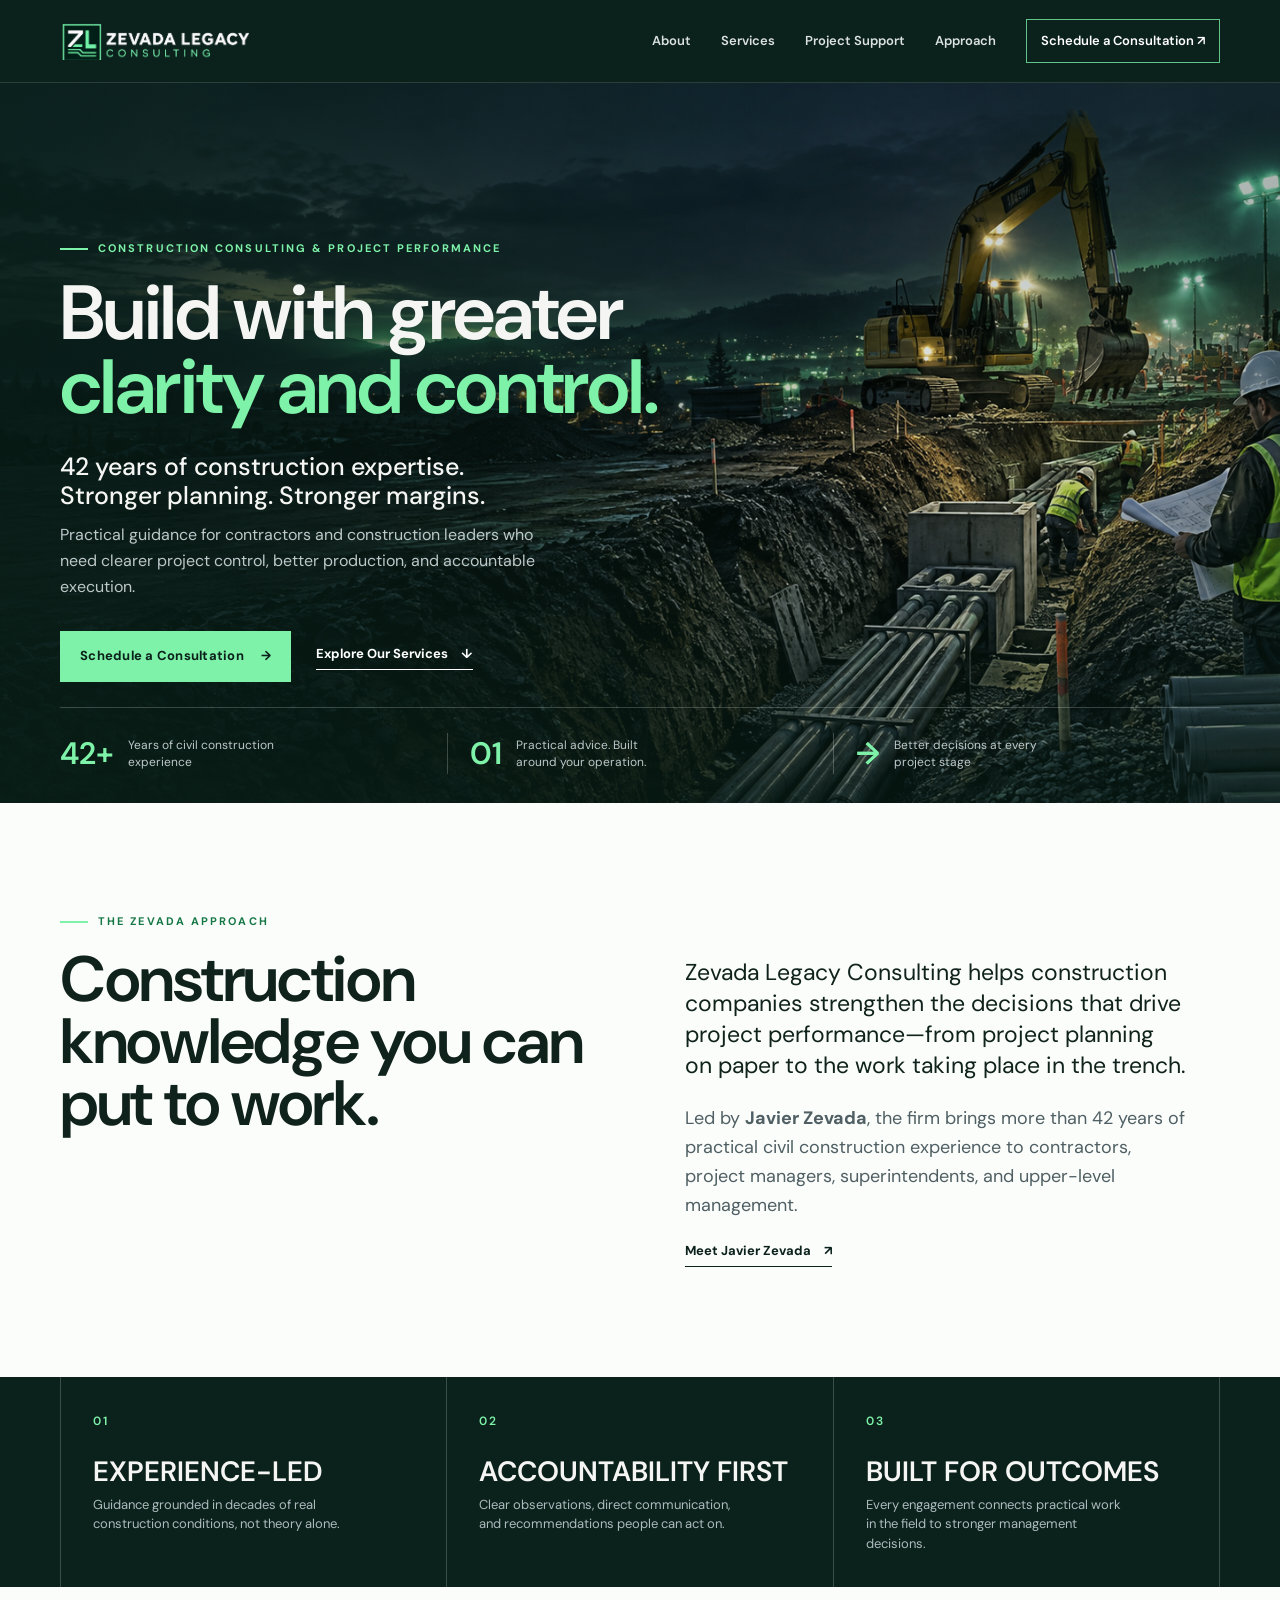
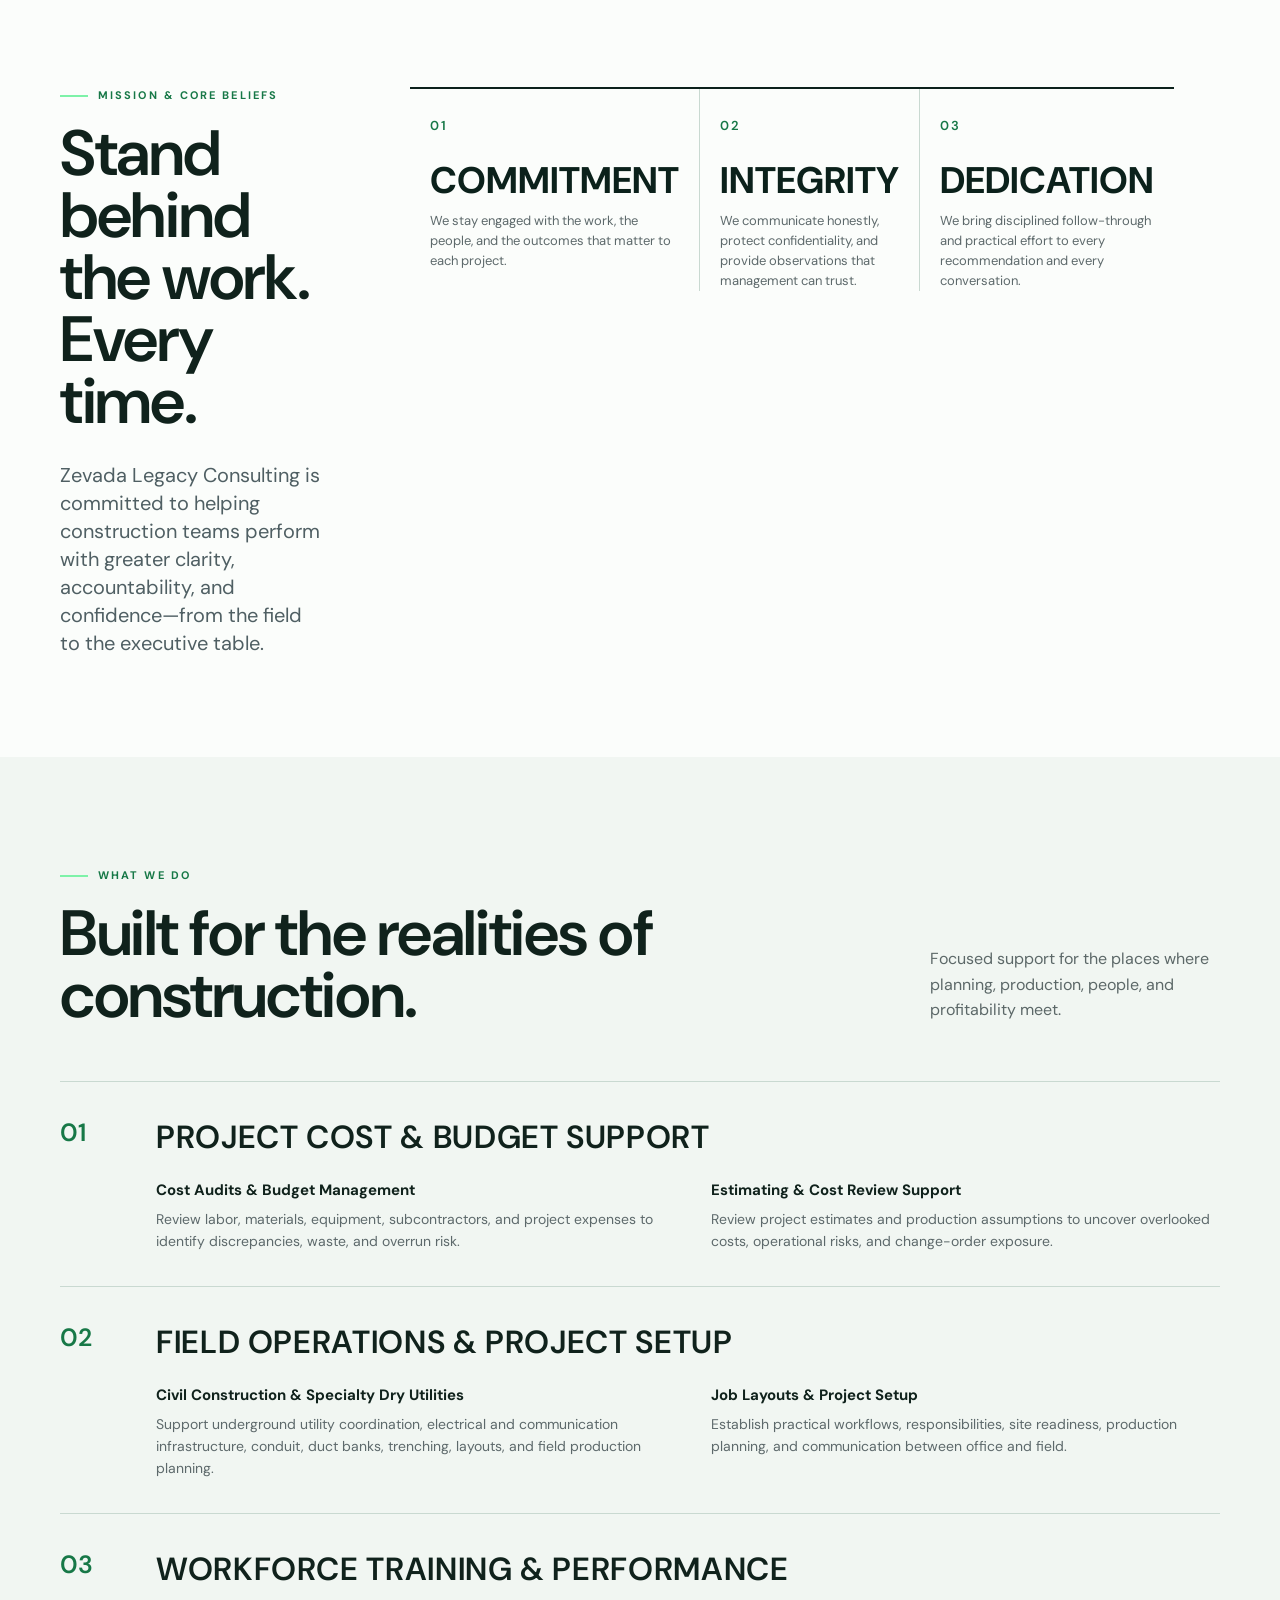
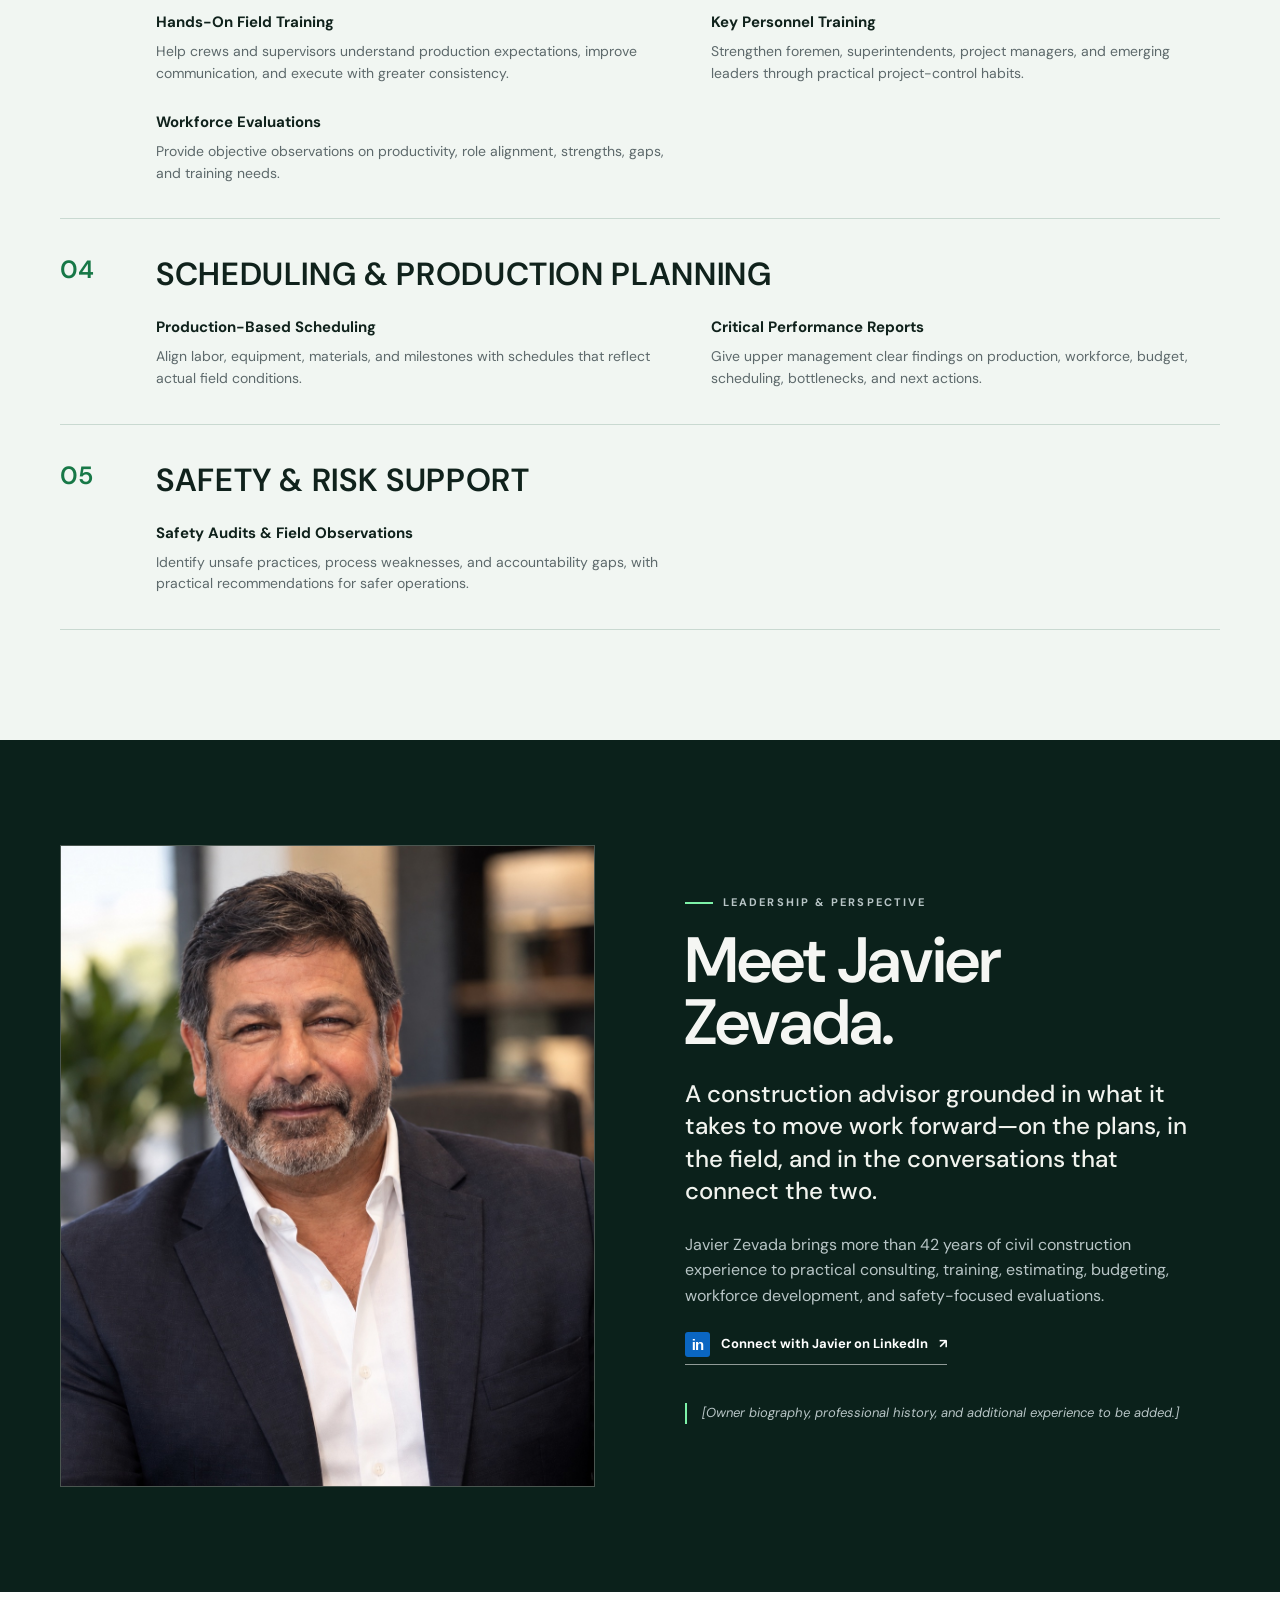
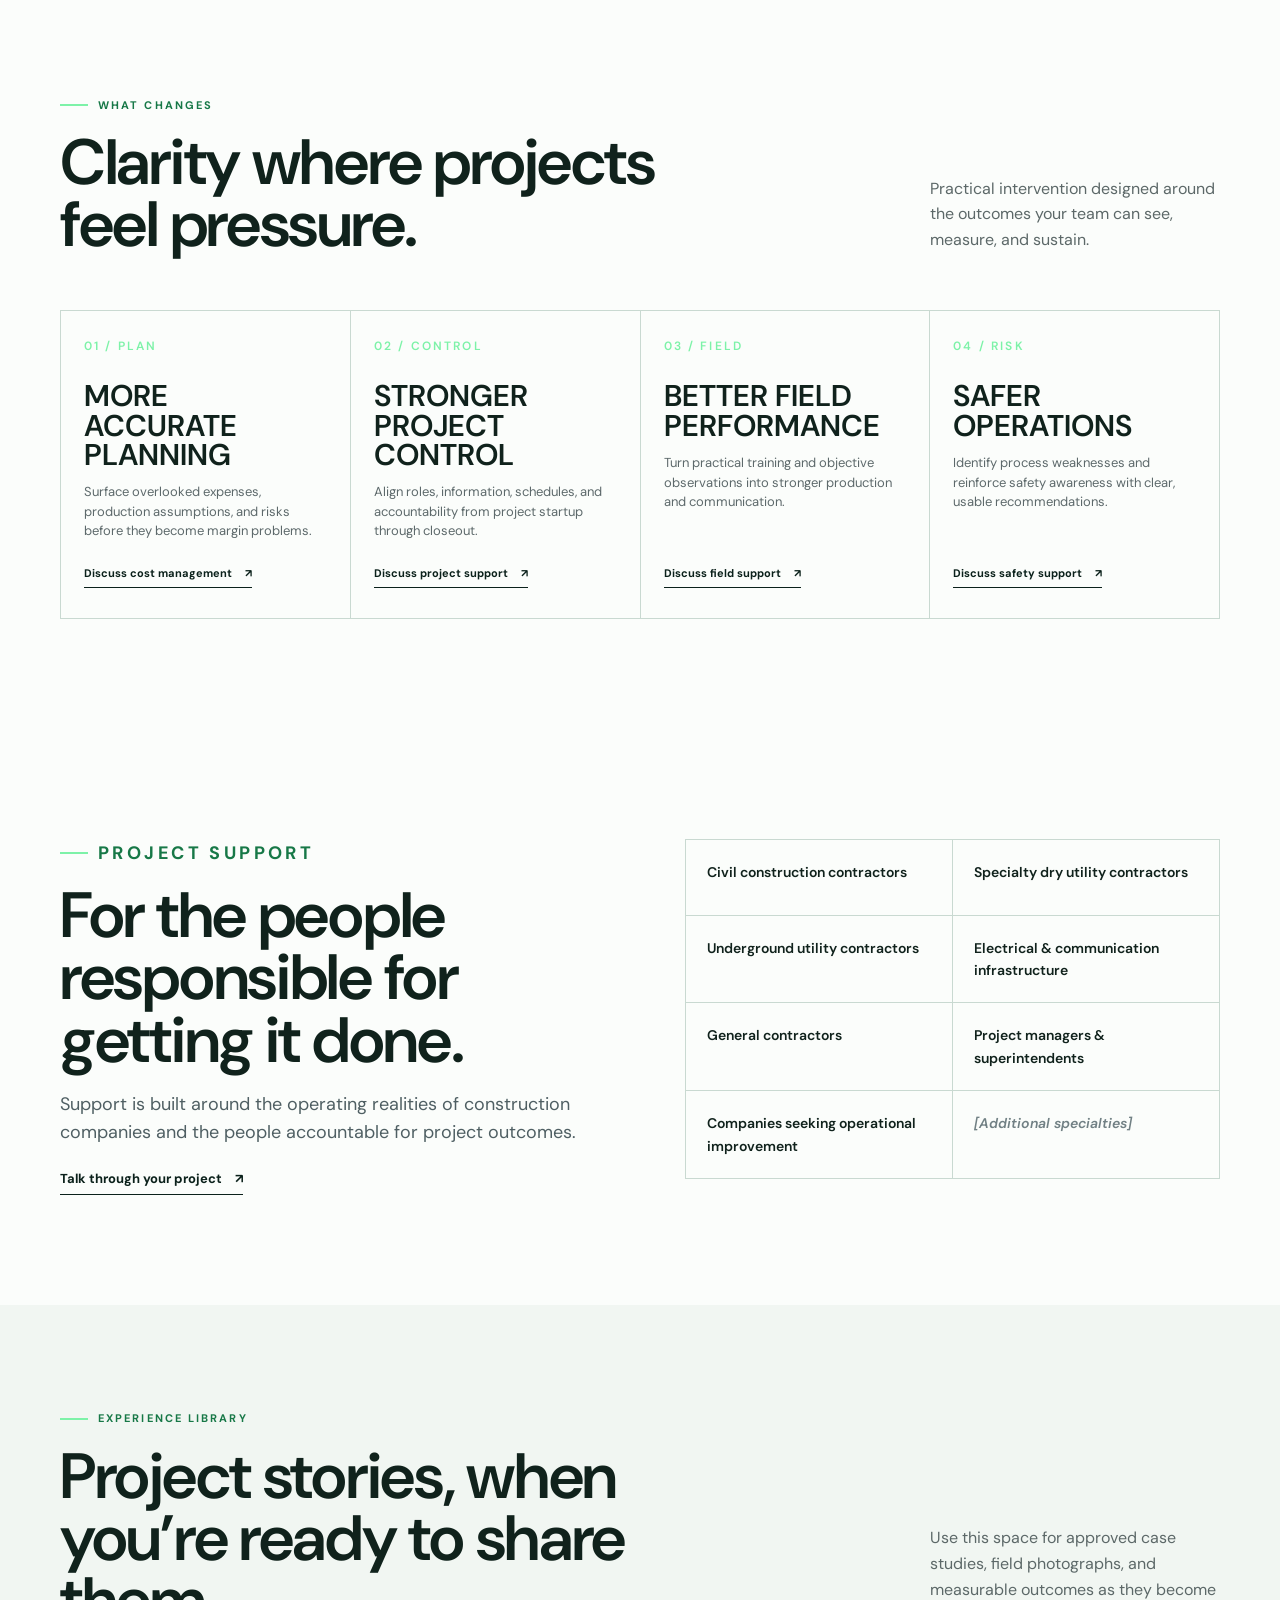
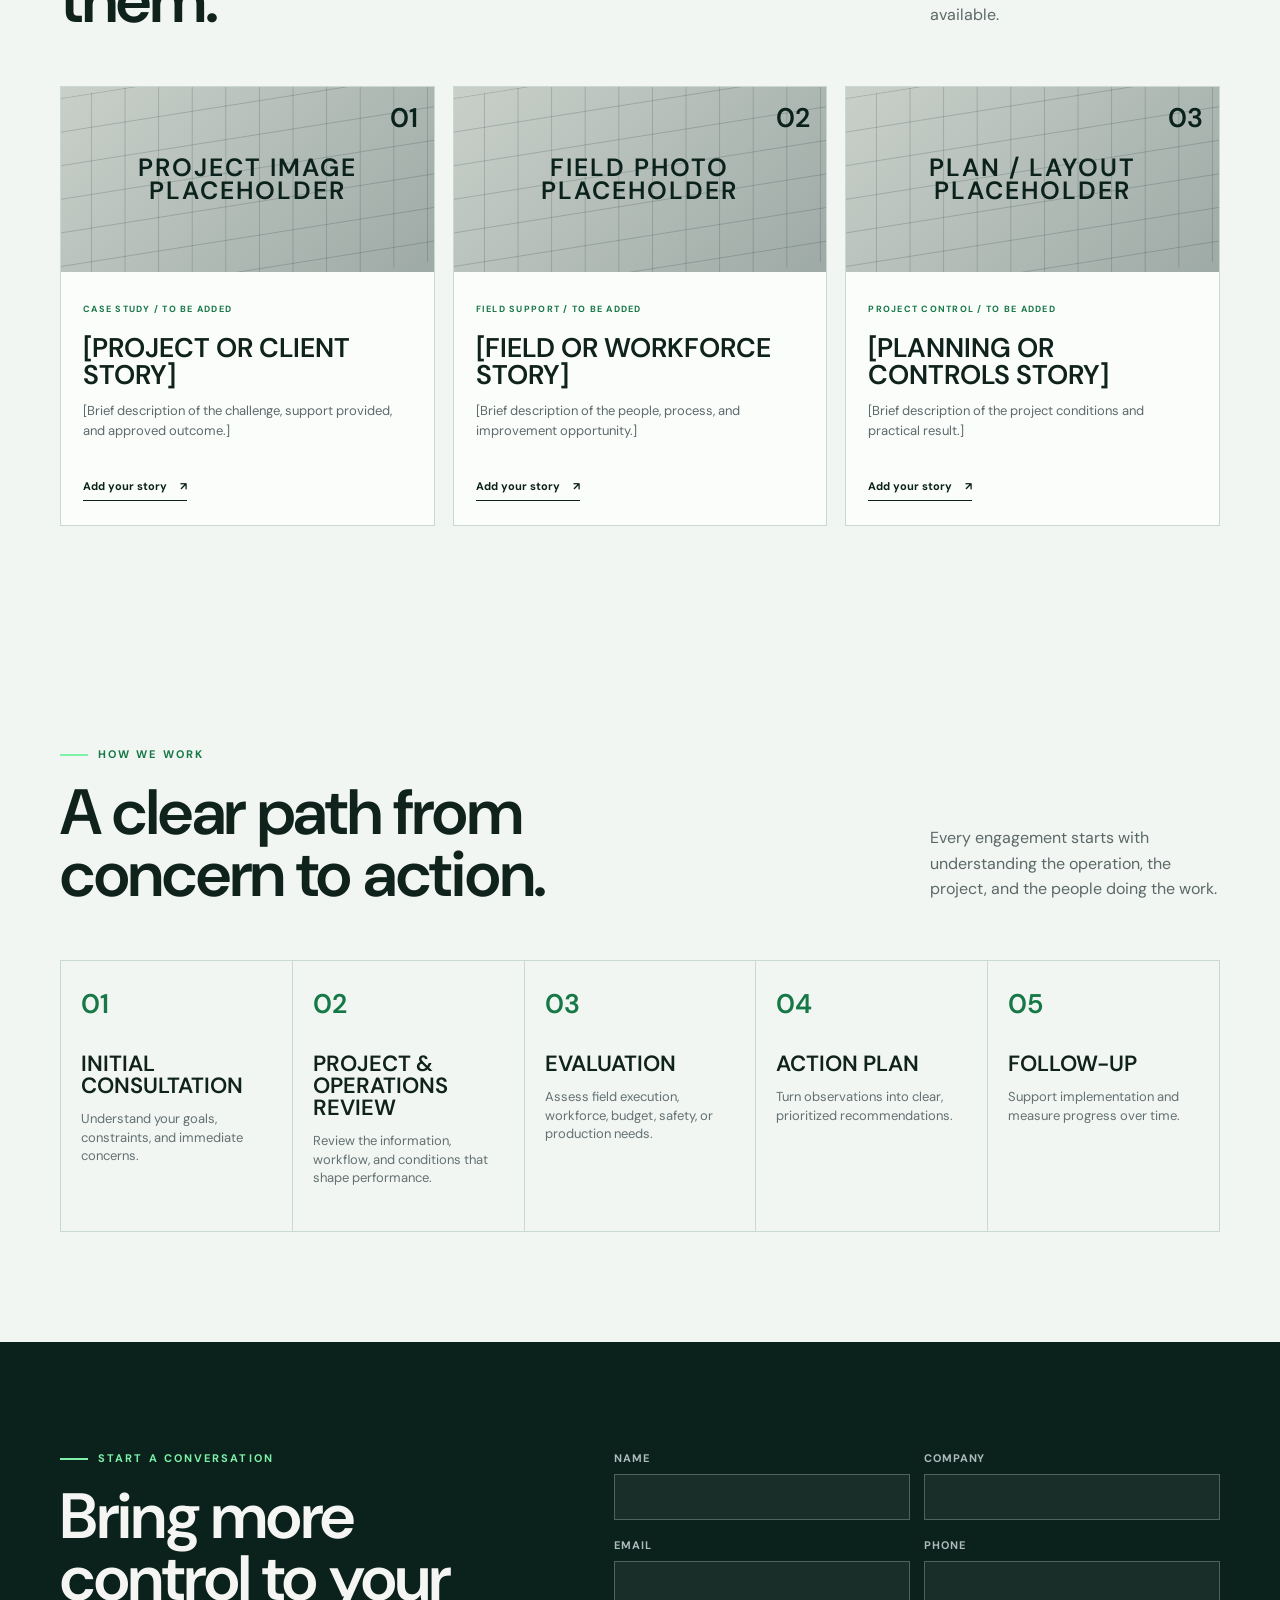
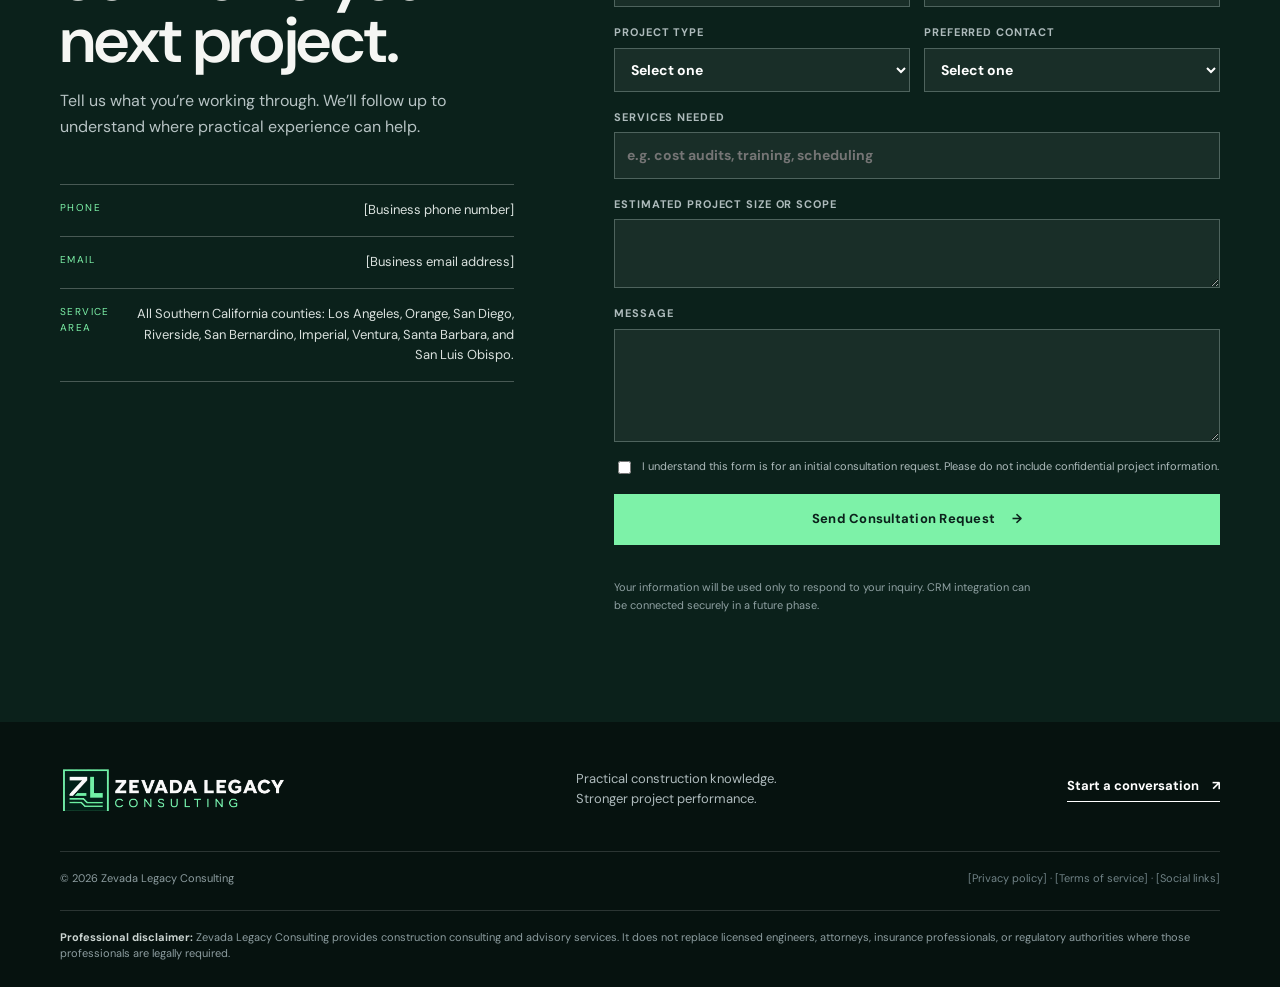
==== index.html @ e984f5e6 "Update Southern California service area" ====
<!doctype html>
<html lang="en">
<head>
  <meta charset="UTF-8" />
  <meta name="viewport" content="width=device-width, initial-scale=1.0" />
  <meta name="description" content="Zevada Legacy Consulting provides practical civil construction consulting across cost audits, field training, project setup, scheduling, workforce evaluations, performance reporting, and safety audits." />
  <meta name="author" content="Zevada Legacy Consulting" />
  <meta name="robots" content="index, follow, max-image-preview:large" />
  <meta name="theme-color" content="#0b211b" />
  <meta property="og:title" content="Zevada Legacy Consulting | Construction Consulting &amp; Project Performance" />
  <meta property="og:description" content="Practical construction knowledge that improves project performance from the field to the executive level." />
  <meta property="og:type" content="website" />
  <meta property="og:url" content="https://zlegacyconsulting.com/" />
  <meta property="og:site_name" content="Zevada Legacy Consulting" />
  <meta property="og:locale" content="en_US" />
  <meta property="og:image" content="https://zlegacyconsulting.com/assets/hero-civil-construction.png" />
  <meta property="og:image:alt" content="Civil construction crew installing underground utility conduit beside an excavator at dusk" />
  <meta name="twitter:card" content="summary_large_image" />
  <meta name="twitter:title" content="Zevada Legacy Consulting | Construction Consulting &amp; Project Performance" />
  <meta name="twitter:description" content="Practical construction knowledge that improves project performance from the field to the executive level." />
  <meta name="twitter:image" content="https://zlegacyconsulting.com/assets/hero-civil-construction.png" />
  <link rel="canonical" href="https://zlegacyconsulting.com/" />
  <title>Zevada Legacy Consulting | Construction Consulting &amp; Project Performance</title>
  <link rel="preconnect" href="https://fonts.googleapis.com" />
  <link rel="preconnect" href="https://fonts.gstatic.com" crossorigin />
  <link href="https://fonts.googleapis.com/css2?family=Barlow+Condensed:wght@500;600;700&family=DM+Sans:wght@400;500;600;700&display=swap" rel="stylesheet" />
  <link rel="icon" href="assets/brand-monogram.png" type="image/png" />
  <link rel="apple-touch-icon" href="assets/brand-monogram.png" />
  <link rel="stylesheet" href="styles.css" />
  <script type="application/ld+json">
  {
    "@context": "https://schema.org",
    "@type": "ProfessionalService",
    "name": "Zevada Legacy Consulting",
    "url": "https://zlegacyconsulting.com/",
    "logo": "https://zlegacyconsulting.com/assets/brand-wordmark.png",
    "image": "https://zlegacyconsulting.com/assets/hero-civil-construction.png",
    "description": "Practical civil construction consulting for stronger project performance.",
    "founder": {"@type": "Person", "name": "Javier Zevada"},
    "serviceType": ["Construction consulting", "Project performance consulting", "Safety audits"]
  }
  </script>
</head>
<body>
  <a class="skip-link" href="#main-content">Skip to content</a>
  <header class="site-header" id="top">
    <div class="container nav-wrap">
      <a class="brand" href="#top" aria-label="Zevada Legacy Consulting home">
        <img class="brand-wordmark" src="assets/brand-wordmark.png" alt="Zevada Legacy Consulting" />
      </a>
      <button class="menu-toggle" aria-expanded="false" aria-controls="site-nav"><span></span><span></span><span></span><b class="sr-only">Menu</b></button>
      <nav id="site-nav" aria-label="Primary navigation">
        <a href="#about">About</a>
        <a href="#services">Services</a>
        <a href="#industries">Project Support</a>
        <a href="#process">Approach</a>
        <a class="nav-cta" href="#contact">Schedule a Consultation <span aria-hidden="true">↗</span></a>
      </nav>
    </div>
  </header>

  <main id="main-content">
    <section class="hero section-dark">
      <div class="hero-background">
        <img src="assets/hero-civil-construction.png" alt="Civil construction crew installing underground utility conduit beside an excavator at dusk" />
      </div>
      <div class="container hero-layout">
        <div class="hero-copy">
          <p class="eyebrow"><span></span> Construction consulting &amp; project performance</p>
          <h1>Build with greater <em>clarity and control.</em></h1>
          <p class="hero-lede">42 years of construction expertise. Stronger planning. Stronger margins.</p>
          <p class="hero-body">Practical guidance for contractors and construction leaders who need clearer project control, better production, and accountable execution.</p>
          <div class="hero-actions"><a class="button button-accent" href="#contact">Schedule a Consultation <span aria-hidden="true">→</span></a><a class="text-link light" href="#services">Explore Our Services <span aria-hidden="true">↓</span></a></div>
        </div>
      </div>
      <div class="container experience-strip"><div><b>42+</b><span>Years of civil construction experience</span></div><div><b>01</b><span>Practical advice. Built around your operation.</span></div><div><b>→</b><span>Better decisions at every project stage</span></div></div>
    </section>

    <section class="intro section-light" id="about">
      <div class="container split-layout">
        <div><p class="eyebrow dark"><span></span> The Zevada approach</p><h2>Construction knowledge you can put to work.</h2></div>
        <div class="intro-copy"><p>Zevada Legacy Consulting helps construction companies strengthen the decisions that drive project performance—from project planning on paper to the work taking place in the trench.</p><p>Led by <strong>Javier Zevada</strong>, the firm brings more than 42 years of practical civil construction experience to contractors, project managers, superintendents, and upper-level management.</p><a class="text-link" href="#javier">Meet Javier Zevada <span aria-hidden="true">↗</span></a></div>
      </div>
    </section>

    <section class="principles section-dark" aria-label="Engagement principles">
      <div class="container principle-grid">
        <article><span class="principle-index">01</span><h3>Experience-led</h3><p>Guidance grounded in decades of real construction conditions, not theory alone.</p></article>
        <article><span class="principle-index">02</span><h3>Accountability first</h3><p>Clear observations, direct communication, and recommendations people can act on.</p></article>
        <article><span class="principle-index">03</span><h3>Built for outcomes</h3><p>Every engagement connects practical work in the field to stronger management decisions.</p></article>
      </div>
    </section>

    <section class="mission section-light" id="mission">
      <div class="container mission-layout">
        <div>
          <p class="eyebrow dark"><span></span> Mission &amp; core beliefs</p>
          <h2>Stand behind the work. Every time.</h2>
          <p class="mission-lede">Zevada Legacy Consulting is committed to helping construction teams perform with greater clarity, accountability, and confidence—from the field to the executive table.</p>
        </div>
        <div class="belief-grid">
          <article><span>01</span><h3>Commitment</h3><p>We stay engaged with the work, the people, and the outcomes that matter to each project.</p></article>
          <article><span>02</span><h3>Integrity</h3><p>We communicate honestly, protect confidentiality, and provide observations that management can trust.</p></article>
          <article><span>03</span><h3>Dedication</h3><p>We bring disciplined follow-through and practical effort to every recommendation and every conversation.</p></article>
        </div>
      </div>
    </section>

    <section class="services section-sand" id="services">
      <div class="container"><div class="section-heading"><div><p class="eyebrow dark"><span></span> What we do</p><h2>Built for the realities of construction.</h2></div><p>Focused support for the places where planning, production, people, and profitability meet.</p></div>
        <div class="service-groups">
          <article class="service-group"><div class="group-number">01</div><div><h3>Project cost &amp; budget support</h3><div class="service-list"><div><h4>Cost Audits &amp; Budget Management</h4><p>Review labor, materials, equipment, subcontractors, and project expenses to identify discrepancies, waste, and overrun risk.</p></div><div><h4>Estimating &amp; Cost Review Support</h4><p>Review project estimates and production assumptions to uncover overlooked costs, operational risks, and change-order exposure.</p></div></div></div></article>
          <article class="service-group"><div class="group-number">02</div><div><h3>Field operations &amp; project setup</h3><div class="service-list"><div><h4>Civil Construction &amp; Specialty Dry Utilities</h4><p>Support underground utility coordination, electrical and communication infrastructure, conduit, duct banks, trenching, layouts, and field production planning.</p></div><div><h4>Job Layouts &amp; Project Setup</h4><p>Establish practical workflows, responsibilities, site readiness, production planning, and communication between office and field.</p></div></div></div></article>
          <article class="service-group"><div class="group-number">03</div><div><h3>Workforce training &amp; performance</h3><div class="service-list"><div><h4>Hands-On Field Training</h4><p>Help crews and supervisors understand production expectations, improve communication, and execute with greater consistency.</p></div><div><h4>Key Personnel Training</h4><p>Strengthen foremen, superintendents, project managers, and emerging leaders through practical project-control habits.</p></div><div><h4>Workforce Evaluations</h4><p>Provide objective observations on productivity, role alignment, strengths, gaps, and training needs.</p></div></div></div></article>
          <article class="service-group"><div class="group-number">04</div><div><h3>Scheduling &amp; production planning</h3><div class="service-list"><div><h4>Production-Based Scheduling</h4><p>Align labor, equipment, materials, and milestones with schedules that reflect actual field conditions.</p></div><div><h4>Critical Performance Reports</h4><p>Give upper management clear findings on production, workforce, budget, scheduling, bottlenecks, and next actions.</p></div></div></div></article>
          <article class="service-group"><div class="group-number">05</div><div><h3>Safety &amp; risk support</h3><div class="service-list"><div><h4>Safety Audits &amp; Field Observations</h4><p>Identify unsafe practices, process weaknesses, and accountability gaps, with practical recommendations for safer operations.</p></div></div></div></article>
        </div>
      </div>
    </section>

    <section class="javier section-dark" id="javier"><div class="container split-layout"><div class="portrait-placeholder"><img class="portrait-photo" src="assets/javier-zevada.jpg" alt="Javier Zevada, founder of Zevada Legacy Consulting" /></div><div><p class="eyebrow"><span></span> Leadership &amp; perspective</p><h2>Meet Javier Zevada.</h2><p class="large-copy">A construction advisor grounded in what it takes to move work forward—on the plans, in the field, and in the conversations that connect the two.</p><p>Javier Zevada brings more than 42 years of civil construction experience to practical consulting, training, estimating, budgeting, workforce development, and safety-focused evaluations.</p><a class="social-link" href="https://www.linkedin.com/in/javier-a-zevada-a259bb336/" target="_blank" rel="noopener noreferrer" aria-label="View Javier Zevada on LinkedIn"><span class="linkedin-icon" aria-hidden="true">in</span><span>Connect with Javier on LinkedIn</span><span aria-hidden="true">↗</span></a><p class="placeholder-note">[Owner biography, professional history, and additional experience to be added.]</p></div></div></section>

    <section class="outcomes section-light"><div class="container"><div class="section-heading"><div><p class="eyebrow dark"><span></span> What changes</p><h2>Clarity where projects feel pressure.</h2></div><p>Practical intervention designed around the outcomes your team can see, measure, and sustain.</p></div><div class="outcome-grid"><article><span>01 / PLAN</span><h3>More accurate planning</h3><p>Surface overlooked expenses, production assumptions, and risks before they become margin problems.</p><a class="text-link" href="#contact">Discuss cost management <span aria-hidden="true">↗</span></a></article><article><span>02 / CONTROL</span><h3>Stronger project control</h3><p>Align roles, information, schedules, and accountability from project startup through closeout.</p><a class="text-link" href="#contact">Discuss project support <span aria-hidden="true">↗</span></a></article><article><span>03 / FIELD</span><h3>Better field performance</h3><p>Turn practical training and objective observations into stronger production and communication.</p><a class="text-link" href="#contact">Discuss field support <span aria-hidden="true">↗</span></a></article><article><span>04 / RISK</span><h3>Safer operations</h3><p>Identify process weaknesses and reinforce safety awareness with clear, usable recommendations.</p><a class="text-link" href="#contact">Discuss safety support <span aria-hidden="true">↗</span></a></article></div></div></section>

    <section class="industries section-light" id="industries"><div class="container split-layout"><div><p class="eyebrow dark"><span></span> Project support</p><h2>For the people responsible for getting it done.</h2><p>Support is built around the operating realities of construction companies and the people accountable for project outcomes.</p><a class="text-link" href="#contact">Talk through your project <span aria-hidden="true">↗</span></a></div><div class="support-grid"><span>Civil construction contractors</span><span>Specialty dry utility contractors</span><span>Underground utility contractors</span><span>Electrical &amp; communication infrastructure</span><span>General contractors</span><span>Project managers &amp; superintendents</span><span>Companies seeking operational improvement</span><span class="placeholder-chip">[Additional specialties]</span></div></div></section>

    <section class="experience section-sand"><div class="container"><div class="section-heading"><div><p class="eyebrow dark"><span></span> Experience library</p><h2>Project stories, when you’re ready to share them.</h2></div><p>Use this space for approved case studies, field photographs, and measurable outcomes as they become available.</p></div><div class="story-grid"><article class="story-card"><div class="story-image"><span>PROJECT IMAGE<br />PLACEHOLDER</span><b>01</b></div><div class="story-copy"><small>CASE STUDY / TO BE ADDED</small><h3>[Project or client story]</h3><p>[Brief description of the challenge, support provided, and approved outcome.]</p><a href="#contact" class="text-link">Add your story <span aria-hidden="true">↗</span></a></div></article><article class="story-card"><div class="story-image"><span>FIELD PHOTO<br />PLACEHOLDER</span><b>02</b></div><div class="story-copy"><small>FIELD SUPPORT / TO BE ADDED</small><h3>[Field or workforce story]</h3><p>[Brief description of the people, process, and improvement opportunity.]</p><a href="#contact" class="text-link">Add your story <span aria-hidden="true">↗</span></a></div></article><article class="story-card"><div class="story-image"><span>PLAN / LAYOUT<br />PLACEHOLDER</span><b>03</b></div><div class="story-copy"><small>PROJECT CONTROL / TO BE ADDED</small><h3>[Planning or controls story]</h3><p>[Brief description of the project conditions and practical result.]</p><a href="#contact" class="text-link">Add your story <span aria-hidden="true">↗</span></a></div></article></div></div></section>

    <section class="process section-sand" id="process"><div class="container"><div class="section-heading"><div><p class="eyebrow dark"><span></span> How we work</p><h2>A clear path from concern to action.</h2></div><p>Every engagement starts with understanding the operation, the project, and the people doing the work.</p></div><ol class="process-grid"><li><span>01</span><h3>Initial consultation</h3><p>Understand your goals, constraints, and immediate concerns.</p></li><li><span>02</span><h3>Project &amp; operations review</h3><p>Review the information, workflow, and conditions that shape performance.</p></li><li><span>03</span><h3>Evaluation</h3><p>Assess field execution, workforce, budget, safety, or production needs.</p></li><li><span>04</span><h3>Action plan</h3><p>Turn observations into clear, prioritized recommendations.</p></li><li><span>05</span><h3>Follow-up</h3><p>Support implementation and measure progress over time.</p></li></ol></div></section>

    <section class="contact section-dark" id="contact"><div class="container contact-layout"><div><p class="eyebrow"><span></span> Start a conversation</p><h2>Bring more control to your next project.</h2><p>Tell us what you’re working through. We’ll follow up to understand where practical experience can help.</p><div class="contact-details"><div><small>PHONE</small><span>[Business phone number]</span></div><div><small>EMAIL</small><span>[Business email address]</span></div><div><small>SERVICE AREA</small><span>All Southern California counties: Los Angeles, Orange, San Diego, Riverside, San Bernardino, Imperial, Ventura, Santa Barbara, and San Luis Obispo.</span></div></div></div><form id="contact-form"><div class="form-row"><label>Name<input required name="name" type="text" autocomplete="name" /></label><label>Company<input name="company" type="text" autocomplete="organization" /></label></div><div class="form-row"><label>Email<input required name="email" type="email" autocomplete="email" /></label><label>Phone<input name="phone" type="tel" autocomplete="tel" /></label></div><div class="form-row"><label>Project type<select name="project-type"><option value="">Select one</option><option>Civil construction</option><option>Dry utility / infrastructure</option><option>General contracting</option><option>Other</option></select></label><label>Preferred contact<select name="preferred-contact"><option value="">Select one</option><option>Phone</option><option>Email</option></select></label></div><label>Services needed<input name="services" type="text" placeholder="e.g. cost audits, training, scheduling" /></label><label>Estimated project size or scope<textarea name="scope" rows="2"></textarea></label><label>Message<textarea required name="message" rows="4"></textarea></label><label class="consent"><input required type="checkbox" name="privacy" /> <span>I understand this form is for an initial consultation request. Please do not include confidential project information.</span></label><button class="button button-accent" type="submit">Send Consultation Request <span aria-hidden="true">→</span></button><p class="form-status" role="status" aria-live="polite"></p><p class="form-note">Your information will be used only to respond to your inquiry. CRM integration can be connected securely in a future phase.</p></form></div></section>
  </main>

  <footer class="site-footer"><div class="container footer-top"><a class="brand" href="#top"><img class="brand-wordmark" src="assets/brand-wordmark.png" alt="Zevada Legacy Consulting" /></a><p>Practical construction knowledge.<br />Stronger project performance.</p><a class="text-link light" href="#contact">Start a conversation <span aria-hidden="true">↗</span></a></div><div class="container footer-bottom"><span>© 2026 Zevada Legacy Consulting</span><span>[Privacy policy] · [Terms of service] · [Social links]</span></div><div class="container disclaimer"><strong>Professional disclaimer:</strong> Zevada Legacy Consulting provides construction consulting and advisory services. It does not replace licensed engineers, attorneys, insurance professionals, or regulatory authorities where those professionals are legally required.</div></footer>
  <script src="config.js"></script>
  <script src="script.js"></script>
</body>
</html>
---- styles.css ----
:root{--navy:#10232f;--navy-deep:#0b1921;--ink:#1d2a2f;--muted:#65747a;--line:#ccd0c9;--sand:#e9e7df;--paper:#f6f6f2;--orange:#e39a42;--orange-dark:#b86e23;--white:#fff;--display:'Barlow Condensed',Impact,sans-serif;--body:'DM Sans',Arial,sans-serif}*{box-sizing:border-box}html{scroll-behavior:smooth}body{margin:0;color:var(--ink);background:var(--paper);font-family:var(--body);font-size:16px;line-height:1.6}a{color:inherit;text-decoration:none}button,input,select,textarea{font:inherit}.container{width:min(1160px,calc(100% - 48px));margin:0 auto}.sr-only{position:absolute;width:1px;height:1px;padding:0;margin:-1px;overflow:hidden;clip:rect(0,0,0,0);white-space:nowrap;border:0}.skip-link{position:absolute;top:-50px;left:20px;padding:10px 15px;background:var(--orange);z-index:10}.skip-link:focus{top:10px}.site-header{background:var(--navy);color:#fff;position:sticky;top:0;z-index:5;border-bottom:1px solid rgba(255,255,255,.13)}.nav-wrap{min-height:82px;display:flex;align-items:center;justify-content:space-between}.brand{display:flex;align-items:center;gap:11px;line-height:1;color:#fff}.brand-mark{display:grid;place-items:center;width:40px;height:40px;border:1px solid var(--orange);color:var(--orange);font:600 18px var(--display);letter-spacing:.06em}.brand strong,.brand small{display:block}.brand strong{font-size:13px;letter-spacing:.14em}.brand small{margin-top:5px;font-size:9px;letter-spacing:.3em;color:#aebbc0}nav{display:flex;align-items:center;gap:30px;font-size:13px;font-weight:600}nav a{color:#dbe1e1}nav a:hover,nav a:focus{color:var(--orange)}.nav-cta{border:1px solid rgba(227,154,66,.7);padding:11px 14px;color:#fff}.menu-toggle{display:none;background:none;border:0;color:#fff}.section-dark{background:var(--navy);color:#f5f6f3}.hero{position:relative;overflow:hidden;padding-top:94px}.hero-grid{position:absolute;inset:0;opacity:.16;background-image:linear-gradient(rgba(191,211,210,.3) 1px,transparent 1px),linear-gradient(90deg,rgba(191,211,210,.3) 1px,transparent 1px);background-size:68px 68px;mask-image:linear-gradient(90deg,#000,transparent 80%)}.hero-layout{position:relative;display:grid;grid-template-columns:1fr .8fr;gap:70px;align-items:center;min-height:500px}.eyebrow{font-size:11px;letter-spacing:.19em;text-transform:uppercase;color:var(--orange);font-weight:700;display:flex;align-items:center;gap:10px;margin:0 0 18px}.eyebrow span{display:inline-block;width:28px;height:2px;background:var(--orange)}.eyebrow.dark{color:var(--orange-dark)}.hero h1,h2{font:600 clamp(46px,6vw,84px)/.97 var(--display);letter-spacing:-.02em;margin:0;max-width:650px}.hero h1 em{font-style:normal;color:var(--orange)}.hero-lede{font:500 25px/1.15 var(--display);max-width:450px;margin:28px 0 12px}.hero-body{color:#bdc8c9;max-width:500px;margin:0}.hero-actions{display:flex;align-items:center;gap:25px;margin-top:32px}.button{display:inline-flex;align-items:center;justify-content:center;gap:17px;border:0;cursor:pointer;padding:15px 20px;font-weight:700;font-size:13px;letter-spacing:.02em}.button-accent{background:var(--orange);color:var(--navy)}.button-accent:hover{background:#f0ad54}.text-link{display:inline-flex;gap:13px;align-items:center;font-weight:700;font-size:13px;border-bottom:1px solid currentColor;padding-bottom:4px;color:var(--navy)}.text-link.light{color:#fff}.hero-visual{height:390px;position:relative;border-left:1px solid rgba(225,237,230,.45);border-bottom:1px solid rgba(225,237,230,.45);background:radial-gradient(circle at 50% 52%,rgba(227,154,66,.22),transparent 15%),linear-gradient(140deg,transparent 49%,rgba(206,219,213,.16) 50%,transparent 51%)}.visual-label{position:absolute;left:22px;top:20px;font:12px var(--display);letter-spacing:.2em;color:#b9c5c6}.utility-line{position:absolute;height:1px;background:var(--orange);transform-origin:left center;opacity:.9}.line-a{width:73%;left:10%;top:45%;transform:rotate(-18deg)}.line-b{width:65%;left:30%;top:26%;transform:rotate(63deg);background:#aac7c1}.line-c{width:52%;left:23%;top:68%;transform:rotate(-58deg);background:#aac7c1}.node{position:absolute;border:1px solid var(--orange);background:var(--navy);width:66px;height:66px;border-radius:50%;display:grid;place-items:center;font:600 21px var(--display);color:var(--orange)}.node span{font:9px var(--body);letter-spacing:.14em;color:#fff;position:absolute;top:69px}.node-one{left:13%;top:37%}.node-two{right:18%;top:17%}.node-three{right:28%;bottom:15%}.visual-caption{position:absolute;bottom:22px;left:22px;display:grid;gap:2px;font-size:11px;color:#aebbbd}.visual-caption strong{font-size:10px;letter-spacing:.15em;color:var(--orange)}.experience-strip{position:relative;border-top:1px solid rgba(255,255,255,.2);display:grid;grid-template-columns:repeat(3,1fr);margin-top:25px;padding:25px 0 29px}.experience-strip div{display:flex;align-items:center;gap:14px;padding-left:22px;border-left:1px solid rgba(255,255,255,.22)}.experience-strip div:first-child{padding-left:0;border:0}.experience-strip b{color:var(--orange);font:600 31px var(--display)}.experience-strip span{font-size:12px;line-height:1.35;color:#bdc8c9;max-width:150px}.section-light,.section-sand{padding:110px 0}.section-light{background:var(--paper)}.section-sand{background:var(--sand)}.split-layout{display:grid;grid-template-columns:1fr 1fr;gap:90px;align-items:start}.intro h2,.industries h2{font-size:clamp(43px,5vw,69px)}.intro-copy{padding-top:44px;max-width:500px}.intro-copy p,.industries p{font-size:18px;color:#4f5f63}.intro-copy p:first-child{font-size:23px;line-height:1.35;color:var(--ink);margin-top:0}.section-heading{display:flex;justify-content:space-between;gap:60px;align-items:end;margin-bottom:54px}.section-heading h2{font-size:clamp(44px,5vw,68px)}.section-heading>p{max-width:290px;margin:0 0 4px;color:#5c6868}.service-groups{border-top:1px solid var(--line)}.service-group{display:grid;grid-template-columns:70px 1fr;gap:26px;padding:34px 0;border-bottom:1px solid var(--line)}.group-number{color:var(--orange-dark);font:600 25px var(--display)}.service-group h3{font:600 32px var(--display);text-transform:uppercase;letter-spacing:.02em;margin:0 0 20px}.service-list{display:grid;grid-template-columns:repeat(2,1fr);gap:25px 45px}.service-list h4{font-size:15px;margin:0 0 7px}.service-list p{font-size:14px;line-height:1.55;color:#5d696b;margin:0}.javier{padding:105px 0}.javier .split-layout{align-items:center}.javier h2{font-size:clamp(48px,5vw,72px)}.javier p{color:#b8c5c6;max-width:510px}.javier .large-copy{font:500 24px/1.35 var(--display);color:#f1f3ee}.portrait-placeholder{height:410px;display:flex;flex-direction:column;align-items:center;justify-content:center;border:1px solid rgba(230,241,233,.3);background:repeating-linear-gradient(135deg,transparent,transparent 30px,rgba(230,241,233,.06) 31px,transparent 32px);color:#abbabc}.portrait-placeholder span{font:600 40px/.9 var(--display);letter-spacing:.1em;color:var(--orange);text-align:center}.portrait-placeholder small{font-size:11px;margin-top:26px}.placeholder-note{border-left:2px solid var(--orange);padding-left:15px;font-size:13px;font-style:italic}.support-grid{display:grid;grid-template-columns:repeat(2,1fr);border-top:1px solid var(--line);border-left:1px solid var(--line)}.support-grid span{min-height:76px;padding:21px;border-right:1px solid var(--line);border-bottom:1px solid var(--line);font-weight:600;font-size:14px}.support-grid .placeholder-chip{color:#718084;font-style:italic}.process-grid{list-style:none;padding:0;margin:0;display:grid;grid-template-columns:repeat(5,1fr);border-top:1px solid var(--line);border-left:1px solid var(--line)}.process-grid li{padding:25px 20px 30px;border-right:1px solid var(--line);border-bottom:1px solid var(--line)}.process-grid span{color:var(--orange-dark);font:600 27px var(--display)}.process-grid h3{font:600 22px/1 var(--display);text-transform:uppercase;margin:32px 0 10px}.process-grid p{font-size:13px;color:#647072;line-height:1.45}.contact{padding:108px 0}.contact-layout{display:grid;grid-template-columns:.75fr 1fr;gap:100px}.contact h2{font-size:clamp(48px,5vw,72px)}.contact>div p:not(.eyebrow){color:#b7c3c4;max-width:420px}.contact-details{border-top:1px solid rgba(255,255,255,.25);margin-top:45px}.contact-details div{padding:15px 0;border-bottom:1px solid rgba(255,255,255,.25);display:flex;justify-content:space-between;gap:15px}.contact-details small{font-size:10px;letter-spacing:.14em;color:var(--orange)}.contact-details span{font-size:13px;color:#dae1de;text-align:right}form{display:grid;gap:17px}label{display:grid;gap:6px;font-size:11px;letter-spacing:.08em;text-transform:uppercase;color:#aebbbc;font-weight:700}.form-row{display:grid;grid-template-columns:1fr 1fr;gap:14px}input,select,textarea{width:100%;border:1px solid rgba(203,221,215,.3);background:rgba(255,255,255,.06);color:#fff;padding:11px 12px;font-size:14px;outline:none;text-transform:none;letter-spacing:0;resize:vertical}select option{color:var(--ink)}input:focus,select:focus,textarea:focus{border-color:var(--orange);box-shadow:0 0 0 2px rgba(227,154,66,.15)}.consent{display:flex;grid-template-columns:none;align-items:flex-start;gap:8px;text-transform:none;letter-spacing:0;font-size:11px;line-height:1.35;font-weight:400}.consent input{width:auto;margin-top:2px}.form-note{font-size:11px!important;color:#8fa0a2!important;margin:0}.form-status{font-size:13px!important;color:var(--orange)!important;margin:0}.site-footer{background:var(--navy-deep);color:#fff;padding:45px 0 25px}.footer-top{display:flex;align-items:center;justify-content:space-between;gap:30px;padding-bottom:40px}.footer-top p{font-size:13px;color:#aebabc;margin:0}.footer-bottom,.disclaimer{border-top:1px solid rgba(255,255,255,.15);padding-top:18px;color:#8d9da0;font-size:11px;display:flex;justify-content:space-between;gap:20px}.disclaimer{display:block;line-height:1.5;margin-top:22px;padding-top:18px}.disclaimer strong{color:#cbd4d1}.footer-bottom span:last-child{color:#708286}
@media(max-width:850px){.container{width:min(100% - 34px,650px)}.menu-toggle{display:grid;gap:4px;padding:8px}.menu-toggle span{width:23px;height:2px;background:#fff}nav{display:none;position:absolute;top:82px;left:0;right:0;padding:18px 25px 25px;background:var(--navy);flex-direction:column;align-items:stretch;gap:0;border-top:1px solid rgba(255,255,255,.15)}nav.is-open{display:flex}nav a{padding:12px 0}.nav-cta{text-align:center;margin-top:10px}.hero{padding-top:65px}.hero-layout,.split-layout,.contact-layout{grid-template-columns:1fr;gap:45px}.hero-layout{min-height:auto}.hero h1{font-size:64px}.hero-visual{height:300px}.experience-strip{grid-template-columns:1fr;gap:15px}.experience-strip div,.experience-strip div:first-child{padding:11px 0;border-left:0;border-top:1px solid rgba(255,255,255,.22)}.experience-strip div:first-child{border-top:0}.section-light,.section-sand,.javier,.contact{padding:75px 0}.intro-copy{padding-top:0}.section-heading{display:block;margin-bottom:40px}.section-heading>p{margin-top:25px}.service-list{grid-template-columns:1fr;gap:20px}.process-grid{grid-template-columns:1fr}.process-grid h3{margin-top:18px}.footer-top{align-items:start;flex-direction:column}.footer-bottom{flex-direction:column;gap:4px}.contact-layout{gap:55px}}
@media(max-width:520px){.hero h1{font-size:52px}.hero-lede{font-size:22px}.hero-actions{align-items:flex-start;flex-direction:column;gap:18px}.hero-visual{height:270px}.service-group{grid-template-columns:45px 1fr;gap:8px}.service-group h3{font-size:27px}.support-grid{grid-template-columns:1fr}.form-row{grid-template-columns:1fr}.contact-details div{display:grid;gap:4px}.contact-details span{text-align:left}.brand strong{font-size:11px}}

/* Editorial consulting components inspired by the reference sites. */
.principles{padding:0}.principle-grid{display:grid;grid-template-columns:repeat(3,1fr);border-left:1px solid rgba(255,255,255,.2)}.principle-grid article{padding:30px 32px 34px;border-right:1px solid rgba(255,255,255,.2)}.principle-index,.outcome-grid article>span{font:600 12px var(--display);letter-spacing:.18em;color:var(--orange)}.principle-grid h3{font:600 28px var(--display);text-transform:uppercase;margin:20px 0 5px}.principle-grid p{font-size:13px;color:#aebbbe;max-width:260px;margin:0;line-height:1.5}.outcomes{padding-top:105px}.outcome-grid{display:grid;grid-template-columns:repeat(4,1fr);border-top:1px solid var(--line);border-left:1px solid var(--line)}.outcome-grid article{padding:27px 23px 30px;border-right:1px solid var(--line);border-bottom:1px solid var(--line);display:flex;flex-direction:column;align-items:flex-start}.outcome-grid h3{font:600 30px/.98 var(--display);text-transform:uppercase;margin:27px 0 13px}.outcome-grid p{font-size:13px;line-height:1.5;color:#5d696b;margin:0 0 24px}.outcome-grid .text-link{font-size:11px;margin-top:auto}.experience{padding-top:105px}.story-grid{display:grid;grid-template-columns:repeat(3,1fr);gap:18px}.story-card{background:var(--paper);border:1px solid var(--line)}.story-image{height:185px;background:linear-gradient(135deg,#c9d0ca,#9eaaa6);display:flex;align-items:center;justify-content:center;position:relative;overflow:hidden}.story-image:before{content:"";position:absolute;inset:0;background-image:linear-gradient(rgba(16,35,47,.18) 1px,transparent 1px),linear-gradient(90deg,rgba(16,35,47,.18) 1px,transparent 1px);background-size:28px 28px;transform:skewY(-9deg) scale(1.2)}.story-image span{position:relative;text-align:center;font:600 25px/.95 var(--display);letter-spacing:.08em;color:var(--navy);z-index:1}.story-image b{position:absolute;right:16px;top:13px;color:var(--navy);font:600 27px var(--display)}.story-copy{padding:22px 22px 24px}.story-copy small{font-size:9px;letter-spacing:.14em;color:var(--orange-dark);font-weight:700}.story-copy h3{font:600 27px/1 var(--display);margin:15px 0 10px;text-transform:uppercase}.story-copy p{font-size:13px;color:#5d696b;line-height:1.5;min-height:58px}.story-copy .text-link{font-size:11px}
@media(max-width:850px){.principle-grid,.outcome-grid,.story-grid{grid-template-columns:1fr}.principle-grid article{border-bottom:1px solid rgba(255,255,255,.2)}.outcome-grid article{min-height:250px}.story-image{height:220px}}

/* Brand tokens from the design requirements. The latest owner-approved content decisions remain authoritative. */
:root{--navy:#0b211b;--navy-deep:#06120f;--ink:#10221c;--line:#c9d9d1;--sand:#f1f6f2;--paper:#fbfdfb;--orange:#7df2a8;--orange-dark:#177847;--display:'DM Sans',Arial,Helvetica,sans-serif}
@media(prefers-reduced-motion:reduce){html{scroll-behavior:auto}*,*::before,*::after{animation-duration:.01ms!important;animation-iteration-count:1!important;transition-duration:.01ms!important}}
.mission{padding-top:100px;padding-bottom:100px}.mission-layout{display:grid;grid-template-columns:.85fr 1.15fr;gap:90px;align-items:start}.mission h2{font-size:clamp(44px,5vw,68px)}.mission-lede{font-size:20px;line-height:1.4;color:#4f5f63;max-width:480px;margin:28px 0 0}.belief-grid{display:grid;grid-template-columns:repeat(3,1fr);border-top:2px solid var(--navy)}.belief-grid article{padding:23px 20px 0;border-right:1px solid var(--line)}.belief-grid article:last-child{border-right:0}.belief-grid span{font:600 13px var(--display);letter-spacing:.15em;color:var(--orange-dark)}.belief-grid h3{font:700 clamp(24px,3vw,37px)/1 var(--display);margin:24px 0 12px;text-transform:uppercase;color:var(--navy)}.belief-grid p{font-size:13px;line-height:1.55;color:#5d696b;margin:0}
@media(max-width:850px){.mission-layout{grid-template-columns:1fr;gap:45px}.mission{padding-top:75px;padding-bottom:75px}}
@media(max-width:520px){.belief-grid{grid-template-columns:1fr}.belief-grid article{border-right:0;border-bottom:1px solid var(--line);padding:21px 0}.belief-grid article:last-child{border-bottom:0}}
.hero-visual{height:390px;overflow:hidden;border:1px solid rgba(125,242,168,.4);background:#092018;isolation:isolate}.hero-visual::after{content:"";position:absolute;inset:0;background:linear-gradient(90deg,rgba(9,32,24,.2),transparent 58%),linear-gradient(0deg,rgba(9,32,24,.4),transparent 48%);z-index:1;pointer-events:none}.hero-visual img{display:block;width:100%;height:100%;object-fit:cover;object-position:center;filter:saturate(1) hue-rotate(8deg) brightness(.98);transform:scale(1.01)}.hero-visual .visual-caption{z-index:2;color:#d6e7dc}.hero-visual .visual-caption strong{color:var(--orange)}
.hero{min-height:720px;padding-top:94px;display:flex;flex-direction:column;justify-content:flex-end}.hero-background{position:absolute;inset:0;z-index:0;overflow:hidden;background:#092018}.hero-background::after{content:"";position:absolute;inset:0;background:linear-gradient(90deg,rgba(9,32,24,.78) 0%,rgba(9,32,24,.52) 34%,rgba(9,32,24,.12) 72%,rgba(9,32,24,.28) 100%),linear-gradient(0deg,rgba(9,32,24,.56) 0%,transparent 48%,rgba(9,32,24,.12) 100%)}.hero-background img{display:block;width:100%;height:100%;object-fit:cover;object-position:center;filter:saturate(1) hue-rotate(8deg) brightness(1.08);transform:scale(1.01)}.hero .hero-grid{display:none}.hero .hero-layout{display:block;min-height:480px;width:min(1160px,calc(100% - 48px));z-index:1}.hero-copy{max-width:650px;padding-top:50px}.hero .experience-strip{z-index:1}.nav-cta{border-color:rgba(125,242,168,.78)!important}
@media(max-width:850px){.hero{min-height:760px}.hero .hero-layout{min-height:530px;width:min(100% - 34px,650px)}.hero-background img{object-position:62% center}.hero-background::after{background:linear-gradient(90deg,rgba(9,32,24,.82),rgba(9,32,24,.48) 65%,rgba(9,32,24,.25)),linear-gradient(0deg,rgba(9,32,24,.62),transparent 55%)}}
.brand-wordmark{display:block;width:190px;height:auto;max-height:52px;object-fit:contain;object-position:left center}.footer-top .brand-wordmark{width:225px}@media(max-width:520px){.brand-wordmark{width:175px}.footer-top .brand-wordmark{width:210px}}
.portrait-placeholder{overflow:hidden;background:var(--navy-deep)}.portrait-photo{display:block;width:100%;height:100%;object-fit:cover;object-position:center 24%}
.social-link{display:inline-flex;align-items:center;gap:11px;margin:8px 0 25px;color:#fff;font-size:13px;font-weight:700;border-bottom:1px solid rgba(255,255,255,.55);padding-bottom:7px;transition:color .2s ease,border-color .2s ease}.social-link:hover,.social-link:focus{color:var(--orange);border-color:var(--orange)}.linkedin-icon{display:grid;place-items:center;width:25px;height:25px;border-radius:3px;background:#0a66c2;color:#fff;font:700 15px/1 Arial,sans-serif;letter-spacing:-.06em}
.portrait-placeholder{height:auto}.portrait-photo{height:auto;object-fit:contain;object-position:center}
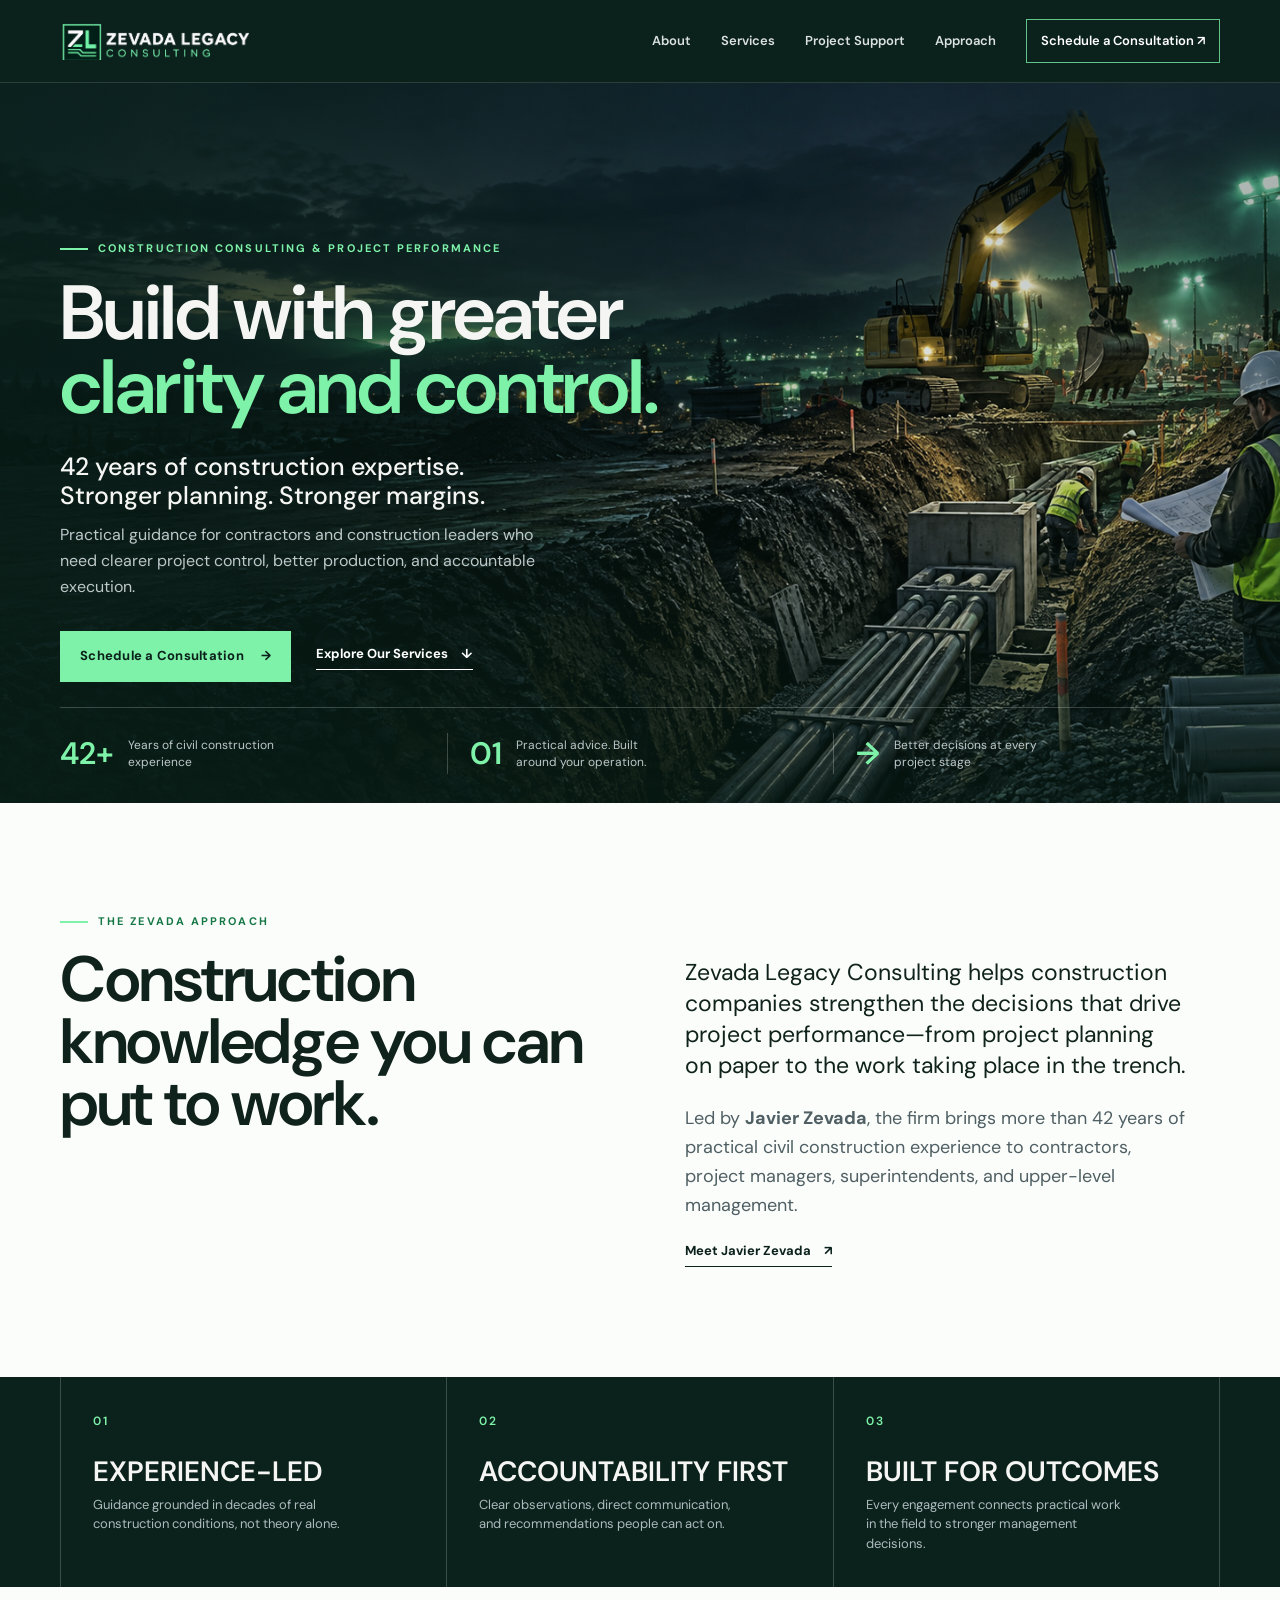
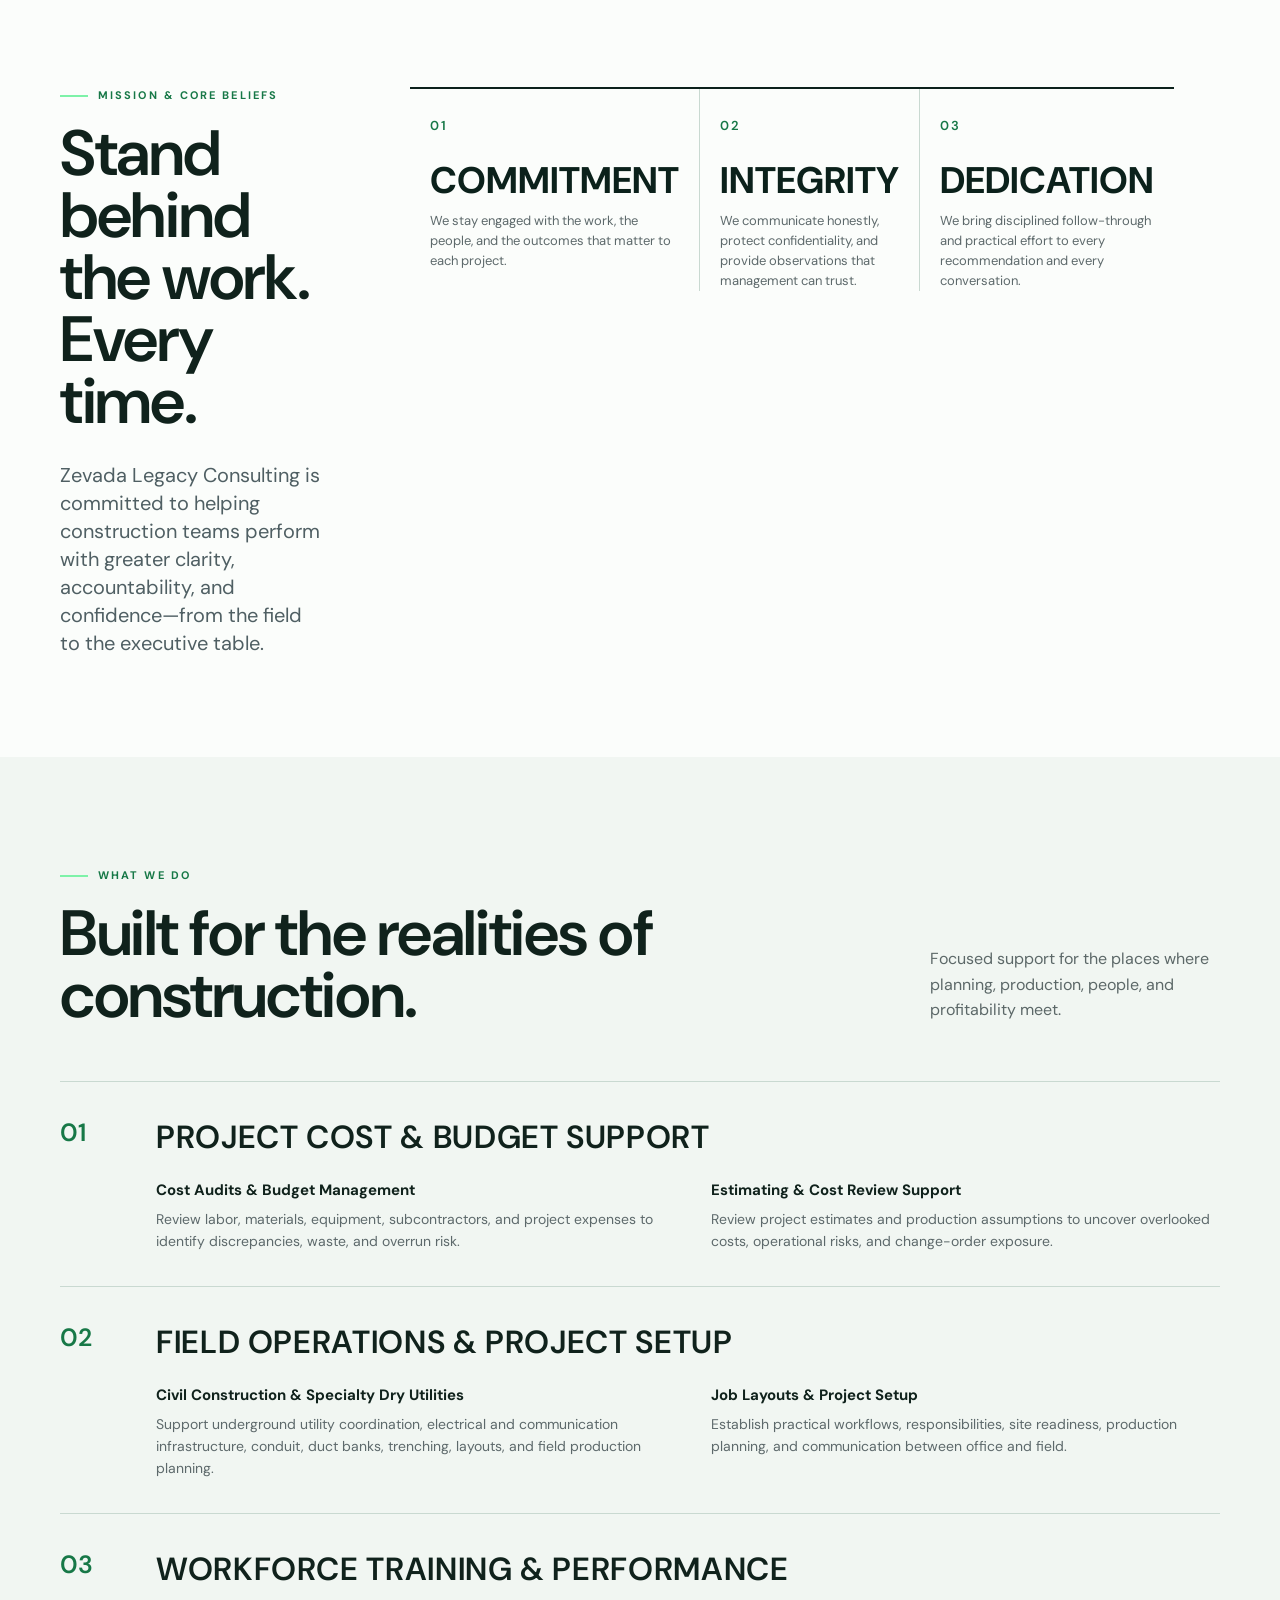
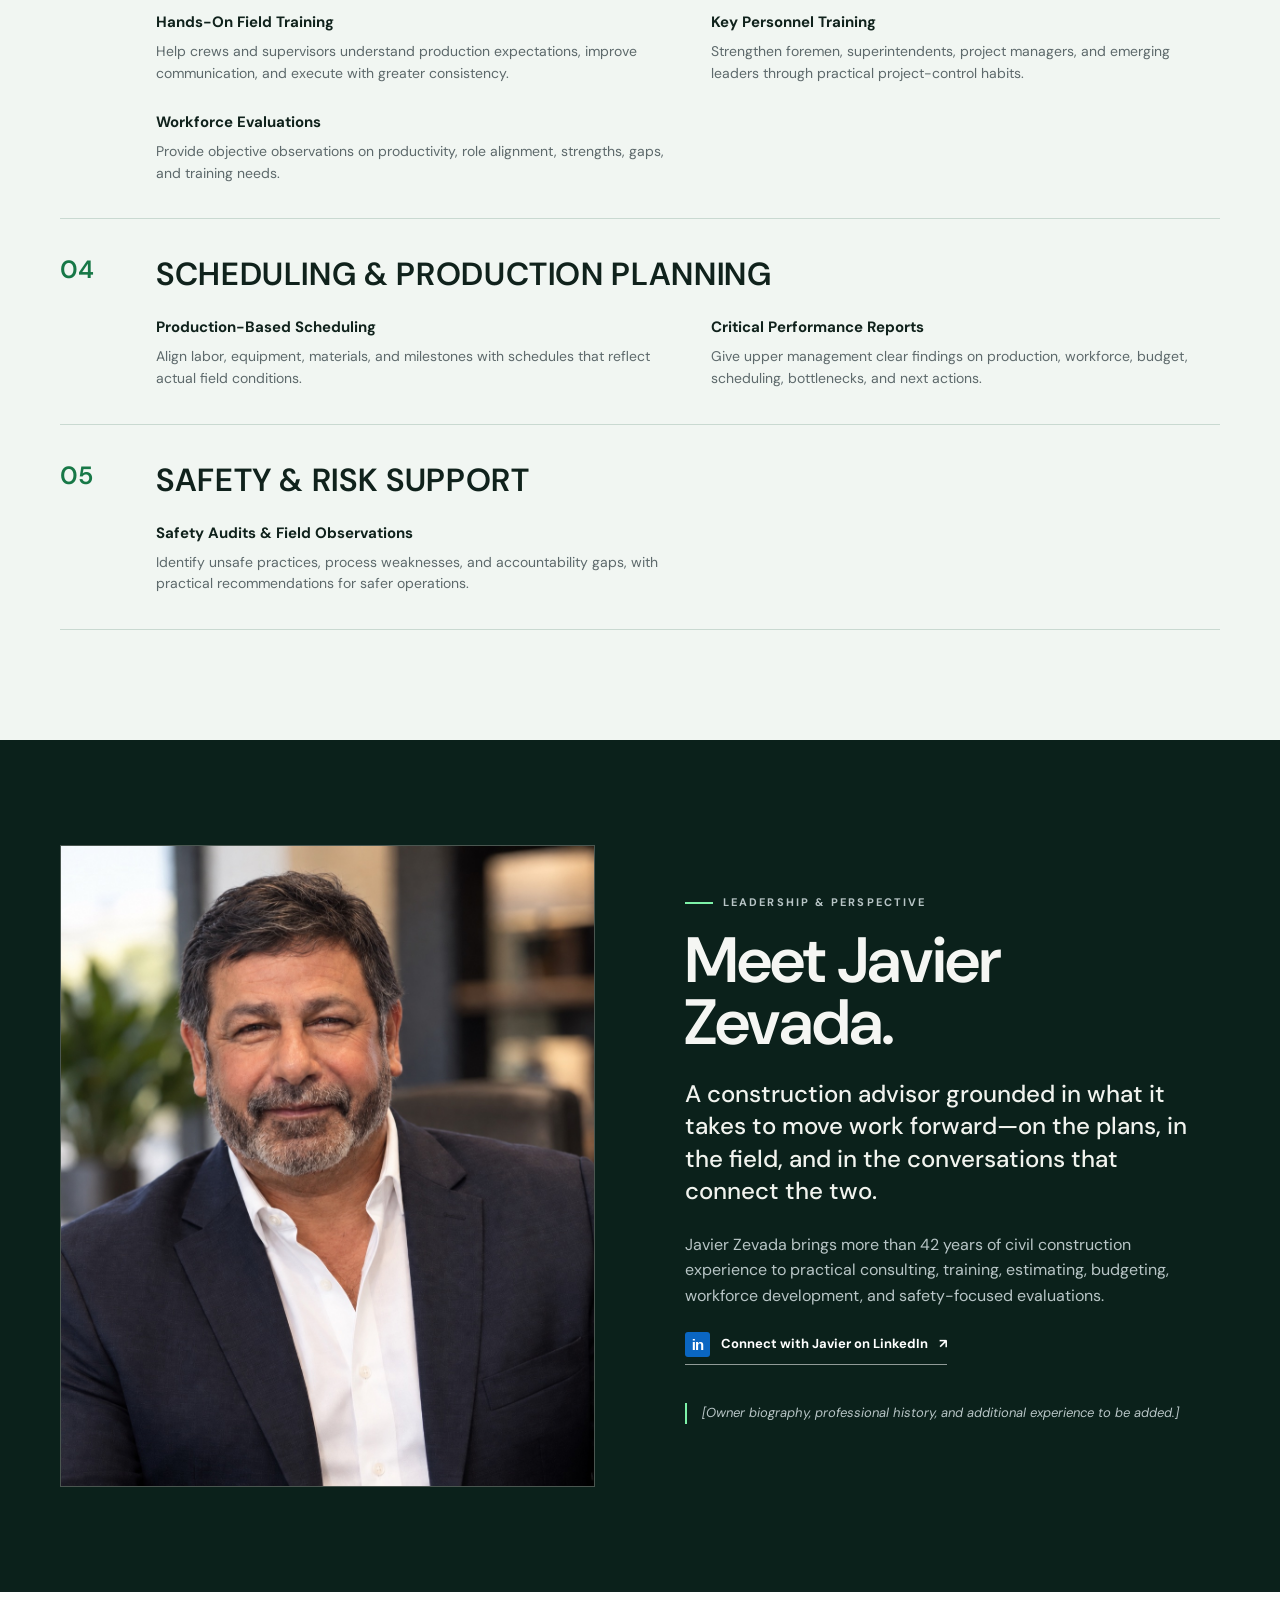
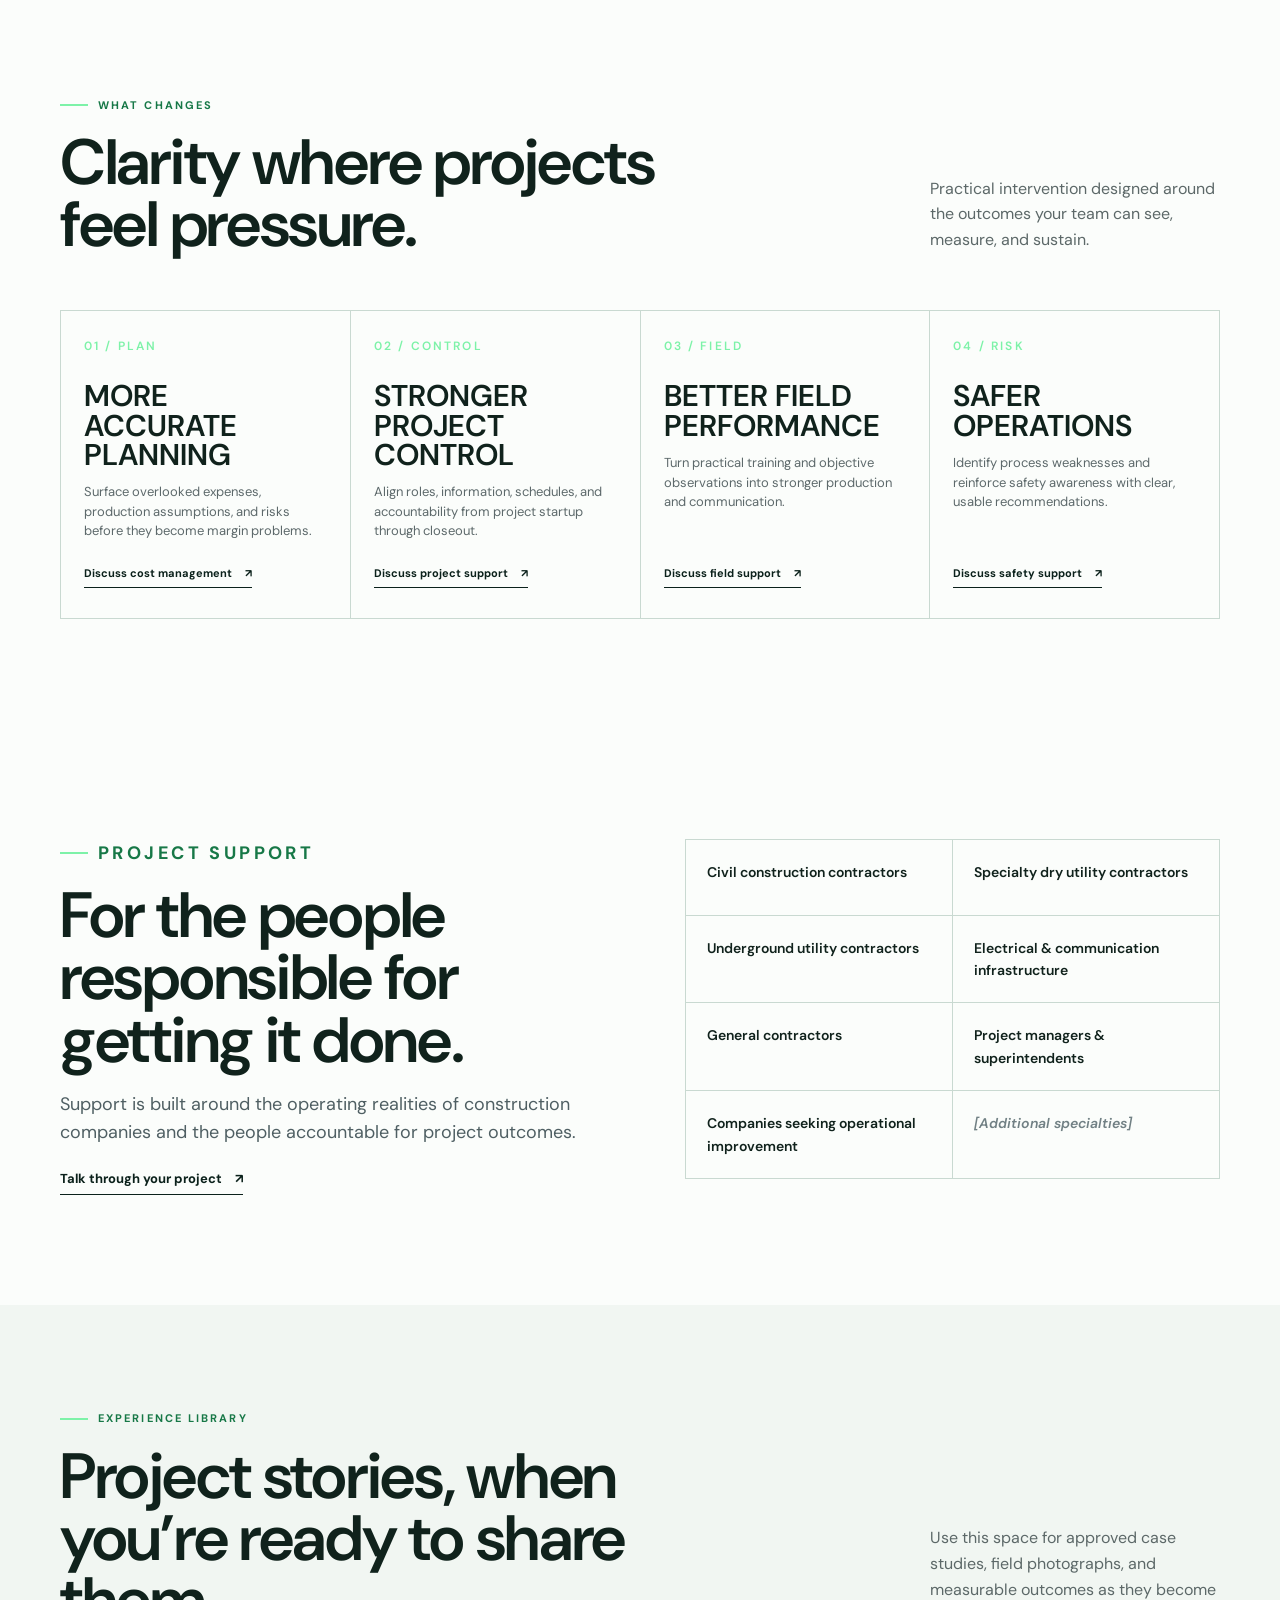
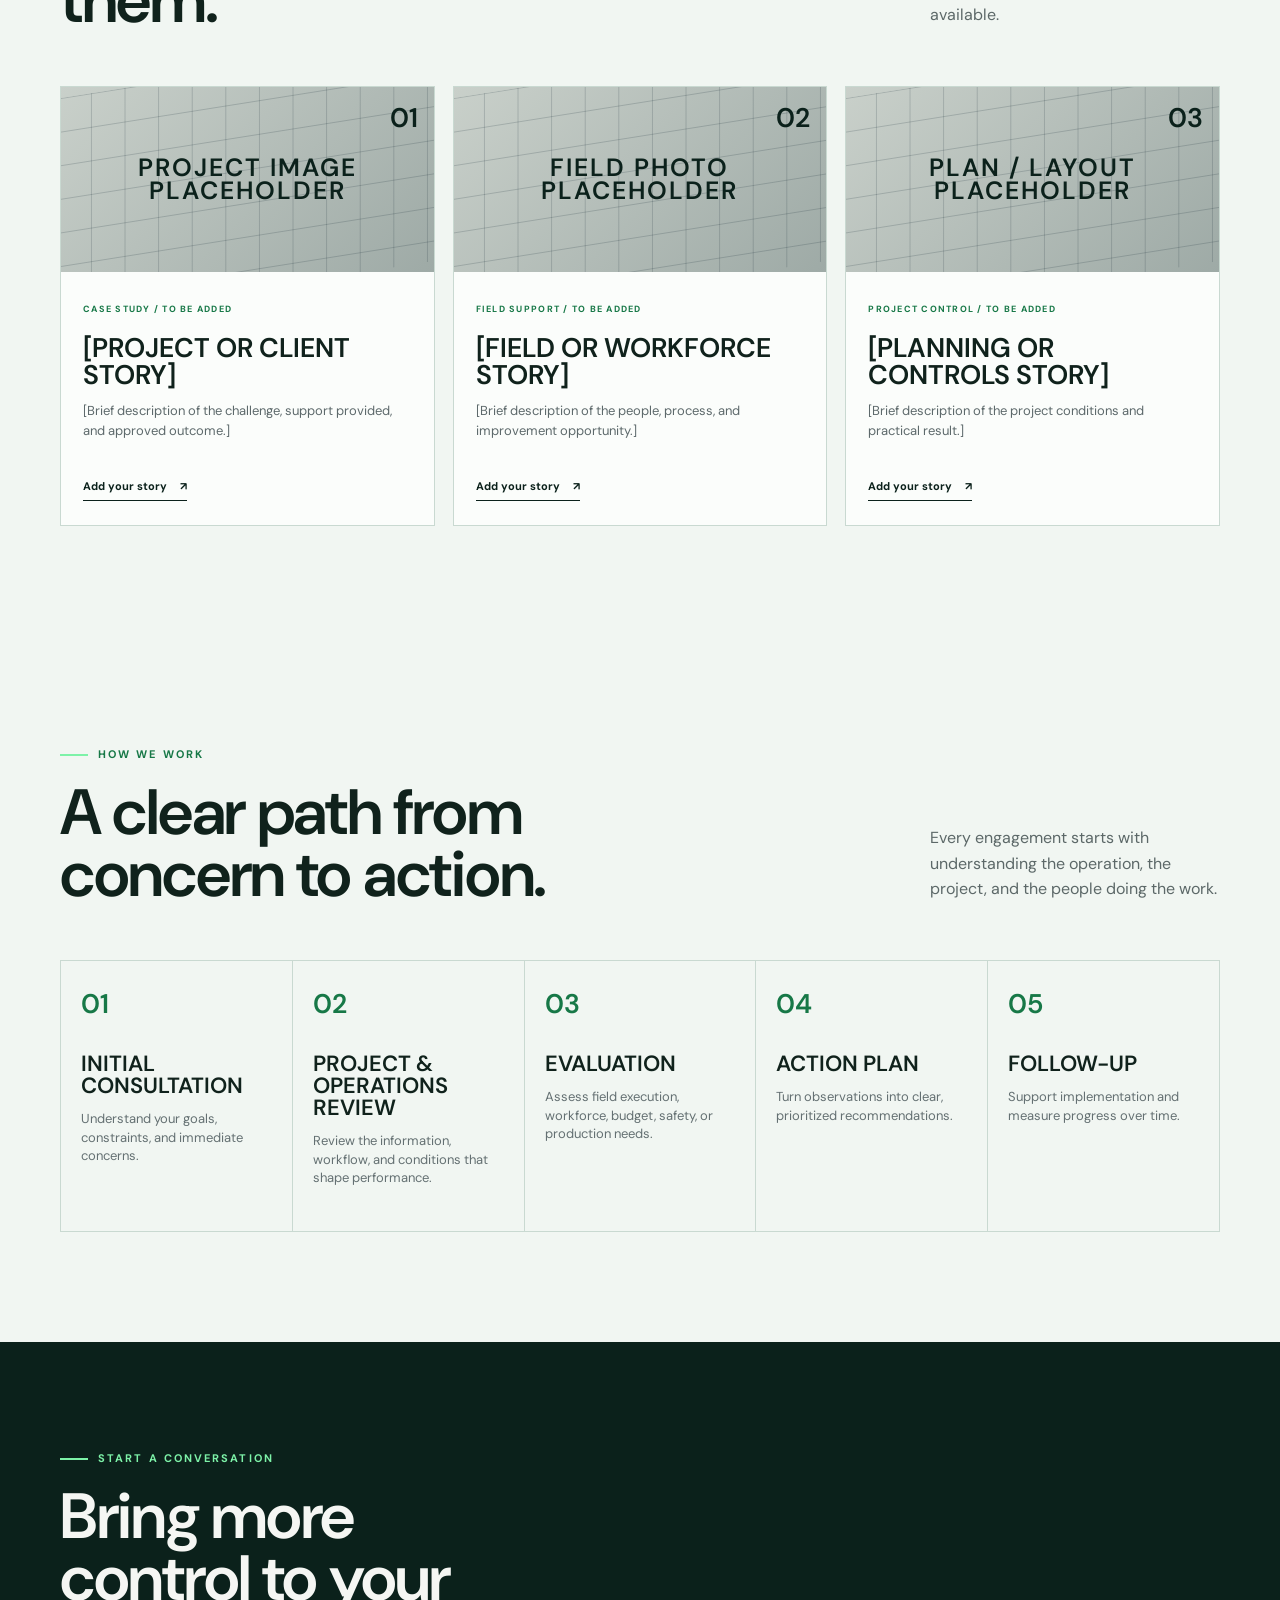
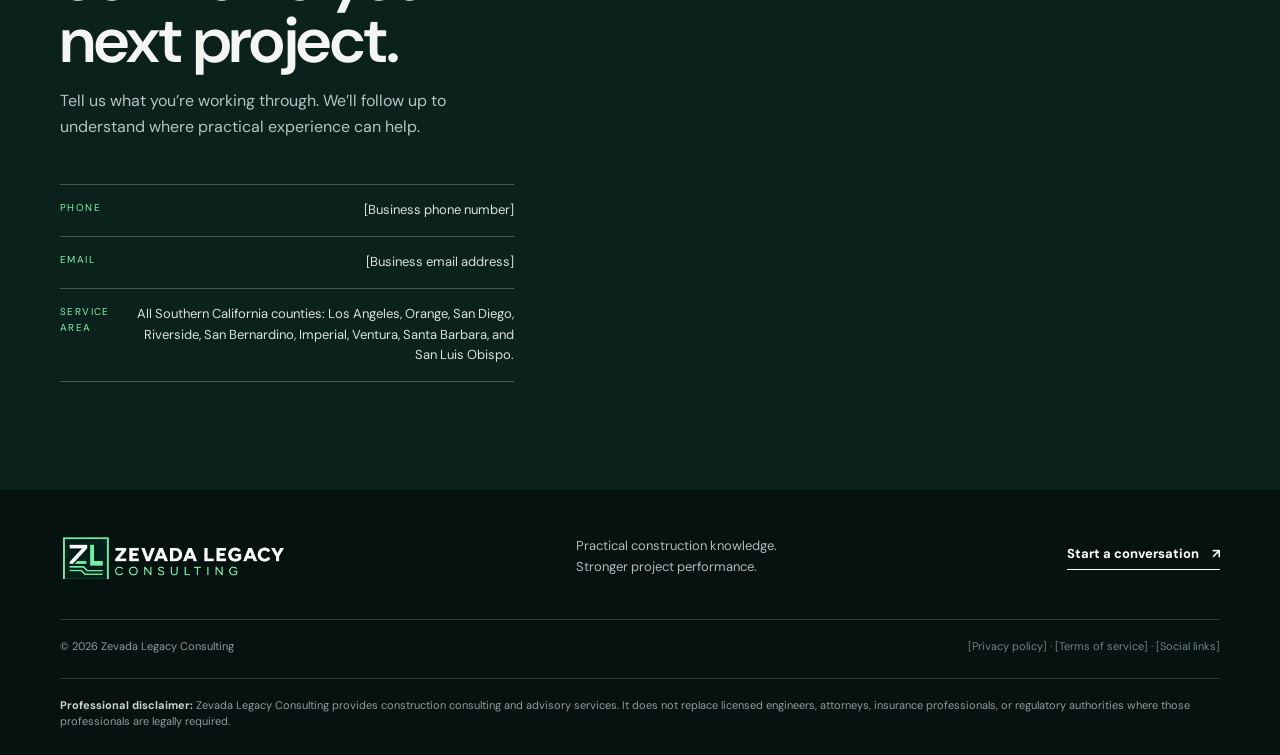
==== commit 8e93e044: "Integrate Votel contact form" ====
--- a/index.html
+++ b/index.html
@@ -128,7 +128,7 @@
 
     <section class="process section-sand" id="process"><div class="container"><div class="section-heading"><div><p class="eyebrow dark"><span></span> How we work</p><h2>A clear path from concern to action.</h2></div><p>Every engagement starts with understanding the operation, the project, and the people doing the work.</p></div><ol class="process-grid"><li><span>01</span><h3>Initial consultation</h3><p>Understand your goals, constraints, and immediate concerns.</p></li><li><span>02</span><h3>Project &amp; operations review</h3><p>Review the information, workflow, and conditions that shape performance.</p></li><li><span>03</span><h3>Evaluation</h3><p>Assess field execution, workforce, budget, safety, or production needs.</p></li><li><span>04</span><h3>Action plan</h3><p>Turn observations into clear, prioritized recommendations.</p></li><li><span>05</span><h3>Follow-up</h3><p>Support implementation and measure progress over time.</p></li></ol></div></section>
 
-    <section class="contact section-dark" id="contact"><div class="container contact-layout"><div><p class="eyebrow"><span></span> Start a conversation</p><h2>Bring more control to your next project.</h2><p>Tell us what you’re working through. We’ll follow up to understand where practical experience can help.</p><div class="contact-details"><div><small>PHONE</small><span>[Business phone number]</span></div><div><small>EMAIL</small><span>[Business email address]</span></div><div><small>SERVICE AREA</small><span>All Southern California counties: Los Angeles, Orange, San Diego, Riverside, San Bernardino, Imperial, Ventura, Santa Barbara, and San Luis Obispo.</span></div></div></div><form id="contact-form"><div class="form-row"><label>Name<input required name="name" type="text" autocomplete="name" /></label><label>Company<input name="company" type="text" autocomplete="organization" /></label></div><div class="form-row"><label>Email<input required name="email" type="email" autocomplete="email" /></label><label>Phone<input name="phone" type="tel" autocomplete="tel" /></label></div><div class="form-row"><label>Project type<select name="project-type"><option value="">Select one</option><option>Civil construction</option><option>Dry utility / infrastructure</option><option>General contracting</option><option>Other</option></select></label><label>Preferred contact<select name="preferred-contact"><option value="">Select one</option><option>Phone</option><option>Email</option></select></label></div><label>Services needed<input name="services" type="text" placeholder="e.g. cost audits, training, scheduling" /></label><label>Estimated project size or scope<textarea name="scope" rows="2"></textarea></label><label>Message<textarea required name="message" rows="4"></textarea></label><label class="consent"><input required type="checkbox" name="privacy" /> <span>I understand this form is for an initial consultation request. Please do not include confidential project information.</span></label><button class="button button-accent" type="submit">Send Consultation Request <span aria-hidden="true">→</span></button><p class="form-status" role="status" aria-live="polite"></p><p class="form-note">Your information will be used only to respond to your inquiry. CRM integration can be connected securely in a future phase.</p></form></div></section>
+    <section class="contact section-dark" id="contact"><div class="container contact-layout"><div><p class="eyebrow"><span></span> Start a conversation</p><h2>Bring more control to your next project.</h2><p>Tell us what you’re working through. We’ll follow up to understand where practical experience can help.</p><div class="contact-details"><div><small>PHONE</small><span>[Business phone number]</span></div><div><small>EMAIL</small><span>[Business email address]</span></div><div><small>SERVICE AREA</small><span>All Southern California counties: Los Angeles, Orange, San Diego, Riverside, San Bernardino, Imperial, Ventura, Santa Barbara, and San Luis Obispo.</span></div></div></div><div id="crm-form-J3r8"></div><script src="https://app.votel.ai/form-embed/v1.js"></script><script>CRMEmbed.createWidget("J3r8", { width: "100%", transparent: true });</script></div></section>
   </main>
 
   <footer class="site-footer"><div class="container footer-top"><a class="brand" href="#top"><img class="brand-wordmark" src="assets/brand-wordmark.png" alt="Zevada Legacy Consulting" /></a><p>Practical construction knowledge.<br />Stronger project performance.</p><a class="text-link light" href="#contact">Start a conversation <span aria-hidden="true">↗</span></a></div><div class="container footer-bottom"><span>© 2026 Zevada Legacy Consulting</span><span>[Privacy policy] · [Terms of service] · [Social links]</span></div><div class="container disclaimer"><strong>Professional disclaimer:</strong> Zevada Legacy Consulting provides construction consulting and advisory services. It does not replace licensed engineers, attorneys, insurance professionals, or regulatory authorities where those professionals are legally required.</div></footer>
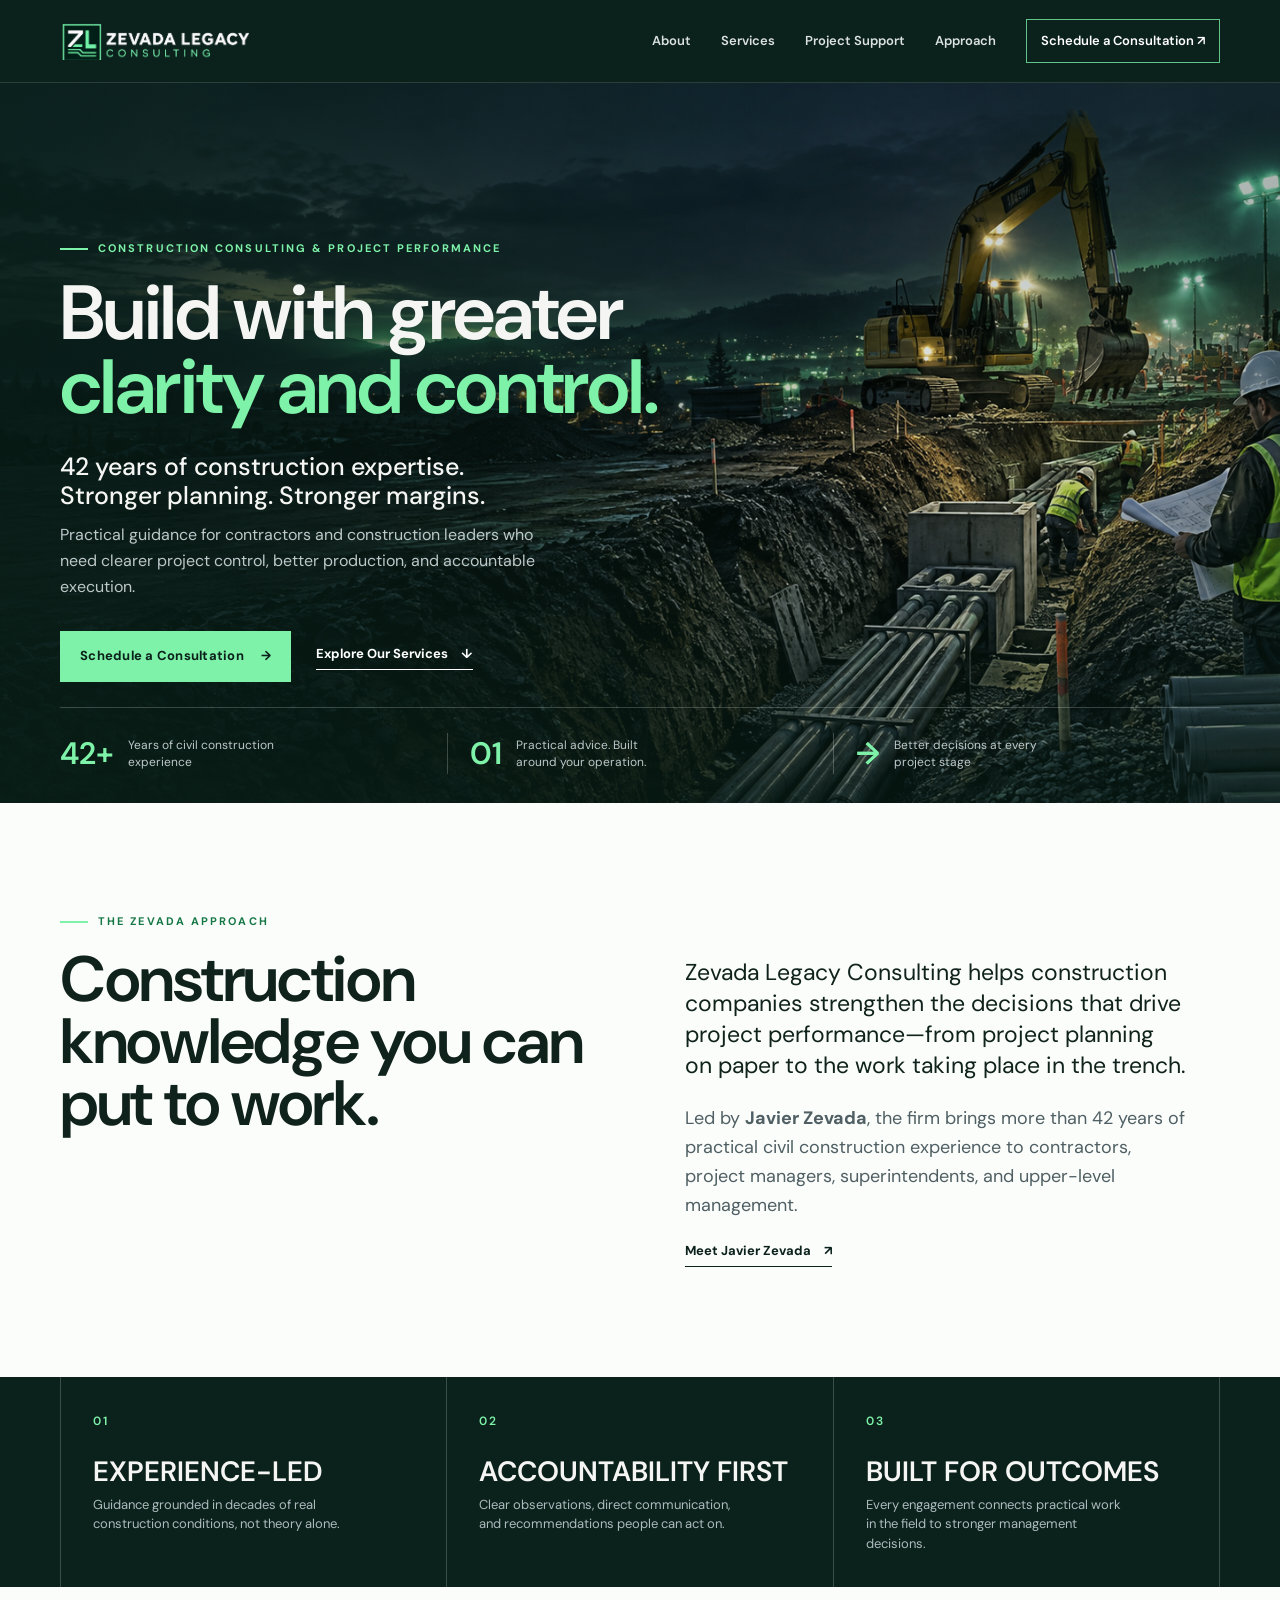
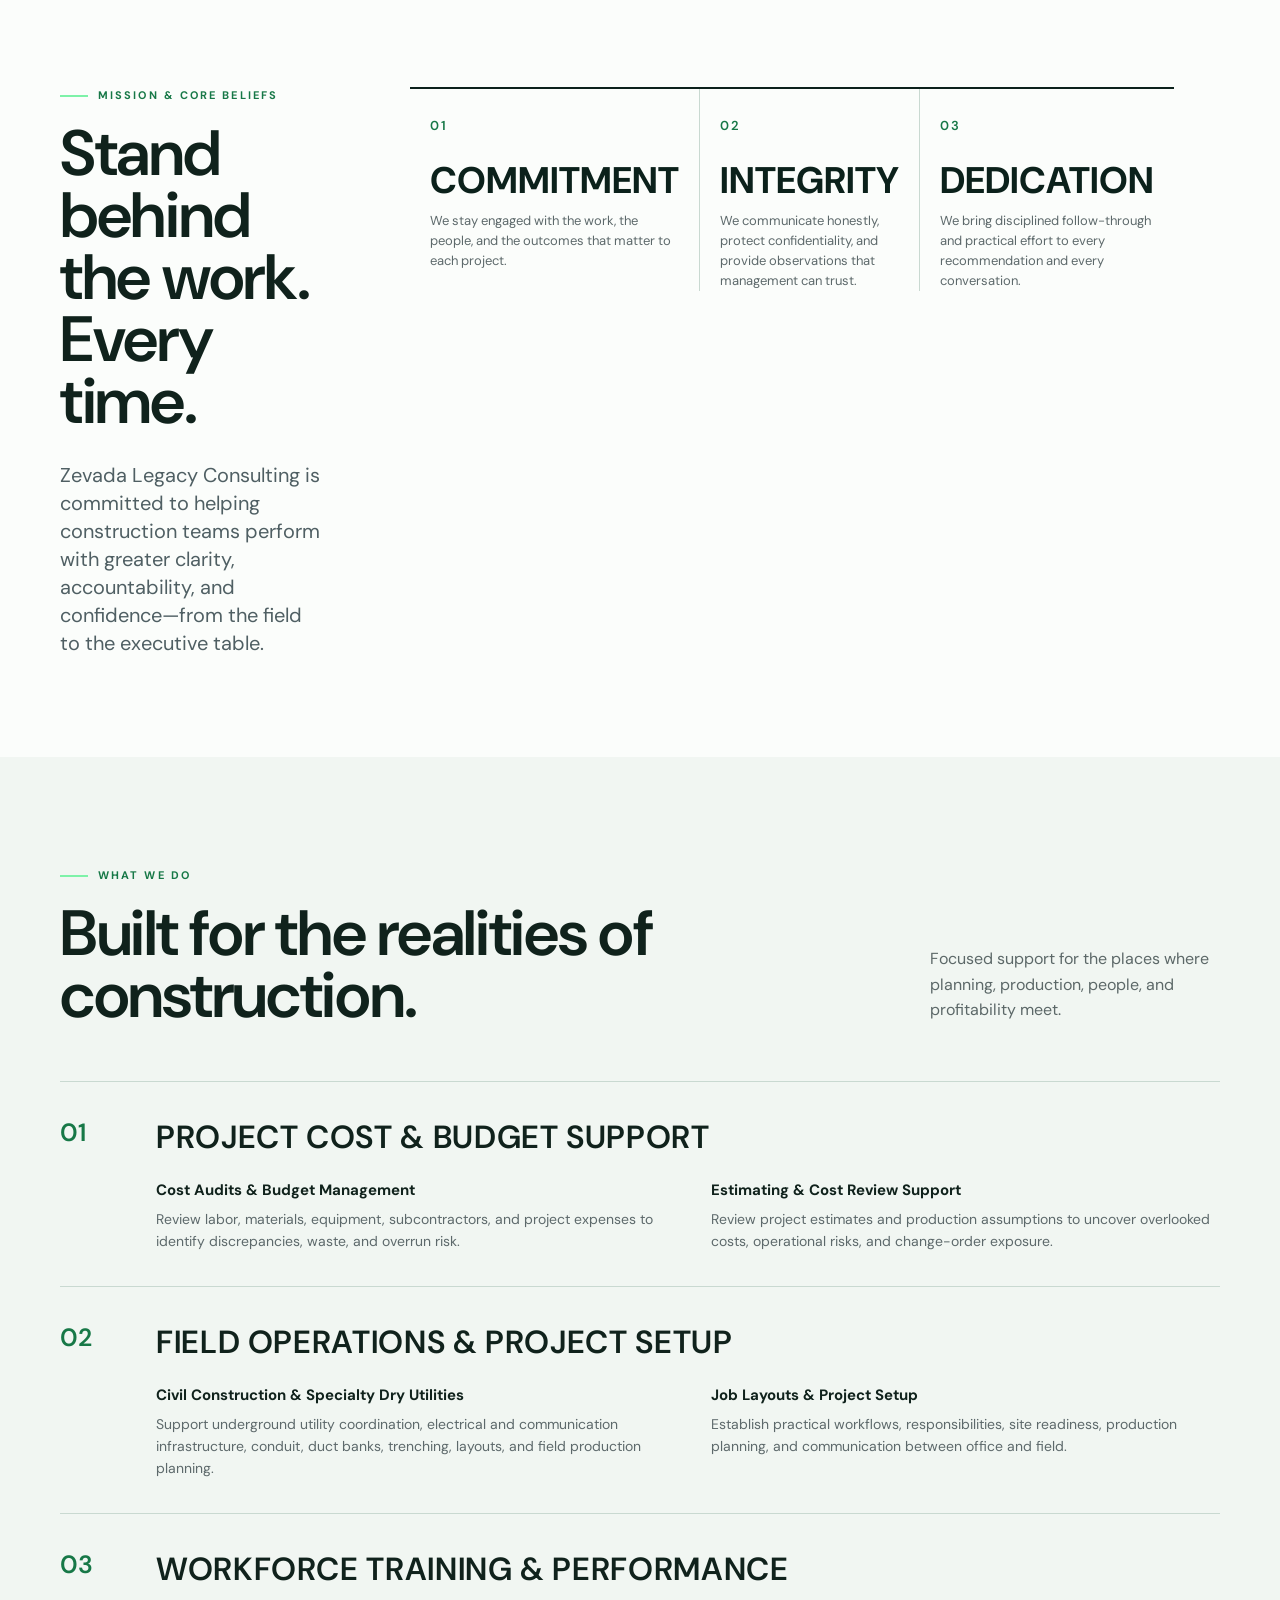
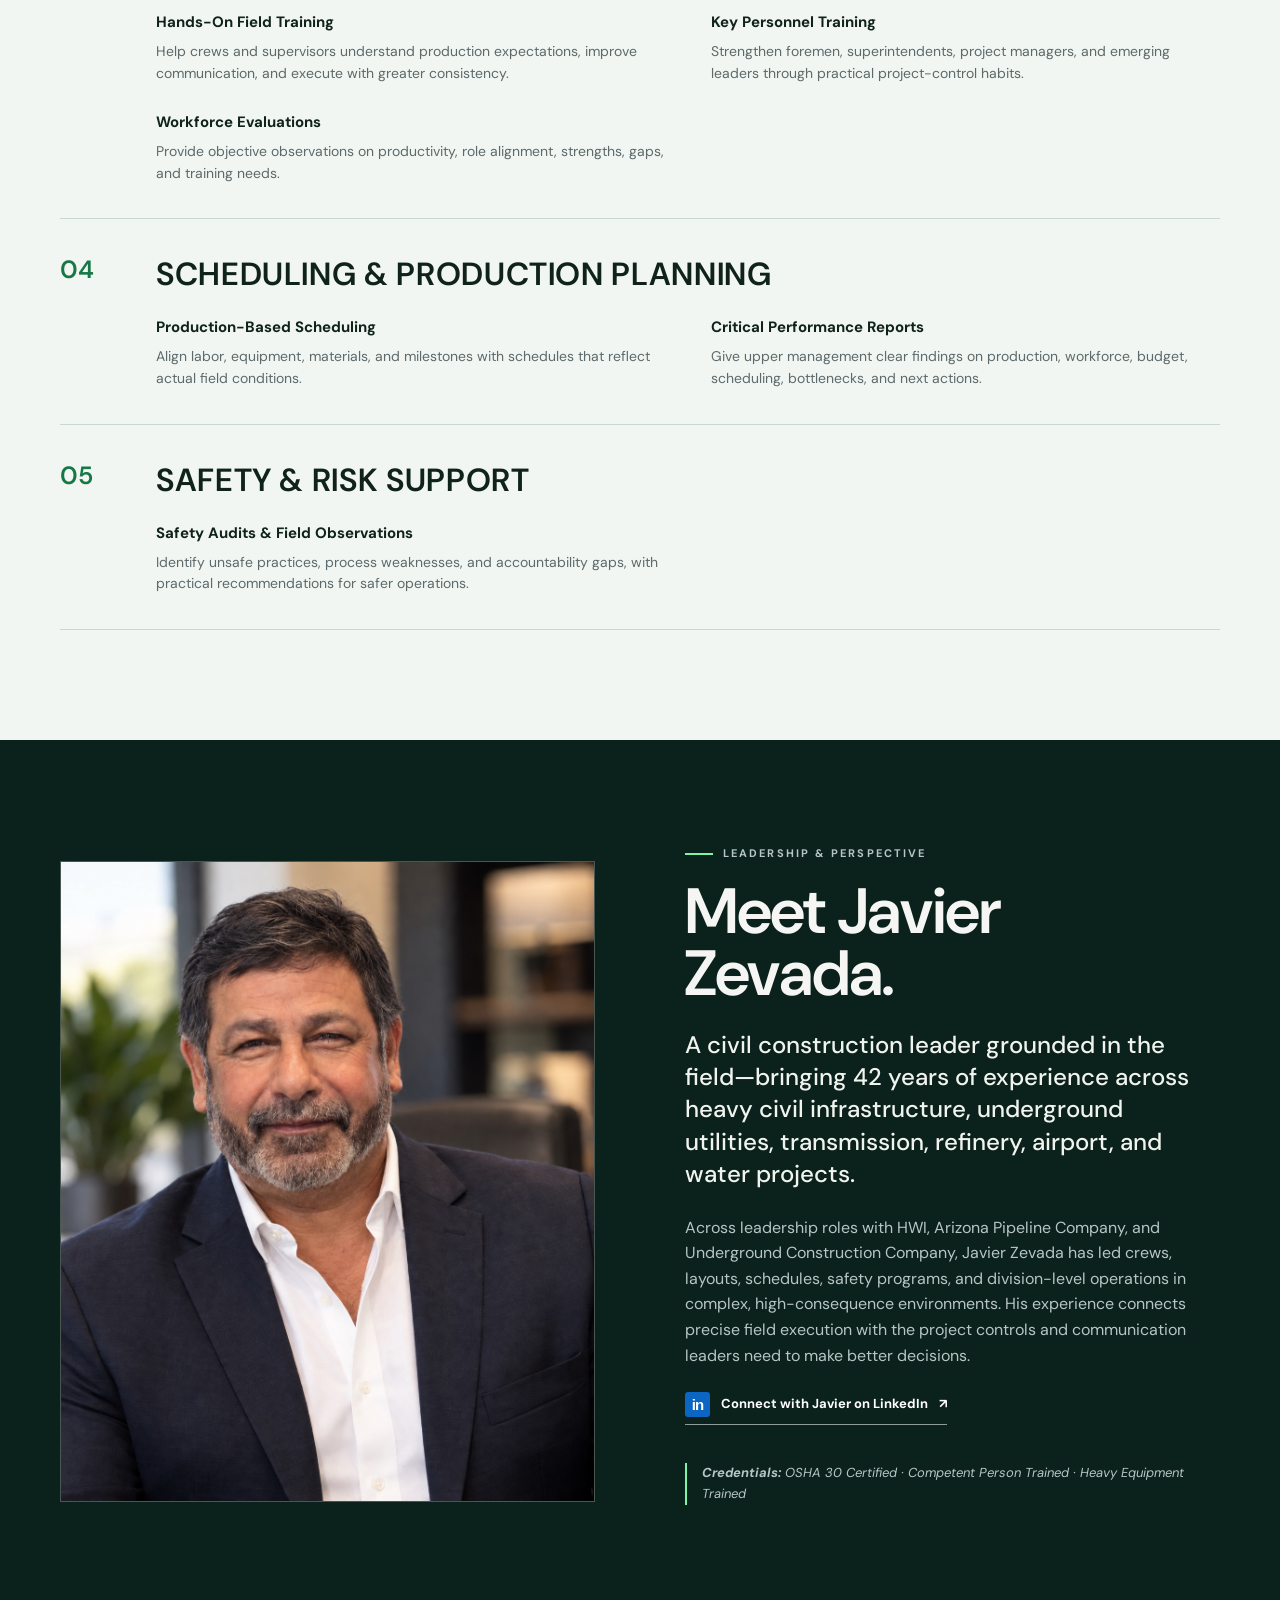
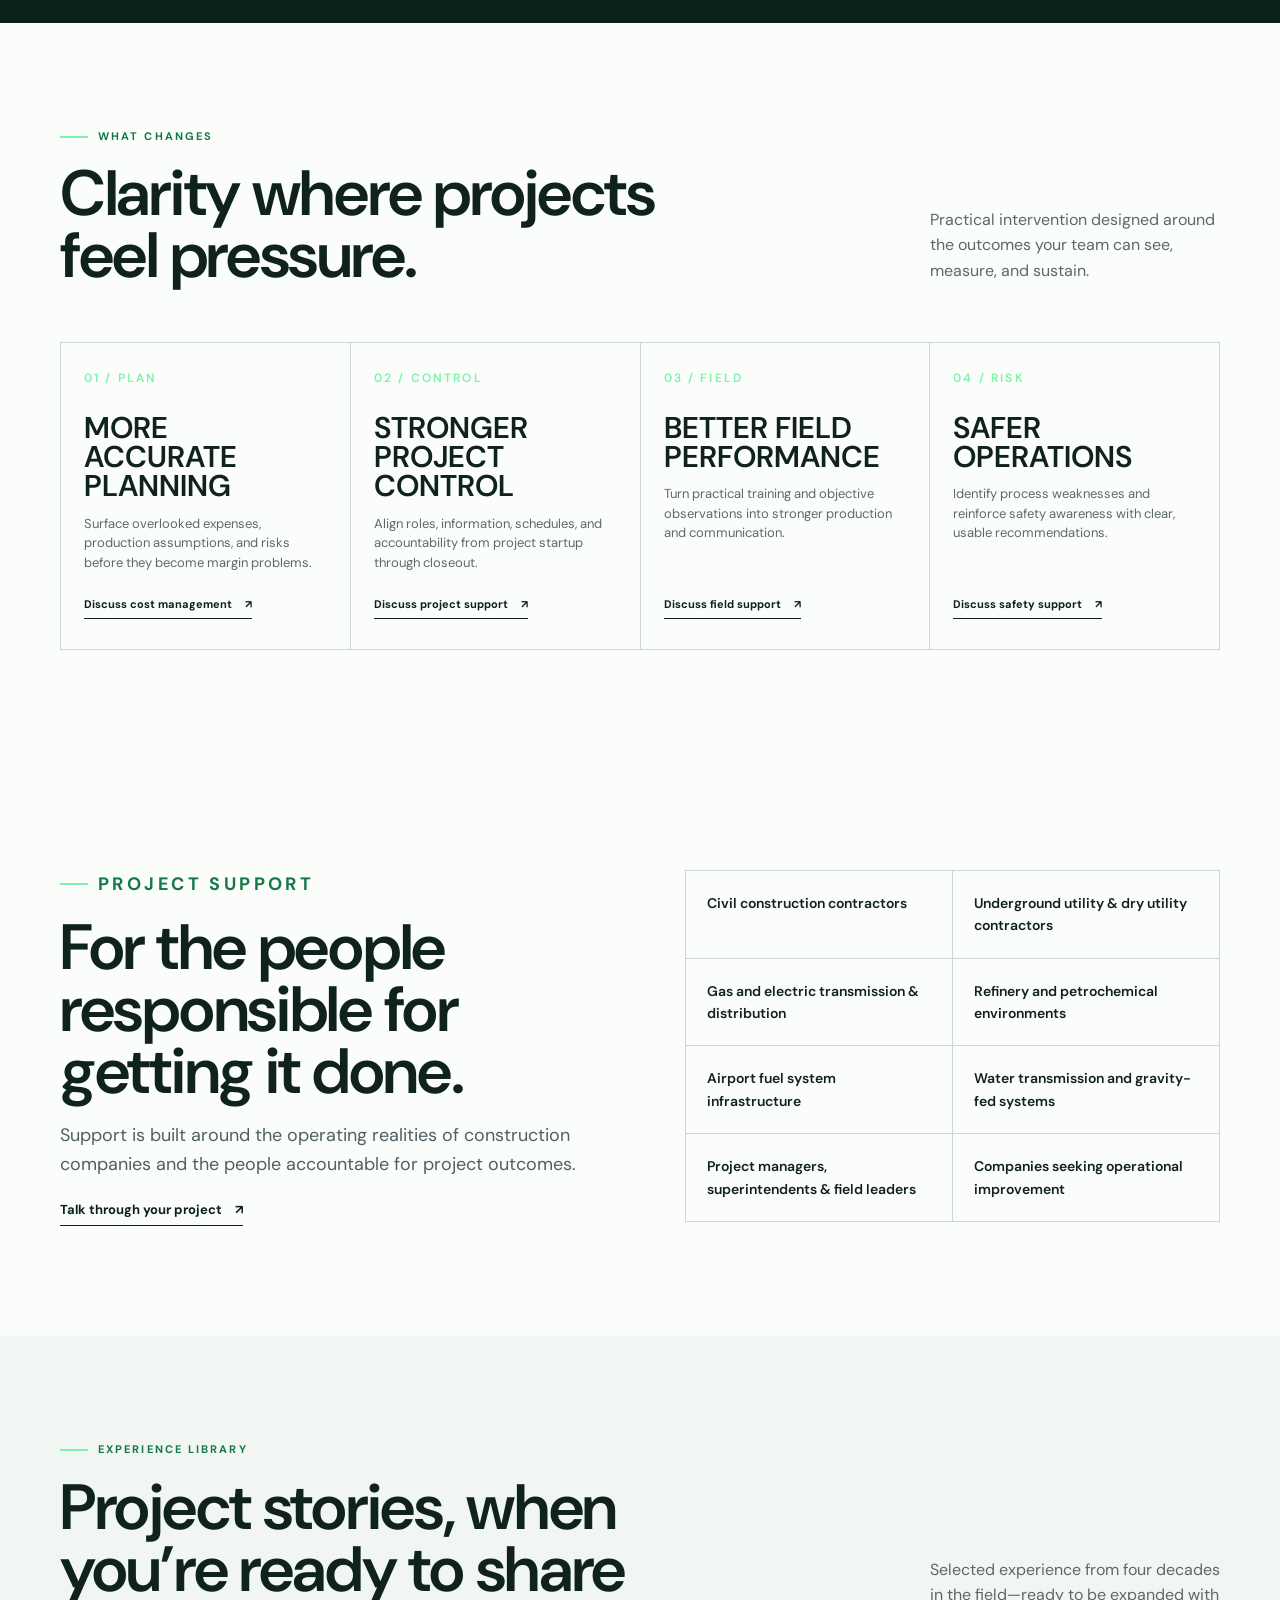
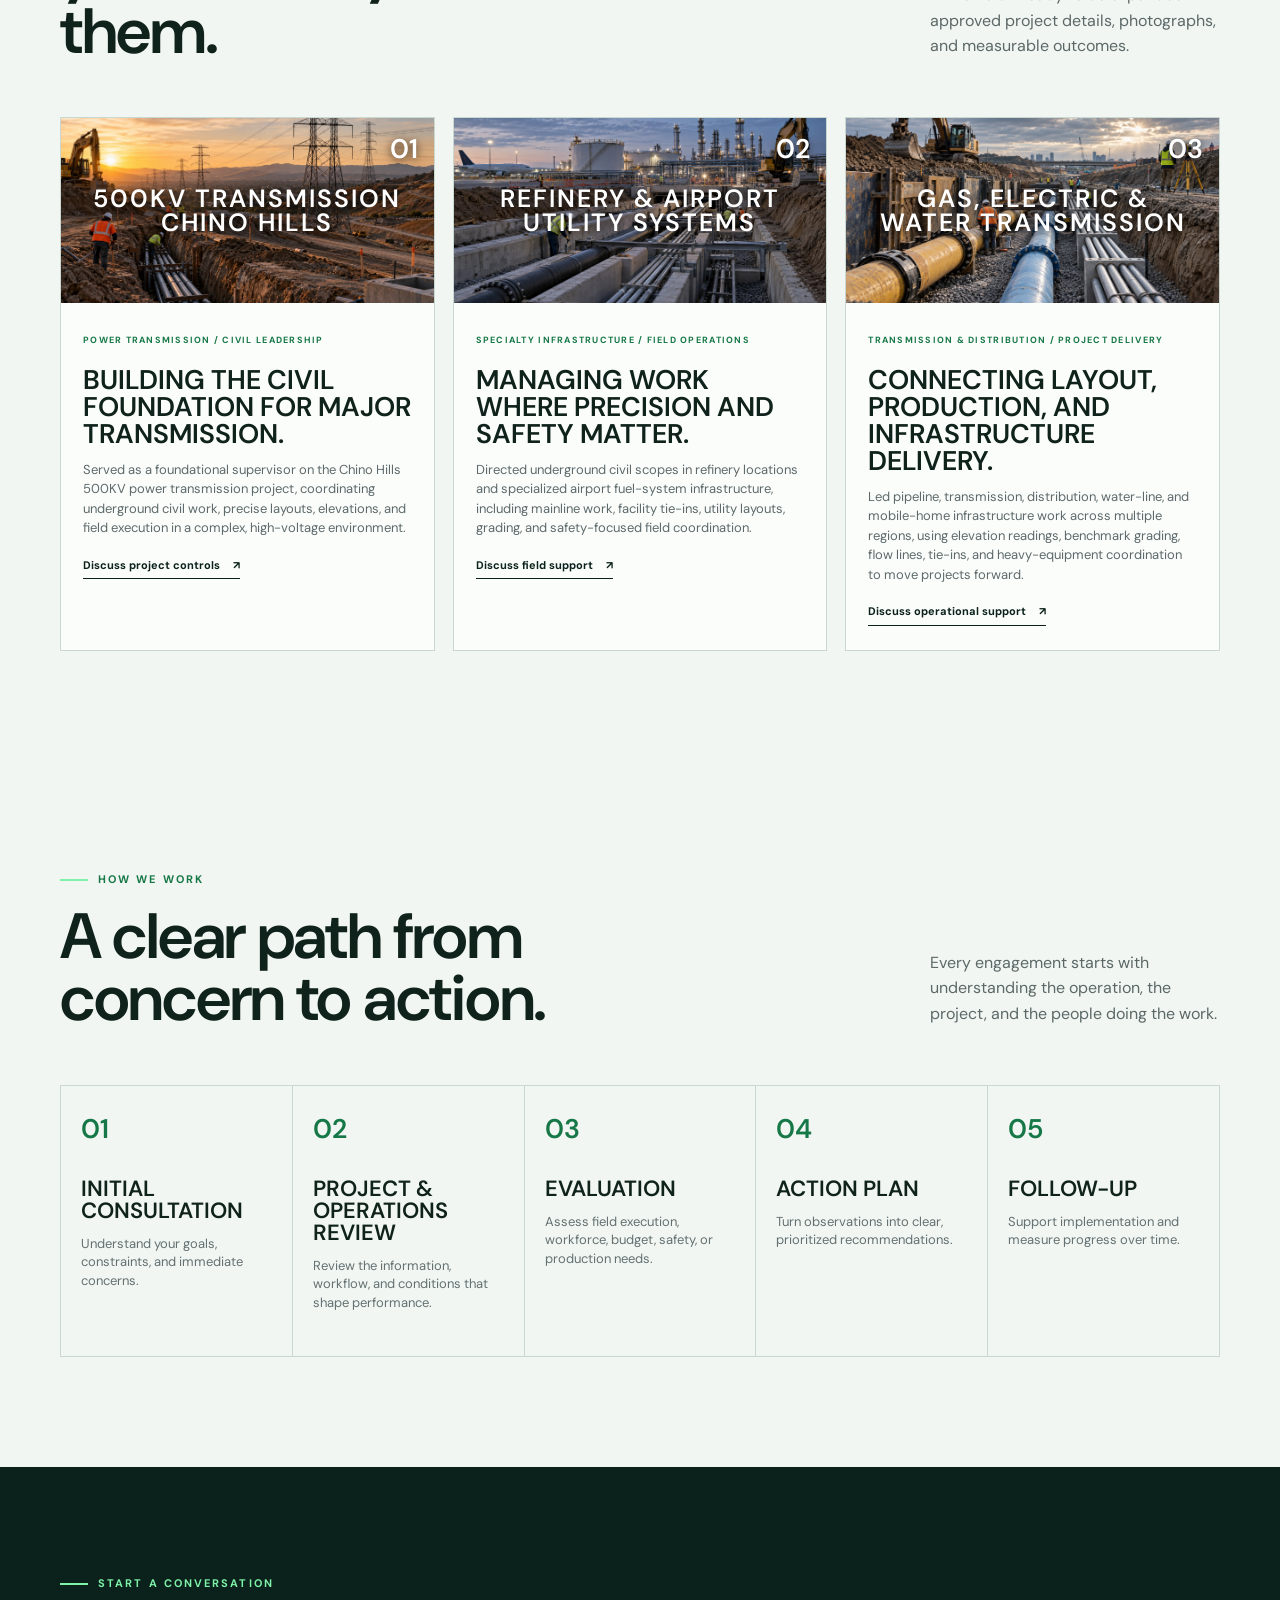
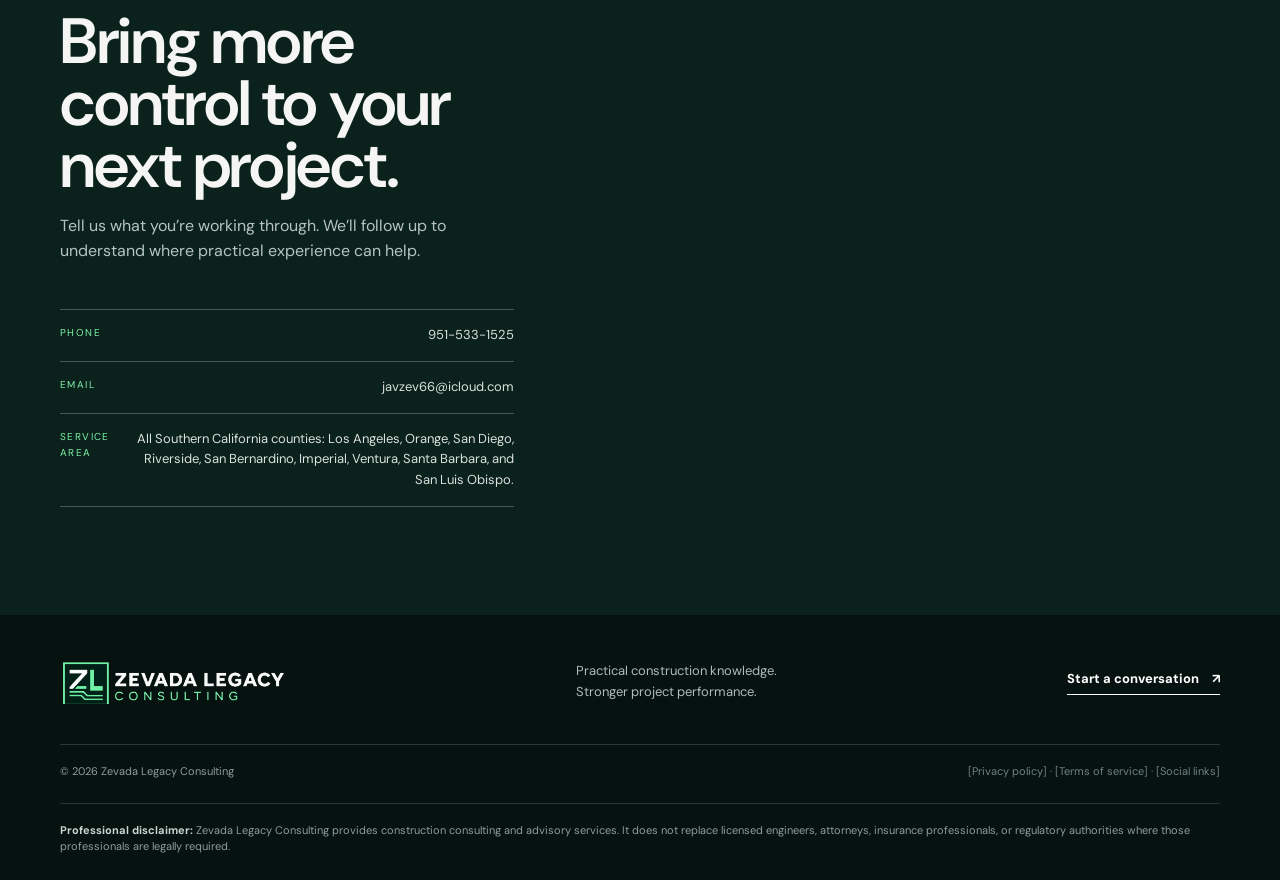
==== commit da49bd9b: "Add project showcase imagery" ====
--- a/index.html
+++ b/index.html
@@ -118,17 +118,17 @@
       </div>
     </section>
 
-    <section class="javier section-dark" id="javier"><div class="container split-layout"><div class="portrait-placeholder"><img class="portrait-photo" src="assets/javier-zevada.jpg" alt="Javier Zevada, founder of Zevada Legacy Consulting" /></div><div><p class="eyebrow"><span></span> Leadership &amp; perspective</p><h2>Meet Javier Zevada.</h2><p class="large-copy">A construction advisor grounded in what it takes to move work forward—on the plans, in the field, and in the conversations that connect the two.</p><p>Javier Zevada brings more than 42 years of civil construction experience to practical consulting, training, estimating, budgeting, workforce development, and safety-focused evaluations.</p><a class="social-link" href="https://www.linkedin.com/in/javier-a-zevada-a259bb336/" target="_blank" rel="noopener noreferrer" aria-label="View Javier Zevada on LinkedIn"><span class="linkedin-icon" aria-hidden="true">in</span><span>Connect with Javier on LinkedIn</span><span aria-hidden="true">↗</span></a><p class="placeholder-note">[Owner biography, professional history, and additional experience to be added.]</p></div></div></section>
+    <section class="javier section-dark" id="javier"><div class="container split-layout"><div class="portrait-placeholder"><img class="portrait-photo" src="assets/javier-zevada.jpg" alt="Javier Zevada, founder of Zevada Legacy Consulting" /></div><div><p class="eyebrow"><span></span> Leadership &amp; perspective</p><h2>Meet Javier Zevada.</h2><p class="large-copy">A civil construction leader grounded in the field—bringing 42 years of experience across heavy civil infrastructure, underground utilities, transmission, refinery, airport, and water projects.</p><p>Across leadership roles with HWI, Arizona Pipeline Company, and Underground Construction Company, Javier Zevada has led crews, layouts, schedules, safety programs, and division-level operations in complex, high-consequence environments. His experience connects precise field execution with the project controls and communication leaders need to make better decisions.</p><a class="social-link" href="https://www.linkedin.com/in/javier-a-zevada-a259bb336/" target="_blank" rel="noopener noreferrer" aria-label="View Javier Zevada on LinkedIn"><span class="linkedin-icon" aria-hidden="true">in</span><span>Connect with Javier on LinkedIn</span><span aria-hidden="true">↗</span></a><p class="placeholder-note"><strong>Credentials:</strong> OSHA 30 Certified · Competent Person Trained · Heavy Equipment Trained</p></div></div></section>
 
     <section class="outcomes section-light"><div class="container"><div class="section-heading"><div><p class="eyebrow dark"><span></span> What changes</p><h2>Clarity where projects feel pressure.</h2></div><p>Practical intervention designed around the outcomes your team can see, measure, and sustain.</p></div><div class="outcome-grid"><article><span>01 / PLAN</span><h3>More accurate planning</h3><p>Surface overlooked expenses, production assumptions, and risks before they become margin problems.</p><a class="text-link" href="#contact">Discuss cost management <span aria-hidden="true">↗</span></a></article><article><span>02 / CONTROL</span><h3>Stronger project control</h3><p>Align roles, information, schedules, and accountability from project startup through closeout.</p><a class="text-link" href="#contact">Discuss project support <span aria-hidden="true">↗</span></a></article><article><span>03 / FIELD</span><h3>Better field performance</h3><p>Turn practical training and objective observations into stronger production and communication.</p><a class="text-link" href="#contact">Discuss field support <span aria-hidden="true">↗</span></a></article><article><span>04 / RISK</span><h3>Safer operations</h3><p>Identify process weaknesses and reinforce safety awareness with clear, usable recommendations.</p><a class="text-link" href="#contact">Discuss safety support <span aria-hidden="true">↗</span></a></article></div></div></section>
 
-    <section class="industries section-light" id="industries"><div class="container split-layout"><div><p class="eyebrow dark"><span></span> Project support</p><h2>For the people responsible for getting it done.</h2><p>Support is built around the operating realities of construction companies and the people accountable for project outcomes.</p><a class="text-link" href="#contact">Talk through your project <span aria-hidden="true">↗</span></a></div><div class="support-grid"><span>Civil construction contractors</span><span>Specialty dry utility contractors</span><span>Underground utility contractors</span><span>Electrical &amp; communication infrastructure</span><span>General contractors</span><span>Project managers &amp; superintendents</span><span>Companies seeking operational improvement</span><span class="placeholder-chip">[Additional specialties]</span></div></div></section>
+    <section class="industries section-light" id="industries"><div class="container split-layout"><div><p class="eyebrow dark"><span></span> Project support</p><h2>For the people responsible for getting it done.</h2><p>Support is built around the operating realities of construction companies and the people accountable for project outcomes.</p><a class="text-link" href="#contact">Talk through your project <span aria-hidden="true">↗</span></a></div><div class="support-grid"><span>Civil construction contractors</span><span>Underground utility &amp; dry utility contractors</span><span>Gas and electric transmission &amp; distribution</span><span>Refinery and petrochemical environments</span><span>Airport fuel system infrastructure</span><span>Water transmission and gravity-fed systems</span><span>Project managers, superintendents &amp; field leaders</span><span>Companies seeking operational improvement</span></div></div></section>
 
-    <section class="experience section-sand"><div class="container"><div class="section-heading"><div><p class="eyebrow dark"><span></span> Experience library</p><h2>Project stories, when you’re ready to share them.</h2></div><p>Use this space for approved case studies, field photographs, and measurable outcomes as they become available.</p></div><div class="story-grid"><article class="story-card"><div class="story-image"><span>PROJECT IMAGE<br />PLACEHOLDER</span><b>01</b></div><div class="story-copy"><small>CASE STUDY / TO BE ADDED</small><h3>[Project or client story]</h3><p>[Brief description of the challenge, support provided, and approved outcome.]</p><a href="#contact" class="text-link">Add your story <span aria-hidden="true">↗</span></a></div></article><article class="story-card"><div class="story-image"><span>FIELD PHOTO<br />PLACEHOLDER</span><b>02</b></div><div class="story-copy"><small>FIELD SUPPORT / TO BE ADDED</small><h3>[Field or workforce story]</h3><p>[Brief description of the people, process, and improvement opportunity.]</p><a href="#contact" class="text-link">Add your story <span aria-hidden="true">↗</span></a></div></article><article class="story-card"><div class="story-image"><span>PLAN / LAYOUT<br />PLACEHOLDER</span><b>03</b></div><div class="story-copy"><small>PROJECT CONTROL / TO BE ADDED</small><h3>[Planning or controls story]</h3><p>[Brief description of the project conditions and practical result.]</p><a href="#contact" class="text-link">Add your story <span aria-hidden="true">↗</span></a></div></article></div></div></section>
+    <section class="experience section-sand"><div class="container"><div class="section-heading"><div><p class="eyebrow dark"><span></span> Experience library</p><h2>Project stories, when you’re ready to share them.</h2></div><p>Selected experience from four decades in the field—ready to be expanded with approved project details, photographs, and measurable outcomes.</p></div><div class="story-grid"><article class="story-card"><div class="story-image"><img src="assets/experience-500kv-transmission.png" alt="Underground utility construction beneath high-voltage transmission towers in Chino Hills" /><span>500KV TRANSMISSION<br />CHINO HILLS</span><b>01</b></div><div class="story-copy"><small>POWER TRANSMISSION / CIVIL LEADERSHIP</small><h3>Building the civil foundation for major transmission.</h3><p>Served as a foundational supervisor on the Chino Hills 500KV power transmission project, coordinating underground civil work, precise layouts, elevations, and field execution in a complex, high-voltage environment.</p><a href="#contact" class="text-link">Discuss project controls <span aria-hidden="true">↗</span></a></div></article><article class="story-card"><div class="story-image"><img src="assets/experience-airport-refinery.png" alt="Underground fuel and utility infrastructure work beside an airport and refinery" /><span>REFINERY &amp; AIRPORT<br />UTILITY SYSTEMS</span><b>02</b></div><div class="story-copy"><small>SPECIALTY INFRASTRUCTURE / FIELD OPERATIONS</small><h3>Managing work where precision and safety matter.</h3><p>Directed underground civil scopes in refinery locations and specialized airport fuel-system infrastructure, including mainline work, facility tie-ins, utility layouts, grading, and safety-focused field coordination.</p><a href="#contact" class="text-link">Discuss field support <span aria-hidden="true">↗</span></a></div></article><article class="story-card"><div class="story-image"><img src="assets/experience-transmission-utilities.png" alt="Gas, water, and electrical utility infrastructure installed in a coordinated corridor" /><span>GAS, ELECTRIC &amp;<br />WATER TRANSMISSION</span><b>03</b></div><div class="story-copy"><small>TRANSMISSION &amp; DISTRIBUTION / PROJECT DELIVERY</small><h3>Connecting layout, production, and infrastructure delivery.</h3><p>Led pipeline, transmission, distribution, water-line, and mobile-home infrastructure work across multiple regions, using elevation readings, benchmark grading, flow lines, tie-ins, and heavy-equipment coordination to move projects forward.</p><a href="#contact" class="text-link">Discuss operational support <span aria-hidden="true">↗</span></a></div></article></div></div></section>
 
     <section class="process section-sand" id="process"><div class="container"><div class="section-heading"><div><p class="eyebrow dark"><span></span> How we work</p><h2>A clear path from concern to action.</h2></div><p>Every engagement starts with understanding the operation, the project, and the people doing the work.</p></div><ol class="process-grid"><li><span>01</span><h3>Initial consultation</h3><p>Understand your goals, constraints, and immediate concerns.</p></li><li><span>02</span><h3>Project &amp; operations review</h3><p>Review the information, workflow, and conditions that shape performance.</p></li><li><span>03</span><h3>Evaluation</h3><p>Assess field execution, workforce, budget, safety, or production needs.</p></li><li><span>04</span><h3>Action plan</h3><p>Turn observations into clear, prioritized recommendations.</p></li><li><span>05</span><h3>Follow-up</h3><p>Support implementation and measure progress over time.</p></li></ol></div></section>
 
-    <section class="contact section-dark" id="contact"><div class="container contact-layout"><div><p class="eyebrow"><span></span> Start a conversation</p><h2>Bring more control to your next project.</h2><p>Tell us what you’re working through. We’ll follow up to understand where practical experience can help.</p><div class="contact-details"><div><small>PHONE</small><span>[Business phone number]</span></div><div><small>EMAIL</small><span>[Business email address]</span></div><div><small>SERVICE AREA</small><span>All Southern California counties: Los Angeles, Orange, San Diego, Riverside, San Bernardino, Imperial, Ventura, Santa Barbara, and San Luis Obispo.</span></div></div></div><div id="crm-form-J3r8"></div><script src="https://app.votel.ai/form-embed/v1.js"></script><script>CRMEmbed.createWidget("J3r8", { width: "100%", transparent: true });</script></div></section>
+    <section class="contact section-dark" id="contact"><div class="container contact-layout"><div><p class="eyebrow"><span></span> Start a conversation</p><h2>Bring more control to your next project.</h2><p>Tell us what you’re working through. We’ll follow up to understand where practical experience can help.</p><div class="contact-details"><div><small>PHONE</small><span>951-533-1525</span></div><div><small>EMAIL</small><span>javzev66@icloud.com</span></div><div><small>SERVICE AREA</small><span>All Southern California counties: Los Angeles, Orange, San Diego, Riverside, San Bernardino, Imperial, Ventura, Santa Barbara, and San Luis Obispo.</span></div></div></div><div id="crm-form-J3r8"></div><script src="https://app.votel.ai/form-embed/v1.js"></script><script>CRMEmbed.createWidget("J3r8", { width: "100%", transparent: true });</script></div></section>
   </main>
 
   <footer class="site-footer"><div class="container footer-top"><a class="brand" href="#top"><img class="brand-wordmark" src="assets/brand-wordmark.png" alt="Zevada Legacy Consulting" /></a><p>Practical construction knowledge.<br />Stronger project performance.</p><a class="text-link light" href="#contact">Start a conversation <span aria-hidden="true">↗</span></a></div><div class="container footer-bottom"><span>© 2026 Zevada Legacy Consulting</span><span>[Privacy policy] · [Terms of service] · [Social links]</span></div><div class="container disclaimer"><strong>Professional disclaimer:</strong> Zevada Legacy Consulting provides construction consulting and advisory services. It does not replace licensed engineers, attorneys, insurance professionals, or regulatory authorities where those professionals are legally required.</div></footer>
--- a/styles.css
+++ b/styles.css
@@ -3,7 +3,7 @@
 @media(max-width:520px){.hero h1{font-size:52px}.hero-lede{font-size:22px}.hero-actions{align-items:flex-start;flex-direction:column;gap:18px}.hero-visual{height:270px}.service-group{grid-template-columns:45px 1fr;gap:8px}.service-group h3{font-size:27px}.support-grid{grid-template-columns:1fr}.form-row{grid-template-columns:1fr}.contact-details div{display:grid;gap:4px}.contact-details span{text-align:left}.brand strong{font-size:11px}}
 
 /* Editorial consulting components inspired by the reference sites. */
-.principles{padding:0}.principle-grid{display:grid;grid-template-columns:repeat(3,1fr);border-left:1px solid rgba(255,255,255,.2)}.principle-grid article{padding:30px 32px 34px;border-right:1px solid rgba(255,255,255,.2)}.principle-index,.outcome-grid article>span{font:600 12px var(--display);letter-spacing:.18em;color:var(--orange)}.principle-grid h3{font:600 28px var(--display);text-transform:uppercase;margin:20px 0 5px}.principle-grid p{font-size:13px;color:#aebbbe;max-width:260px;margin:0;line-height:1.5}.outcomes{padding-top:105px}.outcome-grid{display:grid;grid-template-columns:repeat(4,1fr);border-top:1px solid var(--line);border-left:1px solid var(--line)}.outcome-grid article{padding:27px 23px 30px;border-right:1px solid var(--line);border-bottom:1px solid var(--line);display:flex;flex-direction:column;align-items:flex-start}.outcome-grid h3{font:600 30px/.98 var(--display);text-transform:uppercase;margin:27px 0 13px}.outcome-grid p{font-size:13px;line-height:1.5;color:#5d696b;margin:0 0 24px}.outcome-grid .text-link{font-size:11px;margin-top:auto}.experience{padding-top:105px}.story-grid{display:grid;grid-template-columns:repeat(3,1fr);gap:18px}.story-card{background:var(--paper);border:1px solid var(--line)}.story-image{height:185px;background:linear-gradient(135deg,#c9d0ca,#9eaaa6);display:flex;align-items:center;justify-content:center;position:relative;overflow:hidden}.story-image:before{content:"";position:absolute;inset:0;background-image:linear-gradient(rgba(16,35,47,.18) 1px,transparent 1px),linear-gradient(90deg,rgba(16,35,47,.18) 1px,transparent 1px);background-size:28px 28px;transform:skewY(-9deg) scale(1.2)}.story-image span{position:relative;text-align:center;font:600 25px/.95 var(--display);letter-spacing:.08em;color:var(--navy);z-index:1}.story-image b{position:absolute;right:16px;top:13px;color:var(--navy);font:600 27px var(--display)}.story-copy{padding:22px 22px 24px}.story-copy small{font-size:9px;letter-spacing:.14em;color:var(--orange-dark);font-weight:700}.story-copy h3{font:600 27px/1 var(--display);margin:15px 0 10px;text-transform:uppercase}.story-copy p{font-size:13px;color:#5d696b;line-height:1.5;min-height:58px}.story-copy .text-link{font-size:11px}
+.principles{padding:0}.principle-grid{display:grid;grid-template-columns:repeat(3,1fr);border-left:1px solid rgba(255,255,255,.2)}.principle-grid article{padding:30px 32px 34px;border-right:1px solid rgba(255,255,255,.2)}.principle-index,.outcome-grid article>span{font:600 12px var(--display);letter-spacing:.18em;color:var(--orange)}.principle-grid h3{font:600 28px var(--display);text-transform:uppercase;margin:20px 0 5px}.principle-grid p{font-size:13px;color:#aebbbe;max-width:260px;margin:0;line-height:1.5}.outcomes{padding-top:105px}.outcome-grid{display:grid;grid-template-columns:repeat(4,1fr);border-top:1px solid var(--line);border-left:1px solid var(--line)}.outcome-grid article{padding:27px 23px 30px;border-right:1px solid var(--line);border-bottom:1px solid var(--line);display:flex;flex-direction:column;align-items:flex-start}.outcome-grid h3{font:600 30px/.98 var(--display);text-transform:uppercase;margin:27px 0 13px}.outcome-grid p{font-size:13px;line-height:1.5;color:#5d696b;margin:0 0 24px}.outcome-grid .text-link{font-size:11px;margin-top:auto}.experience{padding-top:105px}.story-grid{display:grid;grid-template-columns:repeat(3,1fr);gap:18px}.story-card{background:var(--paper);border:1px solid var(--line)}.story-image{height:185px;background:linear-gradient(135deg,#c9d0ca,#9eaaa6);display:flex;align-items:center;justify-content:center;position:relative;overflow:hidden}.story-image img{position:absolute;inset:0;width:100%;height:100%;object-fit:cover}.story-image:before{content:"";position:absolute;inset:0;background-image:linear-gradient(rgba(16,35,47,.18) 1px,transparent 1px),linear-gradient(90deg,rgba(16,35,47,.18) 1px,transparent 1px);background-size:28px 28px;transform:skewY(-9deg) scale(1.2)}.story-image span{position:relative;text-align:center;font:600 25px/.95 var(--display);letter-spacing:.08em;color:#fff;text-shadow:0 2px 12px rgba(0,0,0,.8);z-index:1}.story-image b{position:absolute;right:16px;top:13px;color:#fff;text-shadow:0 2px 8px rgba(0,0,0,.8);font:600 27px var(--display);z-index:2}.story-copy{padding:22px 22px 24px}.story-copy small{font-size:9px;letter-spacing:.14em;color:var(--orange-dark);font-weight:700}.story-copy h3{font:600 27px/1 var(--display);margin:15px 0 10px;text-transform:uppercase}.story-copy p{font-size:13px;color:#5d696b;line-height:1.5;min-height:58px}.story-copy .text-link{font-size:11px}
 @media(max-width:850px){.principle-grid,.outcome-grid,.story-grid{grid-template-columns:1fr}.principle-grid article{border-bottom:1px solid rgba(255,255,255,.2)}.outcome-grid article{min-height:250px}.story-image{height:220px}}
 
 /* Brand tokens from the design requirements. The latest owner-approved content decisions remain authoritative. */
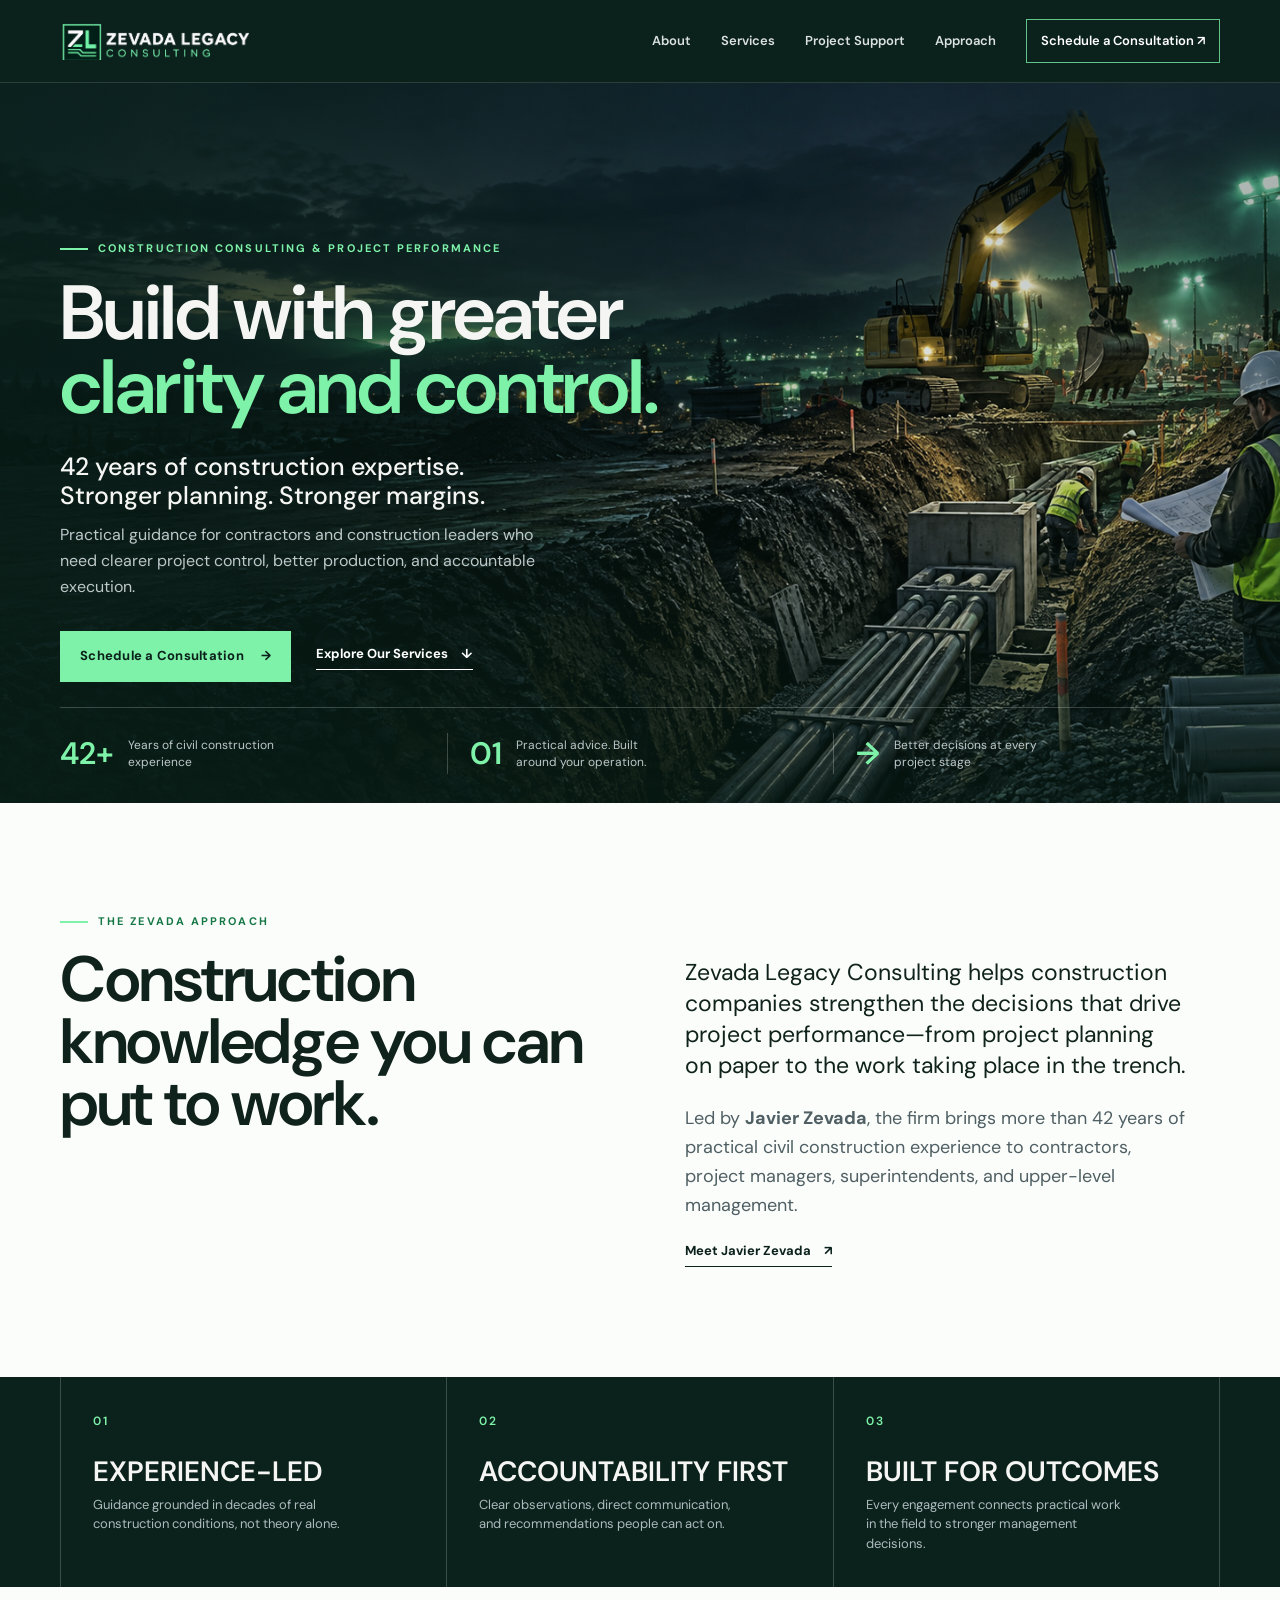
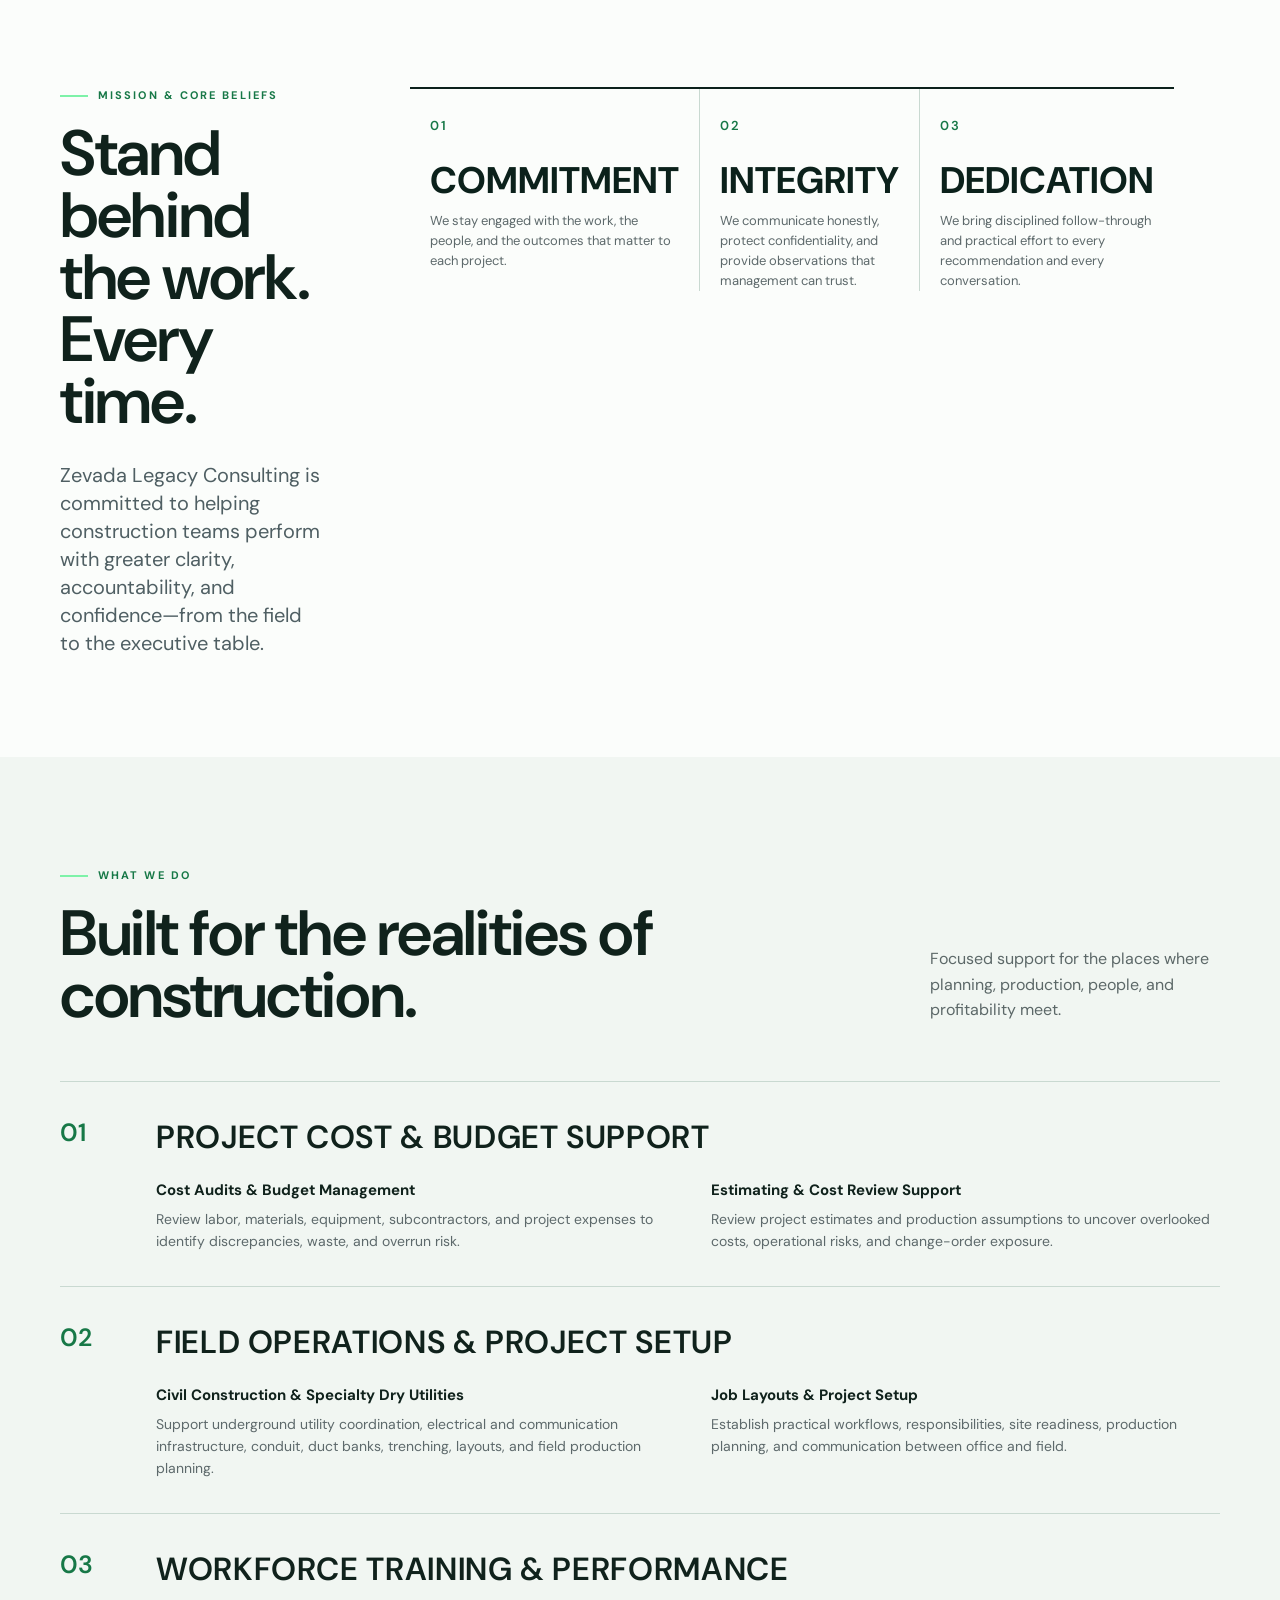
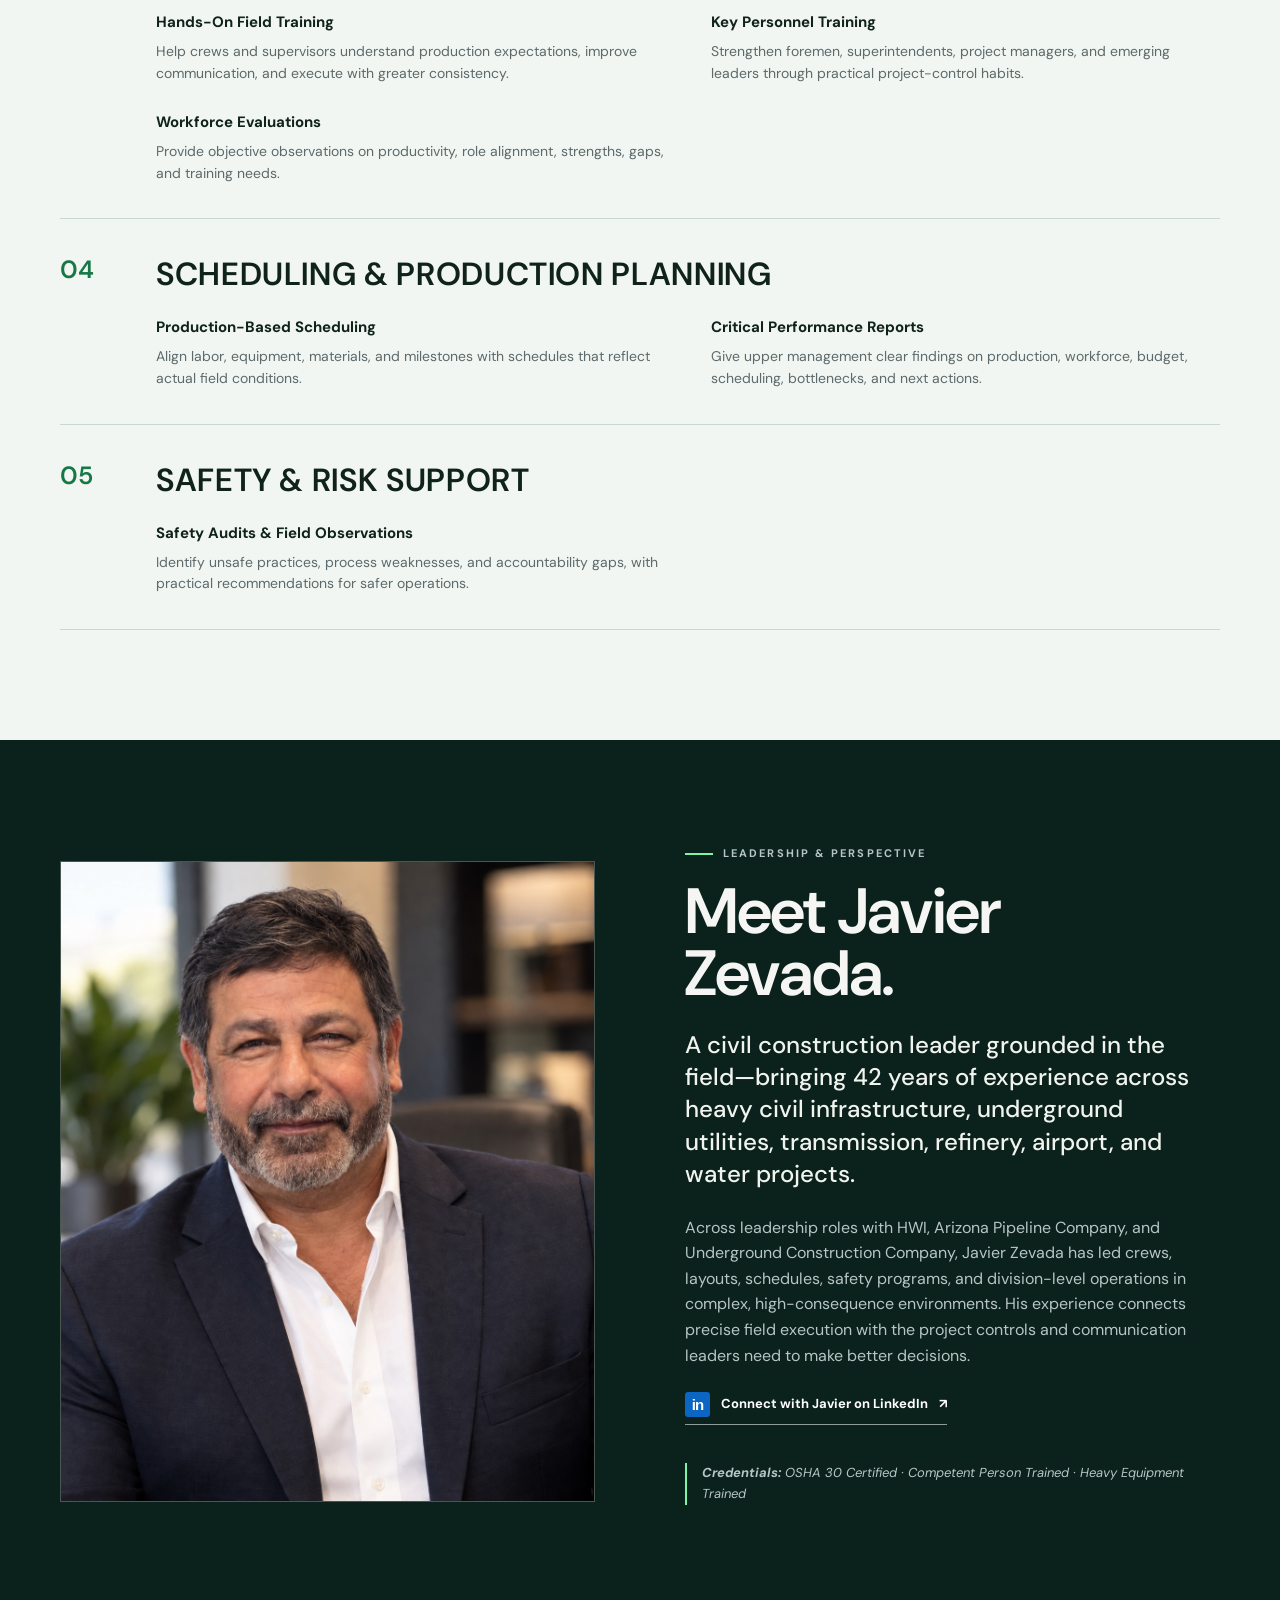
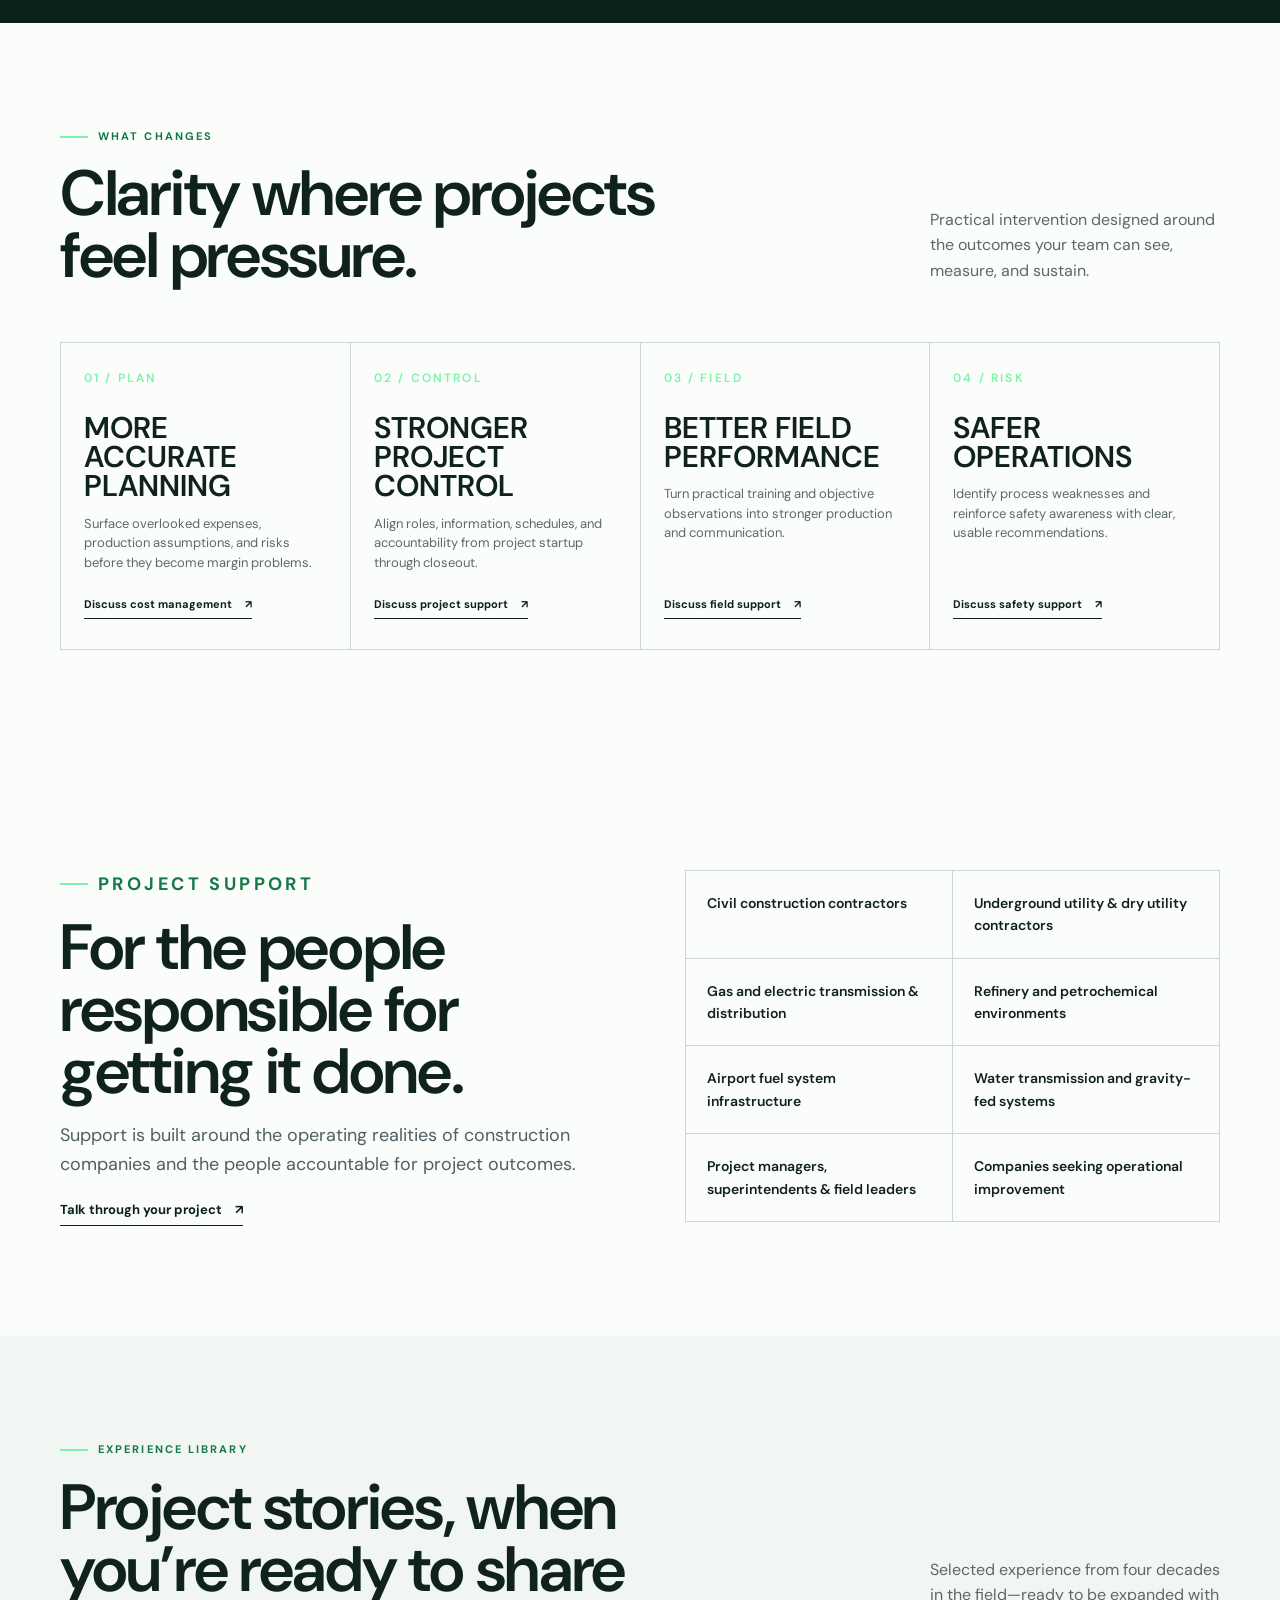
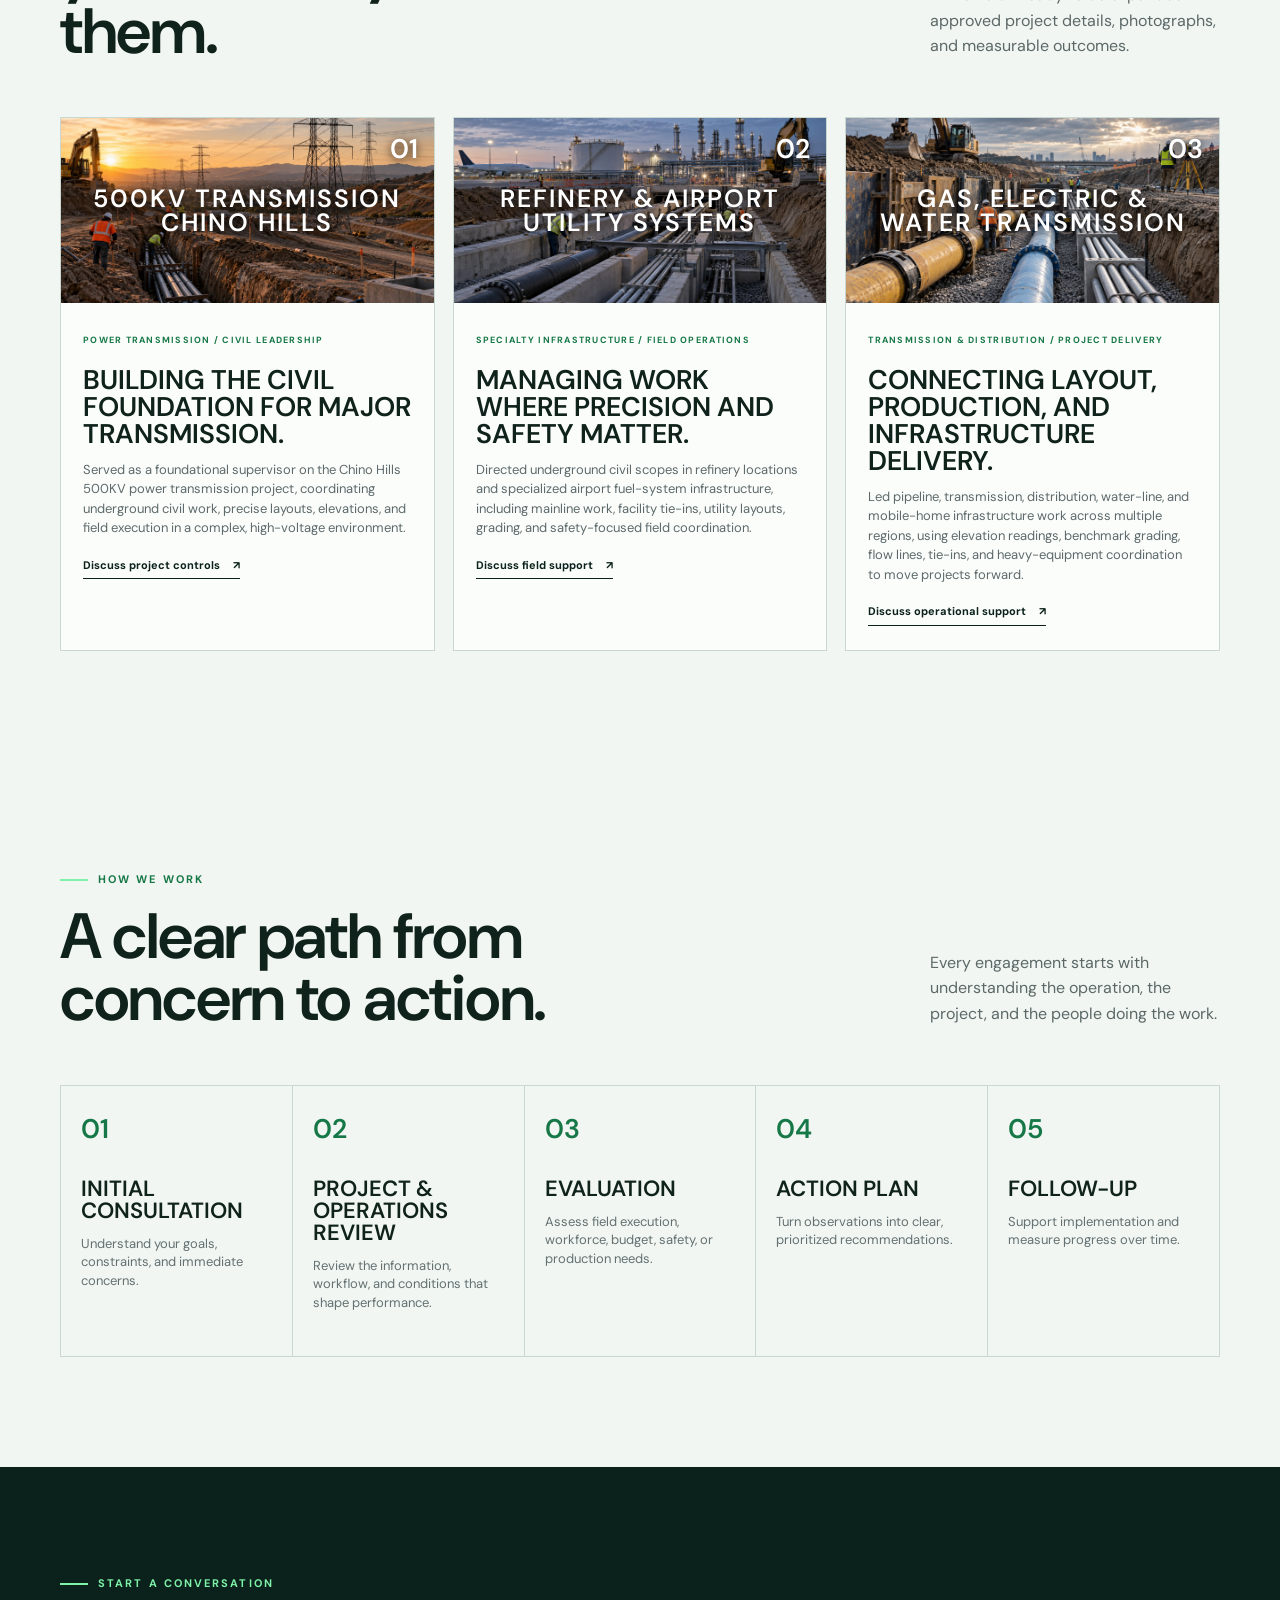
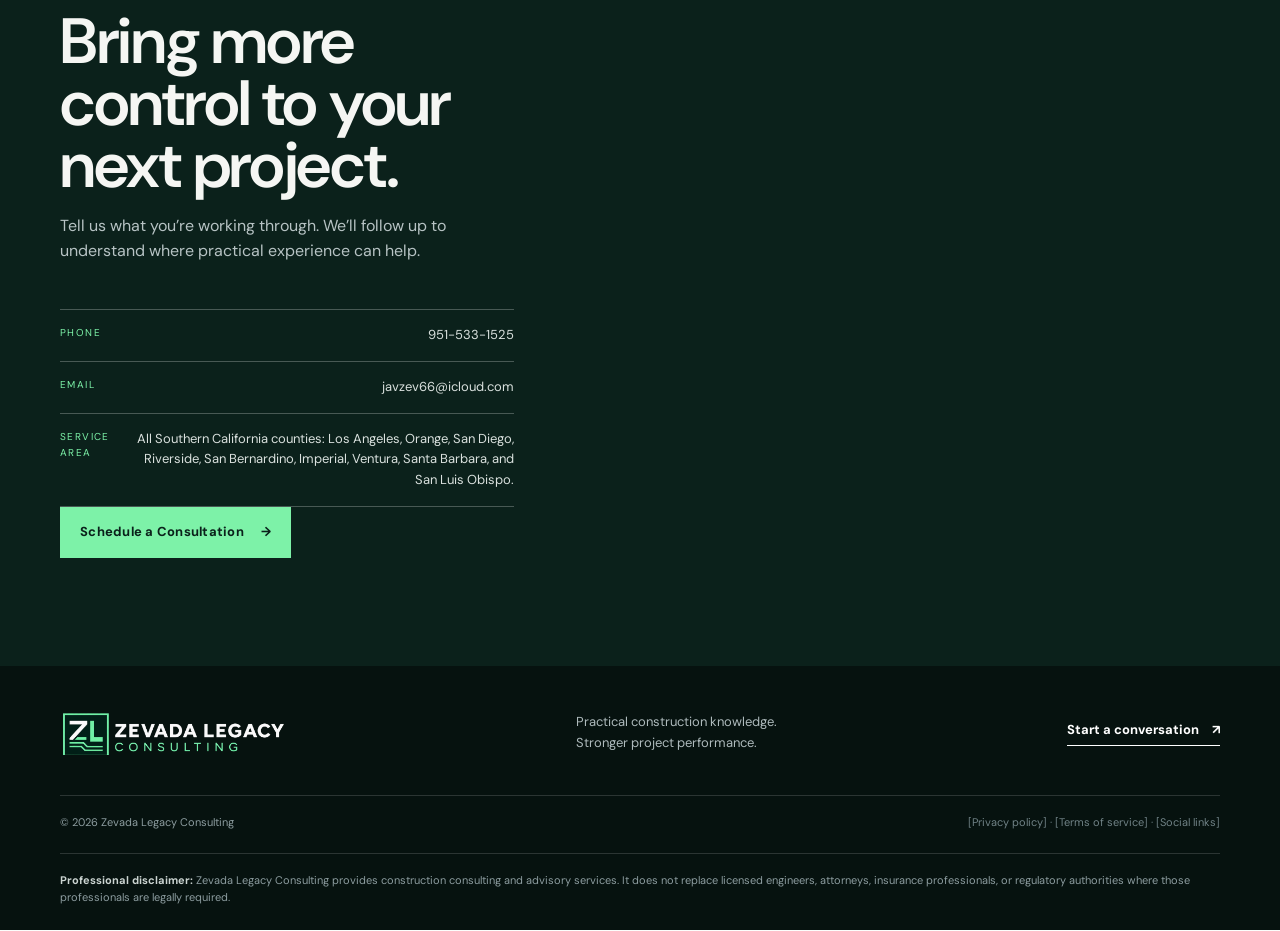
==== commit 88484ba8: "Add Votel consultation booking flow" ====
--- a/index.html
+++ b/index.html
@@ -54,7 +54,7 @@
         <a href="#services">Services</a>
         <a href="#industries">Project Support</a>
         <a href="#process">Approach</a>
-        <a class="nav-cta" href="#contact">Schedule a Consultation <span aria-hidden="true">↗</span></a>
+        <button class="nav-cta" type="button" data-booking-trigger aria-haspopup="dialog">Schedule a Consultation <span aria-hidden="true">↗</span></button>
       </nav>
     </div>
   </header>
@@ -70,7 +70,7 @@
           <h1>Build with greater <em>clarity and control.</em></h1>
           <p class="hero-lede">42 years of construction expertise. Stronger planning. Stronger margins.</p>
           <p class="hero-body">Practical guidance for contractors and construction leaders who need clearer project control, better production, and accountable execution.</p>
-          <div class="hero-actions"><a class="button button-accent" href="#contact">Schedule a Consultation <span aria-hidden="true">→</span></a><a class="text-link light" href="#services">Explore Our Services <span aria-hidden="true">↓</span></a></div>
+          <div class="hero-actions"><button class="button button-accent booking-trigger" type="button" data-booking-trigger aria-haspopup="dialog">Schedule a Consultation <span aria-hidden="true">→</span></button><a class="text-link light" href="#services">Explore Our Services <span aria-hidden="true">↓</span></a></div>
         </div>
       </div>
       <div class="container experience-strip"><div><b>42+</b><span>Years of civil construction experience</span></div><div><b>01</b><span>Practical advice. Built around your operation.</span></div><div><b>→</b><span>Better decisions at every project stage</span></div></div>
@@ -128,11 +128,61 @@
 
     <section class="process section-sand" id="process"><div class="container"><div class="section-heading"><div><p class="eyebrow dark"><span></span> How we work</p><h2>A clear path from concern to action.</h2></div><p>Every engagement starts with understanding the operation, the project, and the people doing the work.</p></div><ol class="process-grid"><li><span>01</span><h3>Initial consultation</h3><p>Understand your goals, constraints, and immediate concerns.</p></li><li><span>02</span><h3>Project &amp; operations review</h3><p>Review the information, workflow, and conditions that shape performance.</p></li><li><span>03</span><h3>Evaluation</h3><p>Assess field execution, workforce, budget, safety, or production needs.</p></li><li><span>04</span><h3>Action plan</h3><p>Turn observations into clear, prioritized recommendations.</p></li><li><span>05</span><h3>Follow-up</h3><p>Support implementation and measure progress over time.</p></li></ol></div></section>
 
-    <section class="contact section-dark" id="contact"><div class="container contact-layout"><div><p class="eyebrow"><span></span> Start a conversation</p><h2>Bring more control to your next project.</h2><p>Tell us what you’re working through. We’ll follow up to understand where practical experience can help.</p><div class="contact-details"><div><small>PHONE</small><span>951-533-1525</span></div><div><small>EMAIL</small><span>javzev66@icloud.com</span></div><div><small>SERVICE AREA</small><span>All Southern California counties: Los Angeles, Orange, San Diego, Riverside, San Bernardino, Imperial, Ventura, Santa Barbara, and San Luis Obispo.</span></div></div></div><div id="crm-form-J3r8"></div><script src="https://app.votel.ai/form-embed/v1.js"></script><script>CRMEmbed.createWidget("J3r8", { width: "100%", transparent: true });</script></div></section>
+    <section class="contact section-dark" id="contact"><div class="container contact-layout"><div><p class="eyebrow"><span></span> Start a conversation</p><h2>Bring more control to your next project.</h2><p>Tell us what you’re working through. We’ll follow up to understand where practical experience can help.</p><div class="contact-details"><div><small>PHONE</small><span>951-533-1525</span></div><div><small>EMAIL</small><span>javzev66@icloud.com</span></div><div><small>SERVICE AREA</small><span>All Southern California counties: Los Angeles, Orange, San Diego, Riverside, San Bernardino, Imperial, Ventura, Santa Barbara, and San Luis Obispo.</span></div></div><button class="button button-accent booking-trigger" type="button" data-booking-trigger aria-haspopup="dialog">Schedule a Consultation <span aria-hidden="true">→</span></button></div><div id="crm-form-J3r8"></div><script src="https://app.votel.ai/form-embed/v1.js"></script><script>CRMEmbed.createWidget("J3r8", { width: "100%", transparent: true });</script></div></section>
   </main>
 
   <footer class="site-footer"><div class="container footer-top"><a class="brand" href="#top"><img class="brand-wordmark" src="assets/brand-wordmark.png" alt="Zevada Legacy Consulting" /></a><p>Practical construction knowledge.<br />Stronger project performance.</p><a class="text-link light" href="#contact">Start a conversation <span aria-hidden="true">↗</span></a></div><div class="container footer-bottom"><span>© 2026 Zevada Legacy Consulting</span><span>[Privacy policy] · [Terms of service] · [Social links]</span></div><div class="container disclaimer"><strong>Professional disclaimer:</strong> Zevada Legacy Consulting provides construction consulting and advisory services. It does not replace licensed engineers, attorneys, insurance professionals, or regulatory authorities where those professionals are legally required.</div></footer>
+  <div id="booking-widget" class="booking-widget-host" aria-hidden="true"></div>
   <script src="config.js"></script>
   <script src="script.js"></script>
+  <!-- Chat Widget -->
+  <script>
+    (function(w,d,s,l,i){
+      w[l]=w[l]||[];
+      w[l].config = {
+        "id": "widget-1790100685748-wr3yvsxw4",
+        "name": "Zevada Legacy Assistant",
+        "theme": "dark",
+        "enabled": true,
+        "metadata": {},
+        "position": "bottom-right",
+        "fontSize": 15,
+        "agentName": "Zevada Website Concierge",
+        "avatarUrl": "/api/upload/573d19f6-d621-4ff8-b732-72a8bbd57e0f/image/3bca6a8b-e2f7-4c0f-bf77-418d4084c4f9.png",
+        "chatWidth": "normal",
+        "createdAt": "2026-09-22T18:11:25.748Z",
+        "textColor": "#ffffff",
+        "updatedAt": "2026-09-22T19:52:48.852Z",
+        "buttonText": "Chat with Us",
+        "fontFamily": "inherit",
+        "widgetMode": "chat-voice",
+        "companyName": "Zevada Legacy Consulting",
+        "customCSS": "",
+        "snapPadding": 0,
+        "primaryColor": "#3dffb5",
+        "targetDivId": "",
+        "mountStrategy": "append",
+        "snapToScreen": false,
+        "placeholderText": "Chat with us ",
+        "labelFontWeight": 700,
+        "shortcutMessages": [],
+        "customFontFamily": "",
+        "customJavaScript": "",
+        "gradientEndColor": "#16e395",
+        "gradientStartColor": "#928b8b",
+        "allowTranscriptToggle": true,
+        "enableVisitorIdentity": true,
+        "agentId": "91cada65-dcdb-40c0-ba6f-f6b77b2e58fb",
+        "apiUrl": "https://app.nuerovas.com",
+        "stid": "573d19f6-d621-4ff8-b732-72a8bbd57e0f"
+      };
+      var f=d.getElementsByTagName(s)[0],
+      j=d.createElement(s);
+      j.async=true;
+      j.src='https://app.nuerovas.com/widget/embed.js?id='+i;
+      f.parentNode.insertBefore(j,f);
+    })(window,document,'script','VotelWidget','widget-1790100685748-wr3yvsxw4');
+  </script>
+  <!-- End Chat Widget -->
 </body>
 </html>
--- a/styles.css
+++ b/styles.css
@@ -1,5 +1,5 @@
-:root{--navy:#10232f;--navy-deep:#0b1921;--ink:#1d2a2f;--muted:#65747a;--line:#ccd0c9;--sand:#e9e7df;--paper:#f6f6f2;--orange:#e39a42;--orange-dark:#b86e23;--white:#fff;--display:'Barlow Condensed',Impact,sans-serif;--body:'DM Sans',Arial,sans-serif}*{box-sizing:border-box}html{scroll-behavior:smooth}body{margin:0;color:var(--ink);background:var(--paper);font-family:var(--body);font-size:16px;line-height:1.6}a{color:inherit;text-decoration:none}button,input,select,textarea{font:inherit}.container{width:min(1160px,calc(100% - 48px));margin:0 auto}.sr-only{position:absolute;width:1px;height:1px;padding:0;margin:-1px;overflow:hidden;clip:rect(0,0,0,0);white-space:nowrap;border:0}.skip-link{position:absolute;top:-50px;left:20px;padding:10px 15px;background:var(--orange);z-index:10}.skip-link:focus{top:10px}.site-header{background:var(--navy);color:#fff;position:sticky;top:0;z-index:5;border-bottom:1px solid rgba(255,255,255,.13)}.nav-wrap{min-height:82px;display:flex;align-items:center;justify-content:space-between}.brand{display:flex;align-items:center;gap:11px;line-height:1;color:#fff}.brand-mark{display:grid;place-items:center;width:40px;height:40px;border:1px solid var(--orange);color:var(--orange);font:600 18px var(--display);letter-spacing:.06em}.brand strong,.brand small{display:block}.brand strong{font-size:13px;letter-spacing:.14em}.brand small{margin-top:5px;font-size:9px;letter-spacing:.3em;color:#aebbc0}nav{display:flex;align-items:center;gap:30px;font-size:13px;font-weight:600}nav a{color:#dbe1e1}nav a:hover,nav a:focus{color:var(--orange)}.nav-cta{border:1px solid rgba(227,154,66,.7);padding:11px 14px;color:#fff}.menu-toggle{display:none;background:none;border:0;color:#fff}.section-dark{background:var(--navy);color:#f5f6f3}.hero{position:relative;overflow:hidden;padding-top:94px}.hero-grid{position:absolute;inset:0;opacity:.16;background-image:linear-gradient(rgba(191,211,210,.3) 1px,transparent 1px),linear-gradient(90deg,rgba(191,211,210,.3) 1px,transparent 1px);background-size:68px 68px;mask-image:linear-gradient(90deg,#000,transparent 80%)}.hero-layout{position:relative;display:grid;grid-template-columns:1fr .8fr;gap:70px;align-items:center;min-height:500px}.eyebrow{font-size:11px;letter-spacing:.19em;text-transform:uppercase;color:var(--orange);font-weight:700;display:flex;align-items:center;gap:10px;margin:0 0 18px}.eyebrow span{display:inline-block;width:28px;height:2px;background:var(--orange)}.eyebrow.dark{color:var(--orange-dark)}.hero h1,h2{font:600 clamp(46px,6vw,84px)/.97 var(--display);letter-spacing:-.02em;margin:0;max-width:650px}.hero h1 em{font-style:normal;color:var(--orange)}.hero-lede{font:500 25px/1.15 var(--display);max-width:450px;margin:28px 0 12px}.hero-body{color:#bdc8c9;max-width:500px;margin:0}.hero-actions{display:flex;align-items:center;gap:25px;margin-top:32px}.button{display:inline-flex;align-items:center;justify-content:center;gap:17px;border:0;cursor:pointer;padding:15px 20px;font-weight:700;font-size:13px;letter-spacing:.02em}.button-accent{background:var(--orange);color:var(--navy)}.button-accent:hover{background:#f0ad54}.text-link{display:inline-flex;gap:13px;align-items:center;font-weight:700;font-size:13px;border-bottom:1px solid currentColor;padding-bottom:4px;color:var(--navy)}.text-link.light{color:#fff}.hero-visual{height:390px;position:relative;border-left:1px solid rgba(225,237,230,.45);border-bottom:1px solid rgba(225,237,230,.45);background:radial-gradient(circle at 50% 52%,rgba(227,154,66,.22),transparent 15%),linear-gradient(140deg,transparent 49%,rgba(206,219,213,.16) 50%,transparent 51%)}.visual-label{position:absolute;left:22px;top:20px;font:12px var(--display);letter-spacing:.2em;color:#b9c5c6}.utility-line{position:absolute;height:1px;background:var(--orange);transform-origin:left center;opacity:.9}.line-a{width:73%;left:10%;top:45%;transform:rotate(-18deg)}.line-b{width:65%;left:30%;top:26%;transform:rotate(63deg);background:#aac7c1}.line-c{width:52%;left:23%;top:68%;transform:rotate(-58deg);background:#aac7c1}.node{position:absolute;border:1px solid var(--orange);background:var(--navy);width:66px;height:66px;border-radius:50%;display:grid;place-items:center;font:600 21px var(--display);color:var(--orange)}.node span{font:9px var(--body);letter-spacing:.14em;color:#fff;position:absolute;top:69px}.node-one{left:13%;top:37%}.node-two{right:18%;top:17%}.node-three{right:28%;bottom:15%}.visual-caption{position:absolute;bottom:22px;left:22px;display:grid;gap:2px;font-size:11px;color:#aebbbd}.visual-caption strong{font-size:10px;letter-spacing:.15em;color:var(--orange)}.experience-strip{position:relative;border-top:1px solid rgba(255,255,255,.2);display:grid;grid-template-columns:repeat(3,1fr);margin-top:25px;padding:25px 0 29px}.experience-strip div{display:flex;align-items:center;gap:14px;padding-left:22px;border-left:1px solid rgba(255,255,255,.22)}.experience-strip div:first-child{padding-left:0;border:0}.experience-strip b{color:var(--orange);font:600 31px var(--display)}.experience-strip span{font-size:12px;line-height:1.35;color:#bdc8c9;max-width:150px}.section-light,.section-sand{padding:110px 0}.section-light{background:var(--paper)}.section-sand{background:var(--sand)}.split-layout{display:grid;grid-template-columns:1fr 1fr;gap:90px;align-items:start}.intro h2,.industries h2{font-size:clamp(43px,5vw,69px)}.intro-copy{padding-top:44px;max-width:500px}.intro-copy p,.industries p{font-size:18px;color:#4f5f63}.intro-copy p:first-child{font-size:23px;line-height:1.35;color:var(--ink);margin-top:0}.section-heading{display:flex;justify-content:space-between;gap:60px;align-items:end;margin-bottom:54px}.section-heading h2{font-size:clamp(44px,5vw,68px)}.section-heading>p{max-width:290px;margin:0 0 4px;color:#5c6868}.service-groups{border-top:1px solid var(--line)}.service-group{display:grid;grid-template-columns:70px 1fr;gap:26px;padding:34px 0;border-bottom:1px solid var(--line)}.group-number{color:var(--orange-dark);font:600 25px var(--display)}.service-group h3{font:600 32px var(--display);text-transform:uppercase;letter-spacing:.02em;margin:0 0 20px}.service-list{display:grid;grid-template-columns:repeat(2,1fr);gap:25px 45px}.service-list h4{font-size:15px;margin:0 0 7px}.service-list p{font-size:14px;line-height:1.55;color:#5d696b;margin:0}.javier{padding:105px 0}.javier .split-layout{align-items:center}.javier h2{font-size:clamp(48px,5vw,72px)}.javier p{color:#b8c5c6;max-width:510px}.javier .large-copy{font:500 24px/1.35 var(--display);color:#f1f3ee}.portrait-placeholder{height:410px;display:flex;flex-direction:column;align-items:center;justify-content:center;border:1px solid rgba(230,241,233,.3);background:repeating-linear-gradient(135deg,transparent,transparent 30px,rgba(230,241,233,.06) 31px,transparent 32px);color:#abbabc}.portrait-placeholder span{font:600 40px/.9 var(--display);letter-spacing:.1em;color:var(--orange);text-align:center}.portrait-placeholder small{font-size:11px;margin-top:26px}.placeholder-note{border-left:2px solid var(--orange);padding-left:15px;font-size:13px;font-style:italic}.support-grid{display:grid;grid-template-columns:repeat(2,1fr);border-top:1px solid var(--line);border-left:1px solid var(--line)}.support-grid span{min-height:76px;padding:21px;border-right:1px solid var(--line);border-bottom:1px solid var(--line);font-weight:600;font-size:14px}.support-grid .placeholder-chip{color:#718084;font-style:italic}.process-grid{list-style:none;padding:0;margin:0;display:grid;grid-template-columns:repeat(5,1fr);border-top:1px solid var(--line);border-left:1px solid var(--line)}.process-grid li{padding:25px 20px 30px;border-right:1px solid var(--line);border-bottom:1px solid var(--line)}.process-grid span{color:var(--orange-dark);font:600 27px var(--display)}.process-grid h3{font:600 22px/1 var(--display);text-transform:uppercase;margin:32px 0 10px}.process-grid p{font-size:13px;color:#647072;line-height:1.45}.contact{padding:108px 0}.contact-layout{display:grid;grid-template-columns:.75fr 1fr;gap:100px}.contact h2{font-size:clamp(48px,5vw,72px)}.contact>div p:not(.eyebrow){color:#b7c3c4;max-width:420px}.contact-details{border-top:1px solid rgba(255,255,255,.25);margin-top:45px}.contact-details div{padding:15px 0;border-bottom:1px solid rgba(255,255,255,.25);display:flex;justify-content:space-between;gap:15px}.contact-details small{font-size:10px;letter-spacing:.14em;color:var(--orange)}.contact-details span{font-size:13px;color:#dae1de;text-align:right}form{display:grid;gap:17px}label{display:grid;gap:6px;font-size:11px;letter-spacing:.08em;text-transform:uppercase;color:#aebbbc;font-weight:700}.form-row{display:grid;grid-template-columns:1fr 1fr;gap:14px}input,select,textarea{width:100%;border:1px solid rgba(203,221,215,.3);background:rgba(255,255,255,.06);color:#fff;padding:11px 12px;font-size:14px;outline:none;text-transform:none;letter-spacing:0;resize:vertical}select option{color:var(--ink)}input:focus,select:focus,textarea:focus{border-color:var(--orange);box-shadow:0 0 0 2px rgba(227,154,66,.15)}.consent{display:flex;grid-template-columns:none;align-items:flex-start;gap:8px;text-transform:none;letter-spacing:0;font-size:11px;line-height:1.35;font-weight:400}.consent input{width:auto;margin-top:2px}.form-note{font-size:11px!important;color:#8fa0a2!important;margin:0}.form-status{font-size:13px!important;color:var(--orange)!important;margin:0}.site-footer{background:var(--navy-deep);color:#fff;padding:45px 0 25px}.footer-top{display:flex;align-items:center;justify-content:space-between;gap:30px;padding-bottom:40px}.footer-top p{font-size:13px;color:#aebabc;margin:0}.footer-bottom,.disclaimer{border-top:1px solid rgba(255,255,255,.15);padding-top:18px;color:#8d9da0;font-size:11px;display:flex;justify-content:space-between;gap:20px}.disclaimer{display:block;line-height:1.5;margin-top:22px;padding-top:18px}.disclaimer strong{color:#cbd4d1}.footer-bottom span:last-child{color:#708286}
-@media(max-width:850px){.container{width:min(100% - 34px,650px)}.menu-toggle{display:grid;gap:4px;padding:8px}.menu-toggle span{width:23px;height:2px;background:#fff}nav{display:none;position:absolute;top:82px;left:0;right:0;padding:18px 25px 25px;background:var(--navy);flex-direction:column;align-items:stretch;gap:0;border-top:1px solid rgba(255,255,255,.15)}nav.is-open{display:flex}nav a{padding:12px 0}.nav-cta{text-align:center;margin-top:10px}.hero{padding-top:65px}.hero-layout,.split-layout,.contact-layout{grid-template-columns:1fr;gap:45px}.hero-layout{min-height:auto}.hero h1{font-size:64px}.hero-visual{height:300px}.experience-strip{grid-template-columns:1fr;gap:15px}.experience-strip div,.experience-strip div:first-child{padding:11px 0;border-left:0;border-top:1px solid rgba(255,255,255,.22)}.experience-strip div:first-child{border-top:0}.section-light,.section-sand,.javier,.contact{padding:75px 0}.intro-copy{padding-top:0}.section-heading{display:block;margin-bottom:40px}.section-heading>p{margin-top:25px}.service-list{grid-template-columns:1fr;gap:20px}.process-grid{grid-template-columns:1fr}.process-grid h3{margin-top:18px}.footer-top{align-items:start;flex-direction:column}.footer-bottom{flex-direction:column;gap:4px}.contact-layout{gap:55px}}
+:root{--navy:#10232f;--navy-deep:#0b1921;--ink:#1d2a2f;--muted:#65747a;--line:#ccd0c9;--sand:#e9e7df;--paper:#f6f6f2;--orange:#e39a42;--orange-dark:#b86e23;--white:#fff;--display:'Barlow Condensed',Impact,sans-serif;--body:'DM Sans',Arial,sans-serif}*{box-sizing:border-box}html{scroll-behavior:smooth}body{margin:0;color:var(--ink);background:var(--paper);font-family:var(--body);font-size:16px;line-height:1.6}a{color:inherit;text-decoration:none}button,input,select,textarea{font:inherit}.container{width:min(1160px,calc(100% - 48px));margin:0 auto}.sr-only{position:absolute;width:1px;height:1px;padding:0;margin:-1px;overflow:hidden;clip:rect(0,0,0,0);white-space:nowrap;border:0}.skip-link{position:absolute;top:-50px;left:20px;padding:10px 15px;background:var(--orange);z-index:10}.skip-link:focus{top:10px}.site-header{background:var(--navy);color:#fff;position:sticky;top:0;z-index:5;border-bottom:1px solid rgba(255,255,255,.13)}.nav-wrap{min-height:82px;display:flex;align-items:center;justify-content:space-between}.brand{display:flex;align-items:center;gap:11px;line-height:1;color:#fff}.brand-mark{display:grid;place-items:center;width:40px;height:40px;border:1px solid var(--orange);color:var(--orange);font:600 18px var(--display);letter-spacing:.06em}.brand strong,.brand small{display:block}.brand strong{font-size:13px;letter-spacing:.14em}.brand small{margin-top:5px;font-size:9px;letter-spacing:.3em;color:#aebbc0}nav{display:flex;align-items:center;gap:30px;font-size:13px;font-weight:600}nav a{color:#dbe1e1}nav a:hover,nav a:focus{color:var(--orange)}.nav-cta{border:1px solid rgba(227,154,66,.7);padding:11px 14px;color:#fff;background:transparent;cursor:pointer;font:inherit}.menu-toggle{display:none;background:none;border:0;color:#fff}.section-dark{background:var(--navy);color:#f5f6f3}.hero{position:relative;overflow:hidden;padding-top:94px}.hero-grid{position:absolute;inset:0;opacity:.16;background-image:linear-gradient(rgba(191,211,210,.3) 1px,transparent 1px),linear-gradient(90deg,rgba(191,211,210,.3) 1px,transparent 1px);background-size:68px 68px;mask-image:linear-gradient(90deg,#000,transparent 80%)}.hero-layout{position:relative;display:grid;grid-template-columns:1fr .8fr;gap:70px;align-items:center;min-height:500px}.eyebrow{font-size:11px;letter-spacing:.19em;text-transform:uppercase;color:var(--orange);font-weight:700;display:flex;align-items:center;gap:10px;margin:0 0 18px}.eyebrow span{display:inline-block;width:28px;height:2px;background:var(--orange)}.eyebrow.dark{color:var(--orange-dark)}.hero h1,h2{font:600 clamp(46px,6vw,84px)/.97 var(--display);letter-spacing:-.02em;margin:0;max-width:650px}.hero h1 em{font-style:normal;color:var(--orange)}.hero-lede{font:500 25px/1.15 var(--display);max-width:450px;margin:28px 0 12px}.hero-body{color:#bdc8c9;max-width:500px;margin:0}.hero-actions{display:flex;align-items:center;gap:25px;margin-top:32px}.button{display:inline-flex;align-items:center;justify-content:center;gap:17px;border:0;cursor:pointer;padding:15px 20px;font-weight:700;font-size:13px;letter-spacing:.02em}.button-accent{background:var(--orange);color:var(--navy)}.button-accent:hover{background:#f0ad54}.booking-trigger:focus-visible{outline:3px solid #7DF2A8;outline-offset:4px}.booking-widget-host{position:absolute;width:1px;height:1px;overflow:hidden;clip:rect(0 0 0 0);clip-path:inset(50%);white-space:nowrap}.text-link{display:inline-flex;gap:13px;align-items:center;font-weight:700;font-size:13px;border-bottom:1px solid currentColor;padding-bottom:4px;color:var(--navy)}.text-link.light{color:#fff}.hero-visual{height:390px;position:relative;border-left:1px solid rgba(225,237,230,.45);border-bottom:1px solid rgba(225,237,230,.45);background:radial-gradient(circle at 50% 52%,rgba(227,154,66,.22),transparent 15%),linear-gradient(140deg,transparent 49%,rgba(206,219,213,.16) 50%,transparent 51%)}.visual-label{position:absolute;left:22px;top:20px;font:12px var(--display);letter-spacing:.2em;color:#b9c5c6}.utility-line{position:absolute;height:1px;background:var(--orange);transform-origin:left center;opacity:.9}.line-a{width:73%;left:10%;top:45%;transform:rotate(-18deg)}.line-b{width:65%;left:30%;top:26%;transform:rotate(63deg);background:#aac7c1}.line-c{width:52%;left:23%;top:68%;transform:rotate(-58deg);background:#aac7c1}.node{position:absolute;border:1px solid var(--orange);background:var(--navy);width:66px;height:66px;border-radius:50%;display:grid;place-items:center;font:600 21px var(--display);color:var(--orange)}.node span{font:9px var(--body);letter-spacing:.14em;color:#fff;position:absolute;top:69px}.node-one{left:13%;top:37%}.node-two{right:18%;top:17%}.node-three{right:28%;bottom:15%}.visual-caption{position:absolute;bottom:22px;left:22px;display:grid;gap:2px;font-size:11px;color:#aebbbd}.visual-caption strong{font-size:10px;letter-spacing:.15em;color:var(--orange)}.experience-strip{position:relative;border-top:1px solid rgba(255,255,255,.2);display:grid;grid-template-columns:repeat(3,1fr);margin-top:25px;padding:25px 0 29px}.experience-strip div{display:flex;align-items:center;gap:14px;padding-left:22px;border-left:1px solid rgba(255,255,255,.22)}.experience-strip div:first-child{padding-left:0;border:0}.experience-strip b{color:var(--orange);font:600 31px var(--display)}.experience-strip span{font-size:12px;line-height:1.35;color:#bdc8c9;max-width:150px}.section-light,.section-sand{padding:110px 0}.section-light{background:var(--paper)}.section-sand{background:var(--sand)}.split-layout{display:grid;grid-template-columns:1fr 1fr;gap:90px;align-items:start}.intro h2,.industries h2{font-size:clamp(43px,5vw,69px)}.intro-copy{padding-top:44px;max-width:500px}.intro-copy p,.industries p{font-size:18px;color:#4f5f63}.intro-copy p:first-child{font-size:23px;line-height:1.35;color:var(--ink);margin-top:0}.section-heading{display:flex;justify-content:space-between;gap:60px;align-items:end;margin-bottom:54px}.section-heading h2{font-size:clamp(44px,5vw,68px)}.section-heading>p{max-width:290px;margin:0 0 4px;color:#5c6868}.service-groups{border-top:1px solid var(--line)}.service-group{display:grid;grid-template-columns:70px 1fr;gap:26px;padding:34px 0;border-bottom:1px solid var(--line)}.group-number{color:var(--orange-dark);font:600 25px var(--display)}.service-group h3{font:600 32px var(--display);text-transform:uppercase;letter-spacing:.02em;margin:0 0 20px}.service-list{display:grid;grid-template-columns:repeat(2,1fr);gap:25px 45px}.service-list h4{font-size:15px;margin:0 0 7px}.service-list p{font-size:14px;line-height:1.55;color:#5d696b;margin:0}.javier{padding:105px 0}.javier .split-layout{align-items:center}.javier h2{font-size:clamp(48px,5vw,72px)}.javier p{color:#b8c5c6;max-width:510px}.javier .large-copy{font:500 24px/1.35 var(--display);color:#f1f3ee}.portrait-placeholder{height:410px;display:flex;flex-direction:column;align-items:center;justify-content:center;border:1px solid rgba(230,241,233,.3);background:repeating-linear-gradient(135deg,transparent,transparent 30px,rgba(230,241,233,.06) 31px,transparent 32px);color:#abbabc}.portrait-placeholder span{font:600 40px/.9 var(--display);letter-spacing:.1em;color:var(--orange);text-align:center}.portrait-placeholder small{font-size:11px;margin-top:26px}.placeholder-note{border-left:2px solid var(--orange);padding-left:15px;font-size:13px;font-style:italic}.support-grid{display:grid;grid-template-columns:repeat(2,1fr);border-top:1px solid var(--line);border-left:1px solid var(--line)}.support-grid span{min-height:76px;padding:21px;border-right:1px solid var(--line);border-bottom:1px solid var(--line);font-weight:600;font-size:14px}.support-grid .placeholder-chip{color:#718084;font-style:italic}.process-grid{list-style:none;padding:0;margin:0;display:grid;grid-template-columns:repeat(5,1fr);border-top:1px solid var(--line);border-left:1px solid var(--line)}.process-grid li{padding:25px 20px 30px;border-right:1px solid var(--line);border-bottom:1px solid var(--line)}.process-grid span{color:var(--orange-dark);font:600 27px var(--display)}.process-grid h3{font:600 22px/1 var(--display);text-transform:uppercase;margin:32px 0 10px}.process-grid p{font-size:13px;color:#647072;line-height:1.45}.contact{padding:108px 0}.contact-layout{display:grid;grid-template-columns:.75fr 1fr;gap:100px}.contact h2{font-size:clamp(48px,5vw,72px)}.contact>div p:not(.eyebrow){color:#b7c3c4;max-width:420px}.contact-details{border-top:1px solid rgba(255,255,255,.25);margin-top:45px}.contact-details div{padding:15px 0;border-bottom:1px solid rgba(255,255,255,.25);display:flex;justify-content:space-between;gap:15px}.contact-details small{font-size:10px;letter-spacing:.14em;color:var(--orange)}.contact-details span{font-size:13px;color:#dae1de;text-align:right}form{display:grid;gap:17px}label{display:grid;gap:6px;font-size:11px;letter-spacing:.08em;text-transform:uppercase;color:#aebbbc;font-weight:700}.form-row{display:grid;grid-template-columns:1fr 1fr;gap:14px}input,select,textarea{width:100%;border:1px solid rgba(203,221,215,.3);background:rgba(255,255,255,.06);color:#fff;padding:11px 12px;font-size:14px;outline:none;text-transform:none;letter-spacing:0;resize:vertical}select option{color:var(--ink)}input:focus,select:focus,textarea:focus{border-color:var(--orange);box-shadow:0 0 0 2px rgba(227,154,66,.15)}.consent{display:flex;grid-template-columns:none;align-items:flex-start;gap:8px;text-transform:none;letter-spacing:0;font-size:11px;line-height:1.35;font-weight:400}.consent input{width:auto;margin-top:2px}.form-note{font-size:11px!important;color:#8fa0a2!important;margin:0}.form-status{font-size:13px!important;color:var(--orange)!important;margin:0}.site-footer{background:var(--navy-deep);color:#fff;padding:45px 0 25px}.footer-top{display:flex;align-items:center;justify-content:space-between;gap:30px;padding-bottom:40px}.footer-top p{font-size:13px;color:#aebabc;margin:0}.footer-bottom,.disclaimer{border-top:1px solid rgba(255,255,255,.15);padding-top:18px;color:#8d9da0;font-size:11px;display:flex;justify-content:space-between;gap:20px}.disclaimer{display:block;line-height:1.5;margin-top:22px;padding-top:18px}.disclaimer strong{color:#cbd4d1}.footer-bottom span:last-child{color:#708286}
+@media(max-width:850px){.container{width:min(100% - 34px,650px)}.menu-toggle{display:grid;gap:4px;padding:8px}.menu-toggle span{width:23px;height:2px;background:#fff}nav{display:none;position:absolute;top:82px;left:0;right:0;padding:18px 25px 25px;background:var(--navy);flex-direction:column;align-items:stretch;gap:0;border-top:1px solid rgba(255,255,255,.15)}nav.is-open{display:flex}nav a{padding:12px 0}.nav-cta{text-align:center;margin-top:10px}.hero{padding-top:65px}.hero-layout,.split-layout,.contact-layout{grid-template-columns:1fr;gap:45px}.hero-layout{min-height:auto}.hero h1{font-size:64px}.hero-visual{height:300px}.experience-strip{grid-template-columns:1fr;gap:15px}.experience-strip div,.experience-strip div:first-child{padding:11px 0;border-left:0;border-top:1px solid rgba(255,255,255,.22)}.experience-strip div:first-child{border-top:0}.section-light,.section-sand,.javier,.contact{padding:75px 0}.intro-copy{padding-top:0}.section-heading{display:block;margin-bottom:40px}.section-heading>p{margin-top:25px}.service-list{grid-template-columns:1fr;gap:20px}.process-grid{grid-template-columns:1fr}.process-grid h3{margin-top:18px}.footer-top{align-items:start;flex-direction:column}.footer-bottom{flex-direction:column;gap:4px}.contact-layout{gap:55px}.booking-trigger{max-width:100%}}
 @media(max-width:520px){.hero h1{font-size:52px}.hero-lede{font-size:22px}.hero-actions{align-items:flex-start;flex-direction:column;gap:18px}.hero-visual{height:270px}.service-group{grid-template-columns:45px 1fr;gap:8px}.service-group h3{font-size:27px}.support-grid{grid-template-columns:1fr}.form-row{grid-template-columns:1fr}.contact-details div{display:grid;gap:4px}.contact-details span{text-align:left}.brand strong{font-size:11px}}
 
 /* Editorial consulting components inspired by the reference sites. */
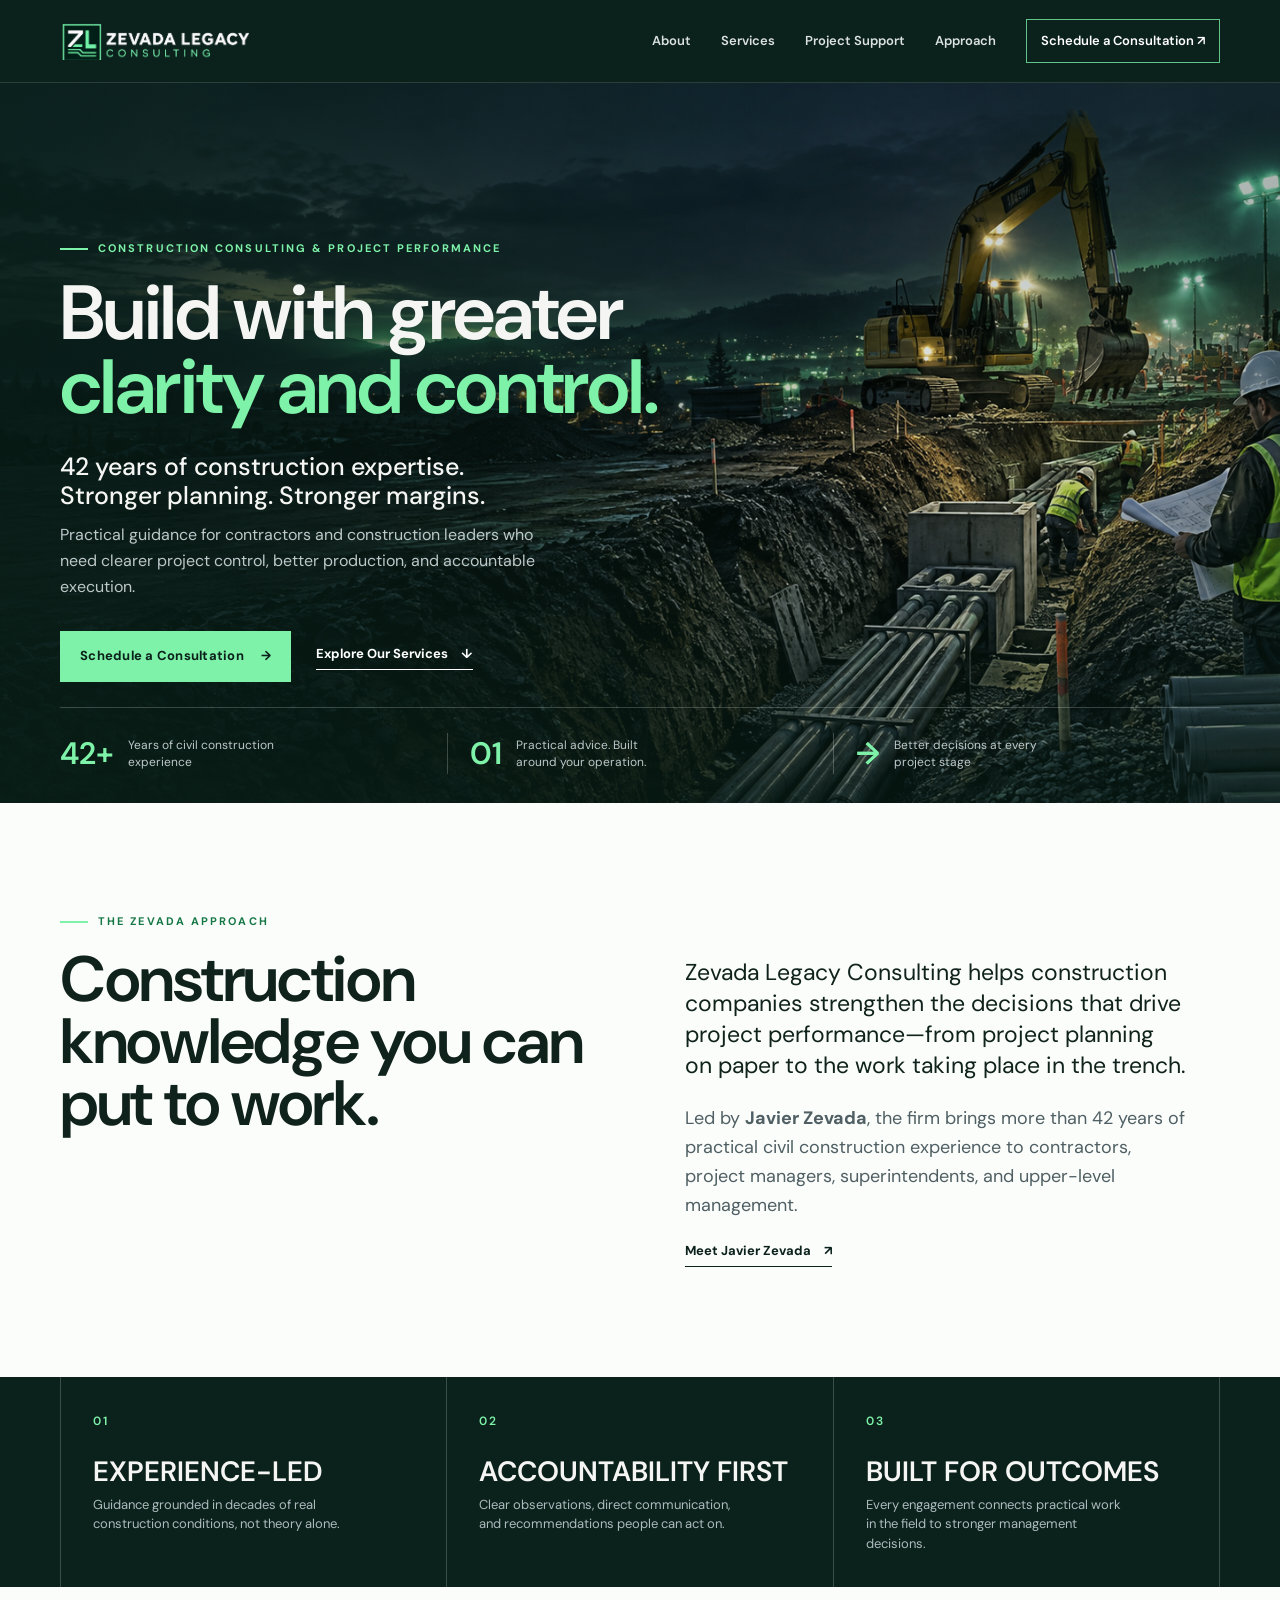
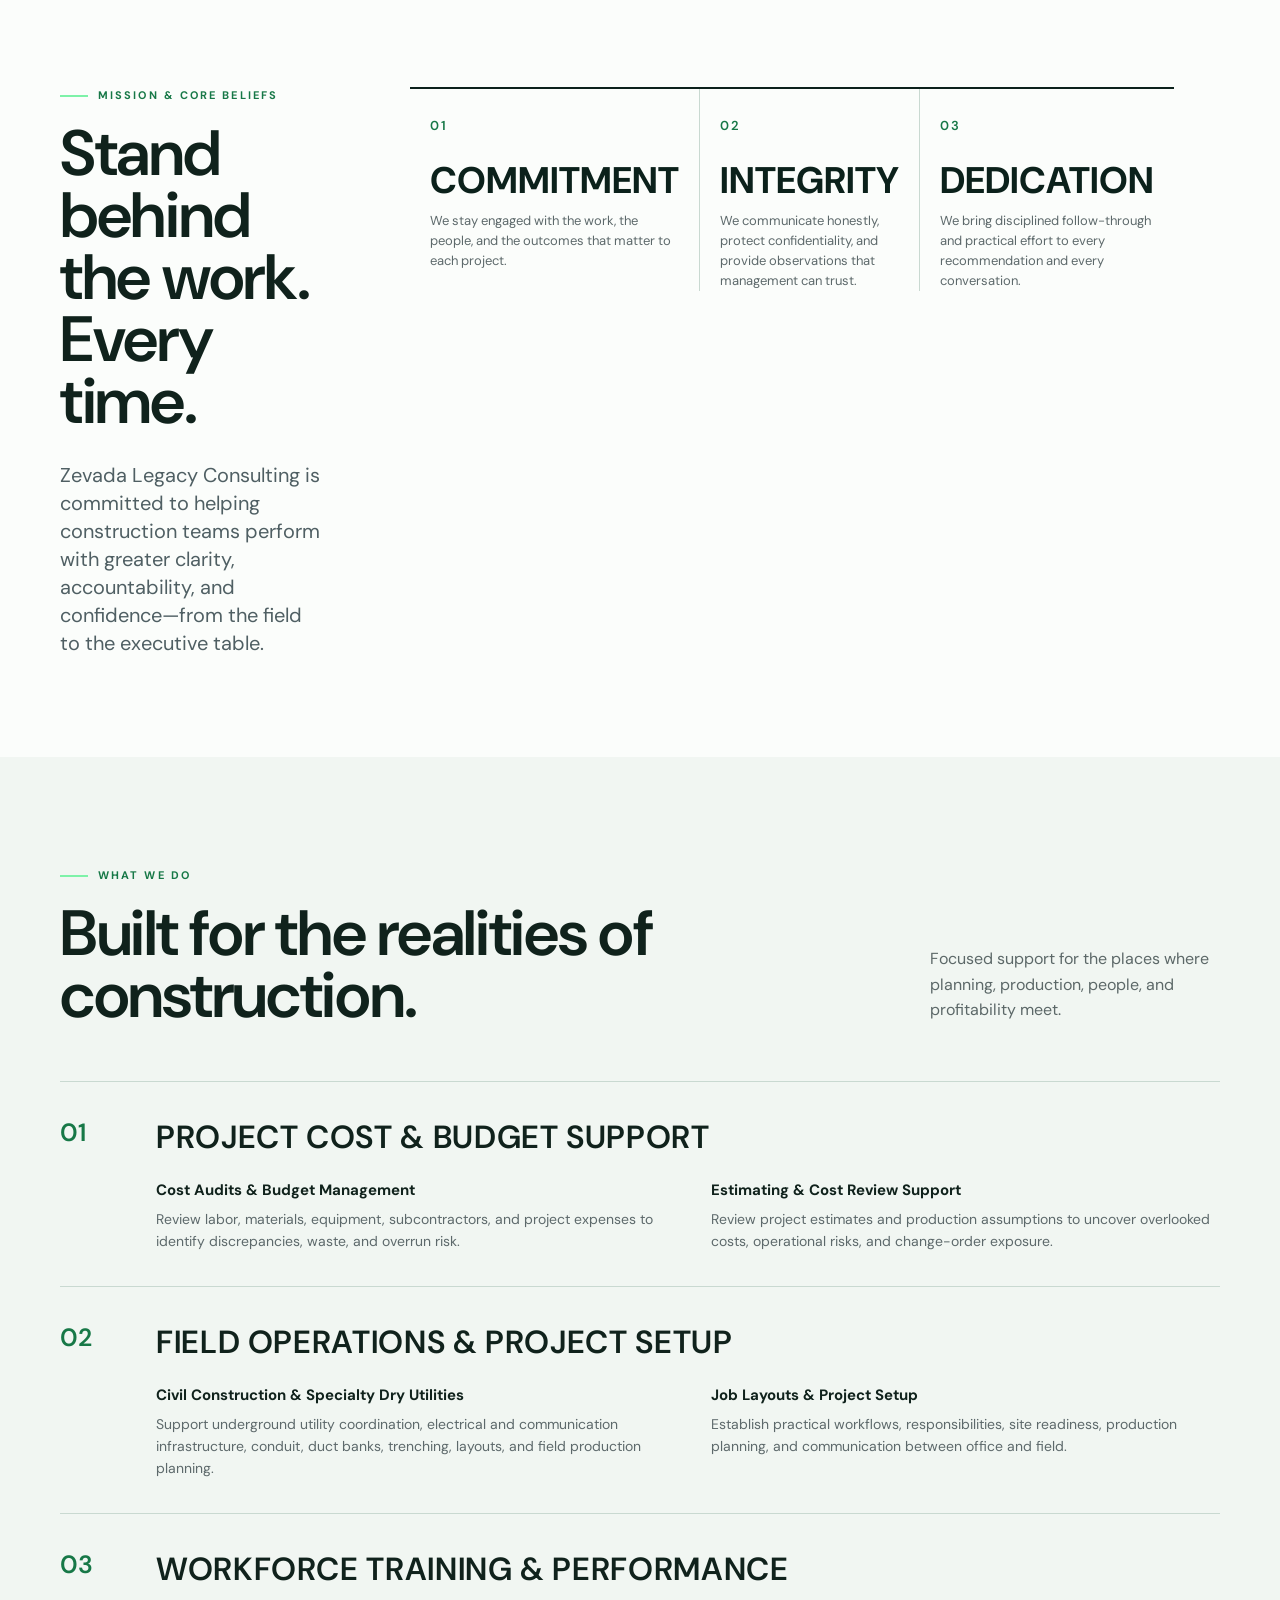
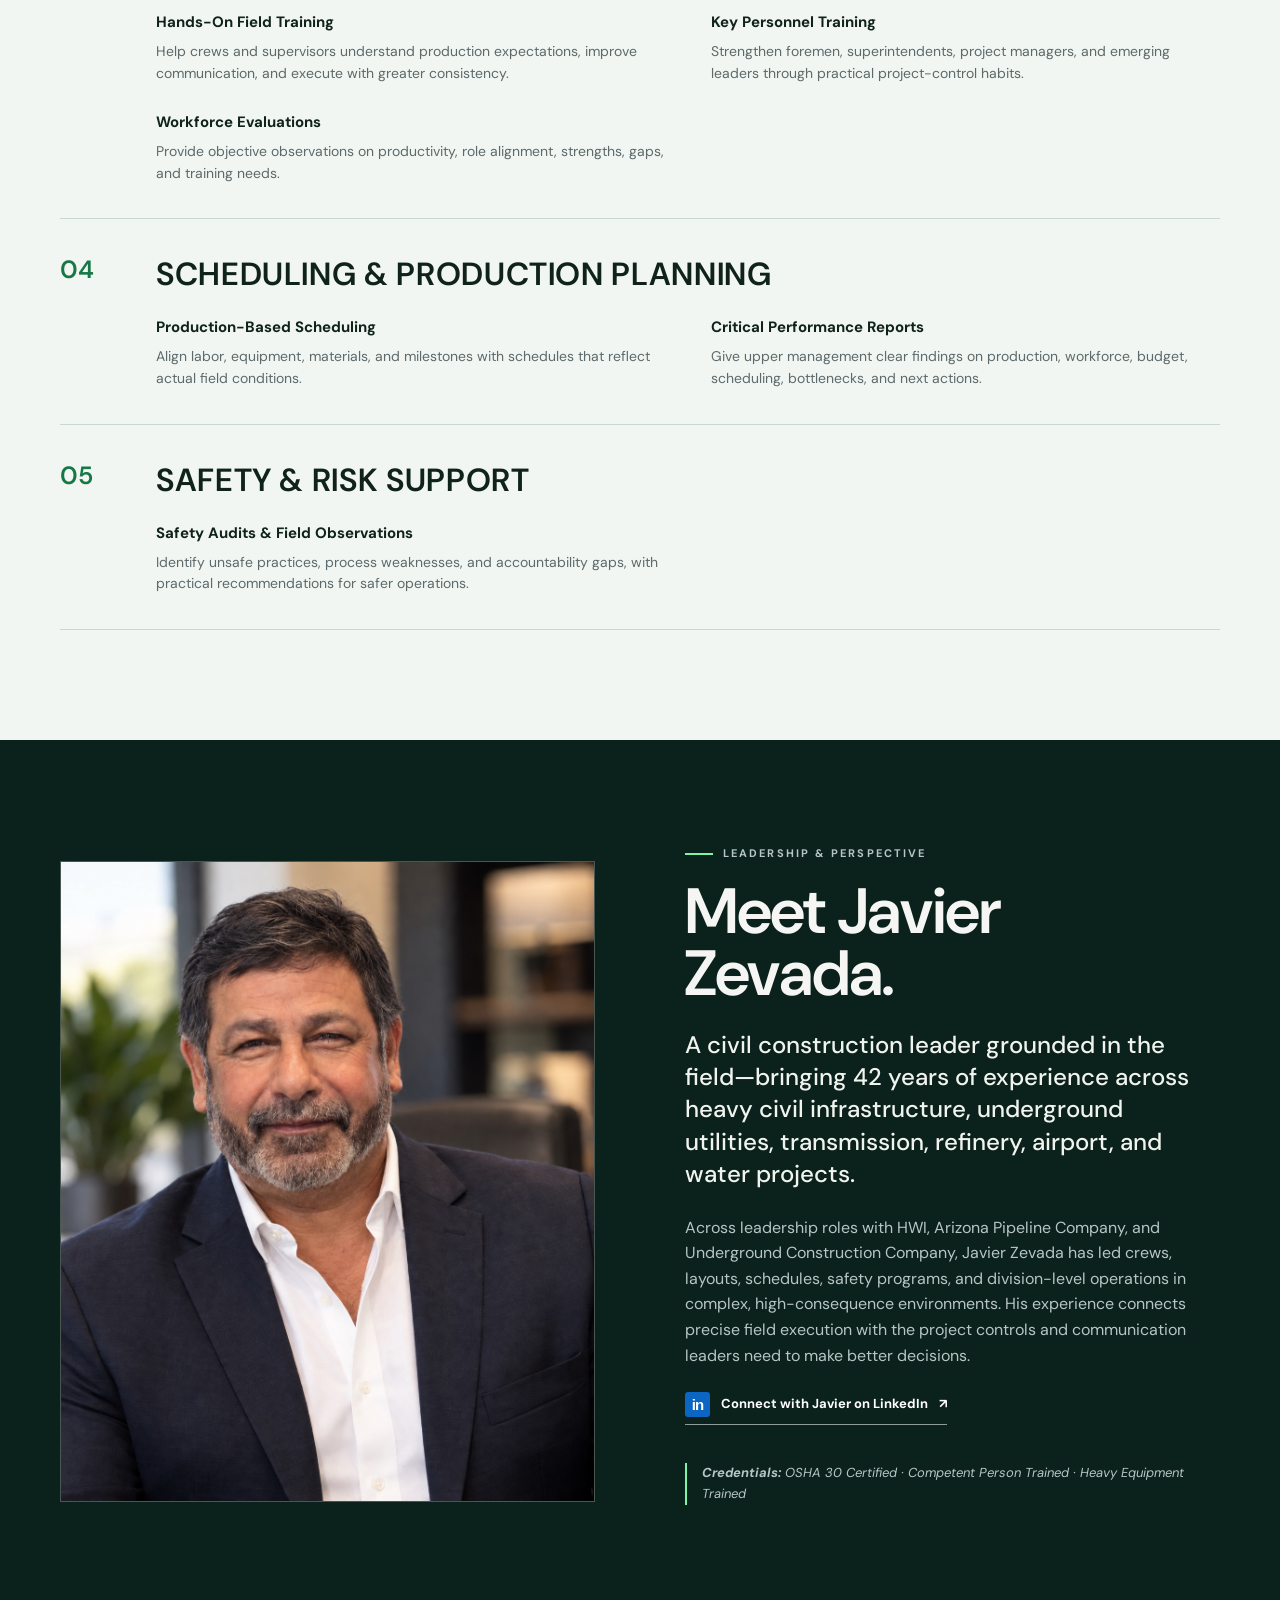
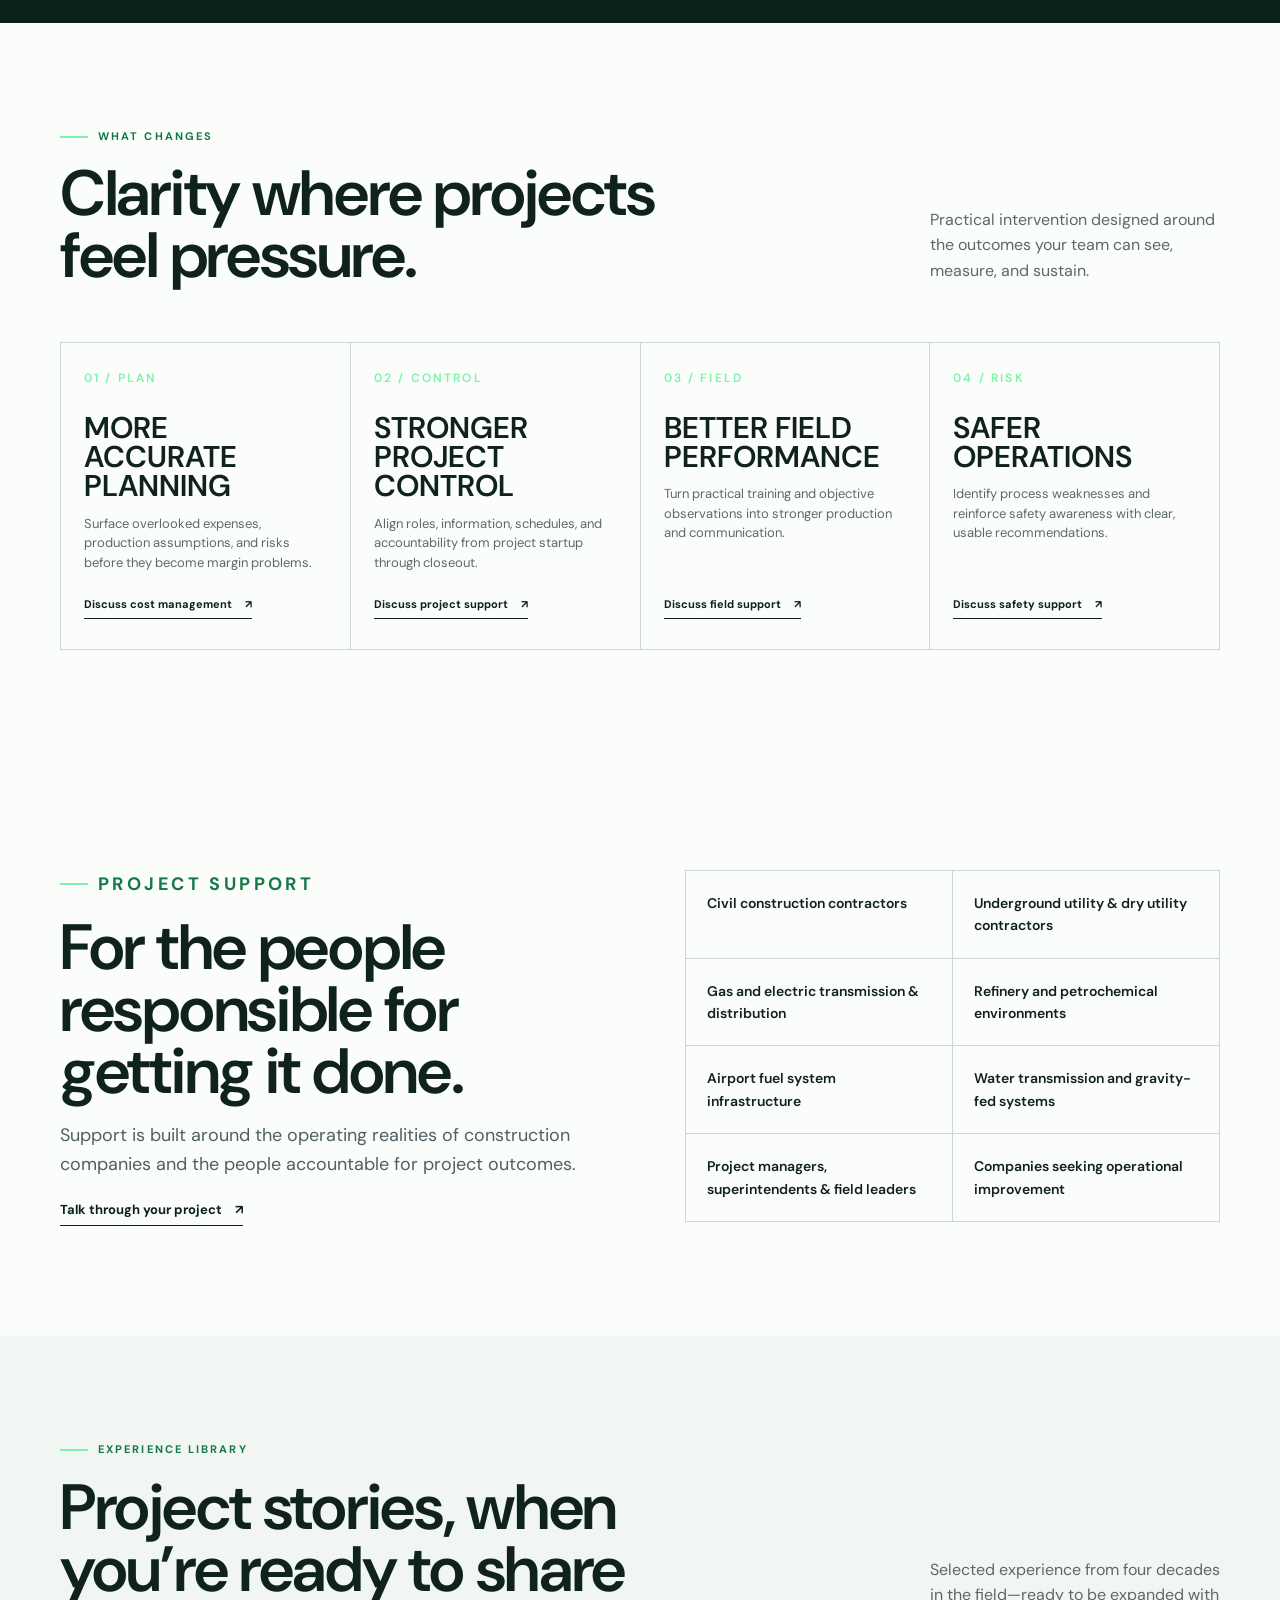
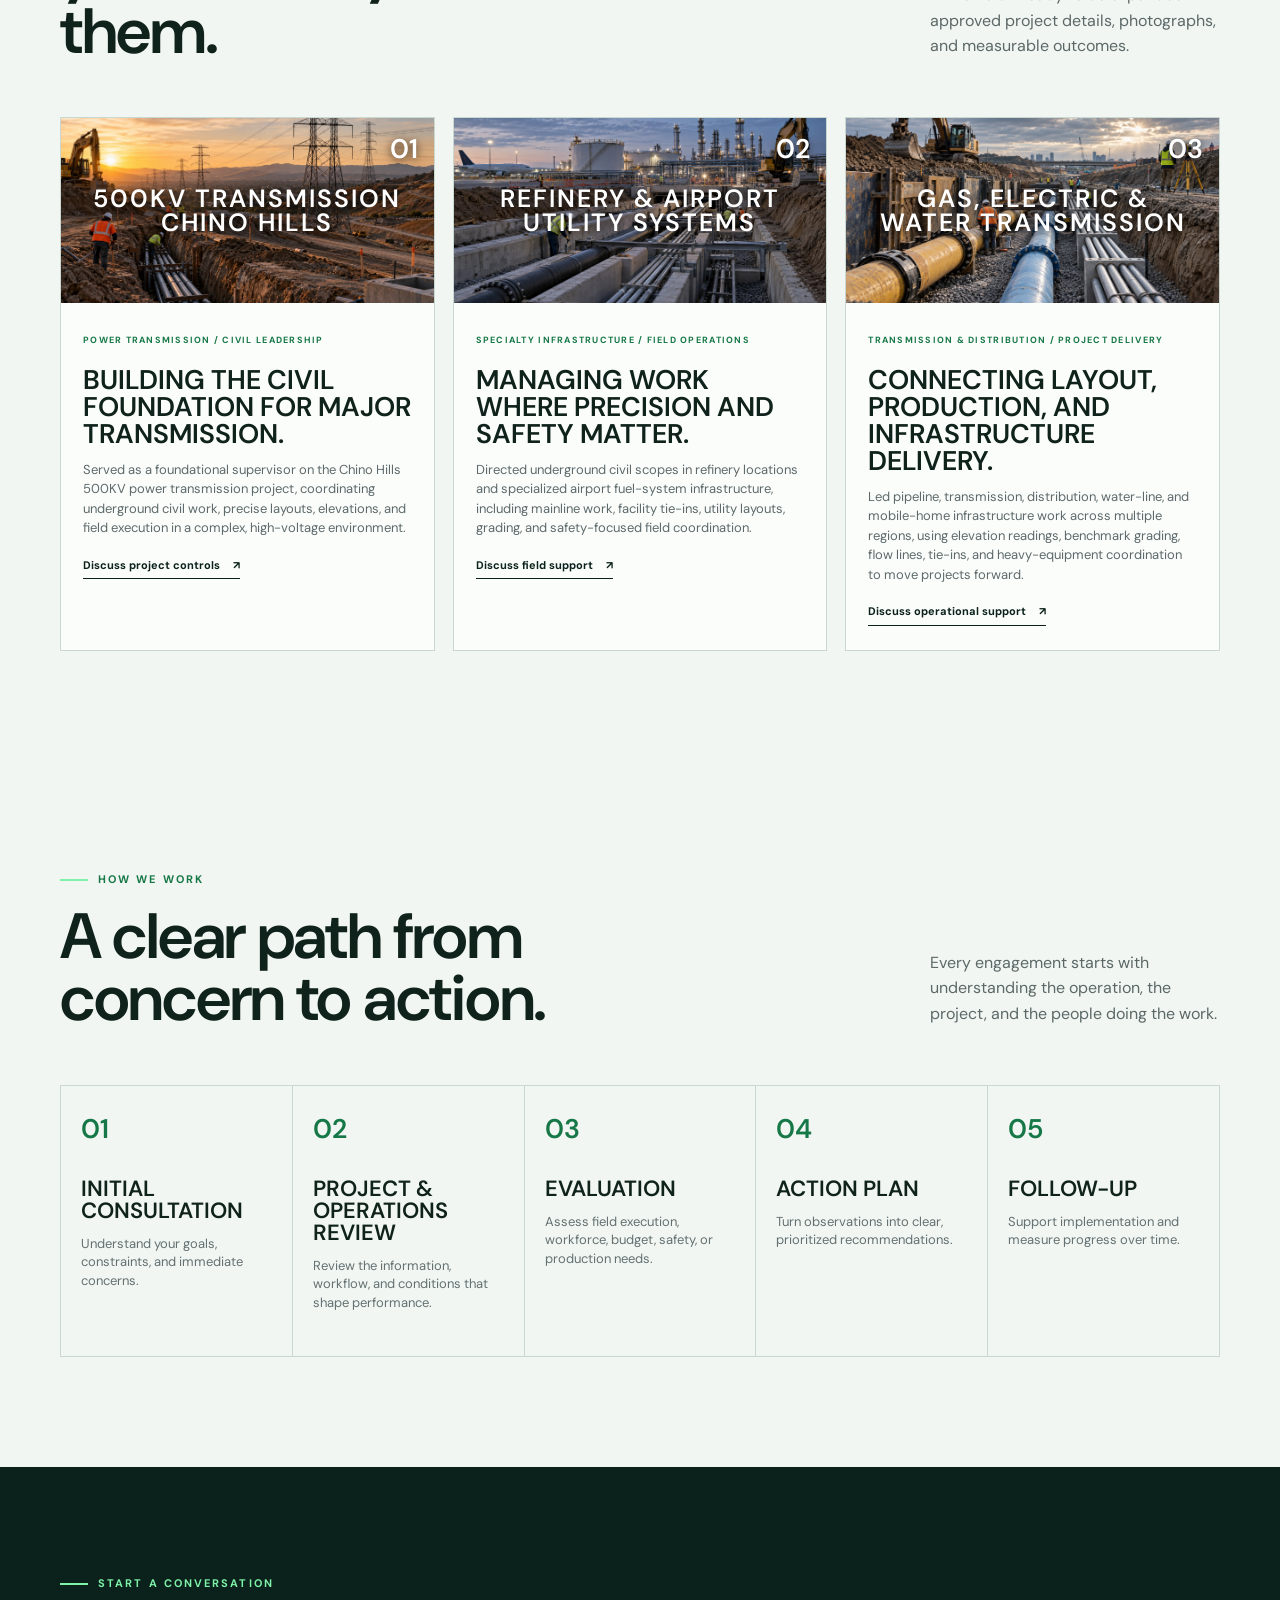
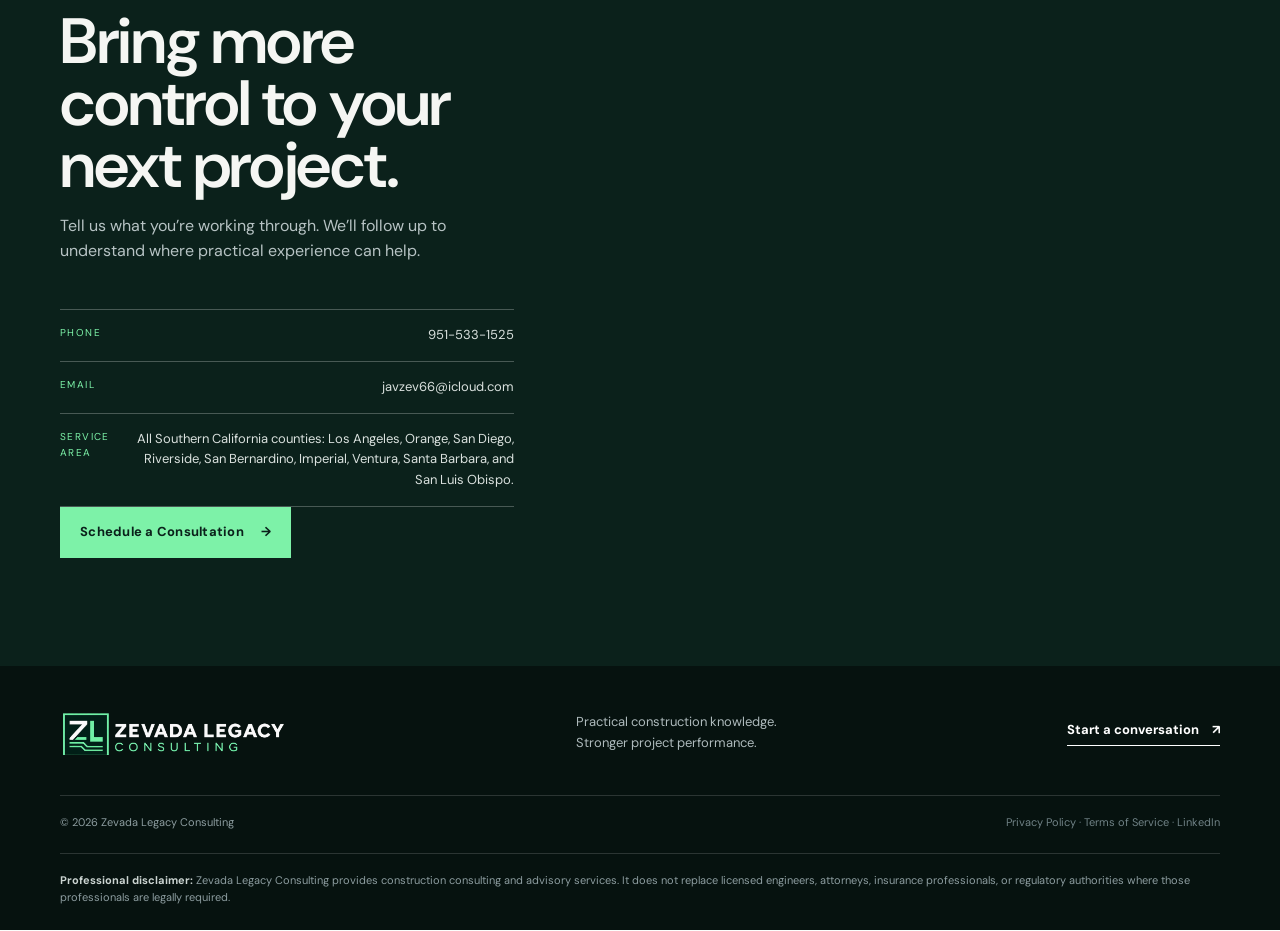
==== commit 7daa9bd5: "Add privacy policy and terms pages" ====
--- a/index.html
+++ b/index.html
@@ -26,7 +26,7 @@
   <link href="https://fonts.googleapis.com/css2?family=Barlow+Condensed:wght@500;600;700&family=DM+Sans:wght@400;500;600;700&display=swap" rel="stylesheet" />
   <link rel="icon" href="assets/brand-monogram.png" type="image/png" />
   <link rel="apple-touch-icon" href="assets/brand-monogram.png" />
-  <link rel="stylesheet" href="styles.css" />
+  <link rel="stylesheet" href="styles.css?v=20260922" />
   <script type="application/ld+json">
   {
     "@context": "https://schema.org",
@@ -131,7 +131,7 @@
     <section class="contact section-dark" id="contact"><div class="container contact-layout"><div><p class="eyebrow"><span></span> Start a conversation</p><h2>Bring more control to your next project.</h2><p>Tell us what you’re working through. We’ll follow up to understand where practical experience can help.</p><div class="contact-details"><div><small>PHONE</small><span>951-533-1525</span></div><div><small>EMAIL</small><span>javzev66@icloud.com</span></div><div><small>SERVICE AREA</small><span>All Southern California counties: Los Angeles, Orange, San Diego, Riverside, San Bernardino, Imperial, Ventura, Santa Barbara, and San Luis Obispo.</span></div></div><button class="button button-accent booking-trigger" type="button" data-booking-trigger aria-haspopup="dialog">Schedule a Consultation <span aria-hidden="true">→</span></button></div><div id="crm-form-J3r8"></div><script src="https://app.votel.ai/form-embed/v1.js"></script><script>CRMEmbed.createWidget("J3r8", { width: "100%", transparent: true });</script></div></section>
   </main>
 
-  <footer class="site-footer"><div class="container footer-top"><a class="brand" href="#top"><img class="brand-wordmark" src="assets/brand-wordmark.png" alt="Zevada Legacy Consulting" /></a><p>Practical construction knowledge.<br />Stronger project performance.</p><a class="text-link light" href="#contact">Start a conversation <span aria-hidden="true">↗</span></a></div><div class="container footer-bottom"><span>© 2026 Zevada Legacy Consulting</span><span>[Privacy policy] · [Terms of service] · [Social links]</span></div><div class="container disclaimer"><strong>Professional disclaimer:</strong> Zevada Legacy Consulting provides construction consulting and advisory services. It does not replace licensed engineers, attorneys, insurance professionals, or regulatory authorities where those professionals are legally required.</div></footer>
+  <footer class="site-footer"><div class="container footer-top"><a class="brand" href="#top"><img class="brand-wordmark" src="assets/brand-wordmark.png" alt="Zevada Legacy Consulting" /></a><p>Practical construction knowledge.<br />Stronger project performance.</p><a class="text-link light" href="#contact">Start a conversation <span aria-hidden="true">↗</span></a></div><div class="container footer-bottom"><span>© 2026 Zevada Legacy Consulting</span><span><a href="privacy-policy.html">Privacy Policy</a> · <a href="terms-of-service.html">Terms of Service</a> · <a href="https://www.linkedin.com/in/javier-a-zevada-a259bb336/" target="_blank" rel="noopener noreferrer">LinkedIn</a></span></div><div class="container disclaimer"><strong>Professional disclaimer:</strong> Zevada Legacy Consulting provides construction consulting and advisory services. It does not replace licensed engineers, attorneys, insurance professionals, or regulatory authorities where those professionals are legally required.</div></footer>
   <div id="booking-widget" class="booking-widget-host" aria-hidden="true"></div>
   <script src="config.js"></script>
   <script src="script.js"></script>
--- a/styles.css
+++ b/styles.css
@@ -1,4 +1,4 @@
-:root{--navy:#10232f;--navy-deep:#0b1921;--ink:#1d2a2f;--muted:#65747a;--line:#ccd0c9;--sand:#e9e7df;--paper:#f6f6f2;--orange:#e39a42;--orange-dark:#b86e23;--white:#fff;--display:'Barlow Condensed',Impact,sans-serif;--body:'DM Sans',Arial,sans-serif}*{box-sizing:border-box}html{scroll-behavior:smooth}body{margin:0;color:var(--ink);background:var(--paper);font-family:var(--body);font-size:16px;line-height:1.6}a{color:inherit;text-decoration:none}button,input,select,textarea{font:inherit}.container{width:min(1160px,calc(100% - 48px));margin:0 auto}.sr-only{position:absolute;width:1px;height:1px;padding:0;margin:-1px;overflow:hidden;clip:rect(0,0,0,0);white-space:nowrap;border:0}.skip-link{position:absolute;top:-50px;left:20px;padding:10px 15px;background:var(--orange);z-index:10}.skip-link:focus{top:10px}.site-header{background:var(--navy);color:#fff;position:sticky;top:0;z-index:5;border-bottom:1px solid rgba(255,255,255,.13)}.nav-wrap{min-height:82px;display:flex;align-items:center;justify-content:space-between}.brand{display:flex;align-items:center;gap:11px;line-height:1;color:#fff}.brand-mark{display:grid;place-items:center;width:40px;height:40px;border:1px solid var(--orange);color:var(--orange);font:600 18px var(--display);letter-spacing:.06em}.brand strong,.brand small{display:block}.brand strong{font-size:13px;letter-spacing:.14em}.brand small{margin-top:5px;font-size:9px;letter-spacing:.3em;color:#aebbc0}nav{display:flex;align-items:center;gap:30px;font-size:13px;font-weight:600}nav a{color:#dbe1e1}nav a:hover,nav a:focus{color:var(--orange)}.nav-cta{border:1px solid rgba(227,154,66,.7);padding:11px 14px;color:#fff;background:transparent;cursor:pointer;font:inherit}.menu-toggle{display:none;background:none;border:0;color:#fff}.section-dark{background:var(--navy);color:#f5f6f3}.hero{position:relative;overflow:hidden;padding-top:94px}.hero-grid{position:absolute;inset:0;opacity:.16;background-image:linear-gradient(rgba(191,211,210,.3) 1px,transparent 1px),linear-gradient(90deg,rgba(191,211,210,.3) 1px,transparent 1px);background-size:68px 68px;mask-image:linear-gradient(90deg,#000,transparent 80%)}.hero-layout{position:relative;display:grid;grid-template-columns:1fr .8fr;gap:70px;align-items:center;min-height:500px}.eyebrow{font-size:11px;letter-spacing:.19em;text-transform:uppercase;color:var(--orange);font-weight:700;display:flex;align-items:center;gap:10px;margin:0 0 18px}.eyebrow span{display:inline-block;width:28px;height:2px;background:var(--orange)}.eyebrow.dark{color:var(--orange-dark)}.hero h1,h2{font:600 clamp(46px,6vw,84px)/.97 var(--display);letter-spacing:-.02em;margin:0;max-width:650px}.hero h1 em{font-style:normal;color:var(--orange)}.hero-lede{font:500 25px/1.15 var(--display);max-width:450px;margin:28px 0 12px}.hero-body{color:#bdc8c9;max-width:500px;margin:0}.hero-actions{display:flex;align-items:center;gap:25px;margin-top:32px}.button{display:inline-flex;align-items:center;justify-content:center;gap:17px;border:0;cursor:pointer;padding:15px 20px;font-weight:700;font-size:13px;letter-spacing:.02em}.button-accent{background:var(--orange);color:var(--navy)}.button-accent:hover{background:#f0ad54}.booking-trigger:focus-visible{outline:3px solid #7DF2A8;outline-offset:4px}.booking-widget-host{position:absolute;width:1px;height:1px;overflow:hidden;clip:rect(0 0 0 0);clip-path:inset(50%);white-space:nowrap}.text-link{display:inline-flex;gap:13px;align-items:center;font-weight:700;font-size:13px;border-bottom:1px solid currentColor;padding-bottom:4px;color:var(--navy)}.text-link.light{color:#fff}.hero-visual{height:390px;position:relative;border-left:1px solid rgba(225,237,230,.45);border-bottom:1px solid rgba(225,237,230,.45);background:radial-gradient(circle at 50% 52%,rgba(227,154,66,.22),transparent 15%),linear-gradient(140deg,transparent 49%,rgba(206,219,213,.16) 50%,transparent 51%)}.visual-label{position:absolute;left:22px;top:20px;font:12px var(--display);letter-spacing:.2em;color:#b9c5c6}.utility-line{position:absolute;height:1px;background:var(--orange);transform-origin:left center;opacity:.9}.line-a{width:73%;left:10%;top:45%;transform:rotate(-18deg)}.line-b{width:65%;left:30%;top:26%;transform:rotate(63deg);background:#aac7c1}.line-c{width:52%;left:23%;top:68%;transform:rotate(-58deg);background:#aac7c1}.node{position:absolute;border:1px solid var(--orange);background:var(--navy);width:66px;height:66px;border-radius:50%;display:grid;place-items:center;font:600 21px var(--display);color:var(--orange)}.node span{font:9px var(--body);letter-spacing:.14em;color:#fff;position:absolute;top:69px}.node-one{left:13%;top:37%}.node-two{right:18%;top:17%}.node-three{right:28%;bottom:15%}.visual-caption{position:absolute;bottom:22px;left:22px;display:grid;gap:2px;font-size:11px;color:#aebbbd}.visual-caption strong{font-size:10px;letter-spacing:.15em;color:var(--orange)}.experience-strip{position:relative;border-top:1px solid rgba(255,255,255,.2);display:grid;grid-template-columns:repeat(3,1fr);margin-top:25px;padding:25px 0 29px}.experience-strip div{display:flex;align-items:center;gap:14px;padding-left:22px;border-left:1px solid rgba(255,255,255,.22)}.experience-strip div:first-child{padding-left:0;border:0}.experience-strip b{color:var(--orange);font:600 31px var(--display)}.experience-strip span{font-size:12px;line-height:1.35;color:#bdc8c9;max-width:150px}.section-light,.section-sand{padding:110px 0}.section-light{background:var(--paper)}.section-sand{background:var(--sand)}.split-layout{display:grid;grid-template-columns:1fr 1fr;gap:90px;align-items:start}.intro h2,.industries h2{font-size:clamp(43px,5vw,69px)}.intro-copy{padding-top:44px;max-width:500px}.intro-copy p,.industries p{font-size:18px;color:#4f5f63}.intro-copy p:first-child{font-size:23px;line-height:1.35;color:var(--ink);margin-top:0}.section-heading{display:flex;justify-content:space-between;gap:60px;align-items:end;margin-bottom:54px}.section-heading h2{font-size:clamp(44px,5vw,68px)}.section-heading>p{max-width:290px;margin:0 0 4px;color:#5c6868}.service-groups{border-top:1px solid var(--line)}.service-group{display:grid;grid-template-columns:70px 1fr;gap:26px;padding:34px 0;border-bottom:1px solid var(--line)}.group-number{color:var(--orange-dark);font:600 25px var(--display)}.service-group h3{font:600 32px var(--display);text-transform:uppercase;letter-spacing:.02em;margin:0 0 20px}.service-list{display:grid;grid-template-columns:repeat(2,1fr);gap:25px 45px}.service-list h4{font-size:15px;margin:0 0 7px}.service-list p{font-size:14px;line-height:1.55;color:#5d696b;margin:0}.javier{padding:105px 0}.javier .split-layout{align-items:center}.javier h2{font-size:clamp(48px,5vw,72px)}.javier p{color:#b8c5c6;max-width:510px}.javier .large-copy{font:500 24px/1.35 var(--display);color:#f1f3ee}.portrait-placeholder{height:410px;display:flex;flex-direction:column;align-items:center;justify-content:center;border:1px solid rgba(230,241,233,.3);background:repeating-linear-gradient(135deg,transparent,transparent 30px,rgba(230,241,233,.06) 31px,transparent 32px);color:#abbabc}.portrait-placeholder span{font:600 40px/.9 var(--display);letter-spacing:.1em;color:var(--orange);text-align:center}.portrait-placeholder small{font-size:11px;margin-top:26px}.placeholder-note{border-left:2px solid var(--orange);padding-left:15px;font-size:13px;font-style:italic}.support-grid{display:grid;grid-template-columns:repeat(2,1fr);border-top:1px solid var(--line);border-left:1px solid var(--line)}.support-grid span{min-height:76px;padding:21px;border-right:1px solid var(--line);border-bottom:1px solid var(--line);font-weight:600;font-size:14px}.support-grid .placeholder-chip{color:#718084;font-style:italic}.process-grid{list-style:none;padding:0;margin:0;display:grid;grid-template-columns:repeat(5,1fr);border-top:1px solid var(--line);border-left:1px solid var(--line)}.process-grid li{padding:25px 20px 30px;border-right:1px solid var(--line);border-bottom:1px solid var(--line)}.process-grid span{color:var(--orange-dark);font:600 27px var(--display)}.process-grid h3{font:600 22px/1 var(--display);text-transform:uppercase;margin:32px 0 10px}.process-grid p{font-size:13px;color:#647072;line-height:1.45}.contact{padding:108px 0}.contact-layout{display:grid;grid-template-columns:.75fr 1fr;gap:100px}.contact h2{font-size:clamp(48px,5vw,72px)}.contact>div p:not(.eyebrow){color:#b7c3c4;max-width:420px}.contact-details{border-top:1px solid rgba(255,255,255,.25);margin-top:45px}.contact-details div{padding:15px 0;border-bottom:1px solid rgba(255,255,255,.25);display:flex;justify-content:space-between;gap:15px}.contact-details small{font-size:10px;letter-spacing:.14em;color:var(--orange)}.contact-details span{font-size:13px;color:#dae1de;text-align:right}form{display:grid;gap:17px}label{display:grid;gap:6px;font-size:11px;letter-spacing:.08em;text-transform:uppercase;color:#aebbbc;font-weight:700}.form-row{display:grid;grid-template-columns:1fr 1fr;gap:14px}input,select,textarea{width:100%;border:1px solid rgba(203,221,215,.3);background:rgba(255,255,255,.06);color:#fff;padding:11px 12px;font-size:14px;outline:none;text-transform:none;letter-spacing:0;resize:vertical}select option{color:var(--ink)}input:focus,select:focus,textarea:focus{border-color:var(--orange);box-shadow:0 0 0 2px rgba(227,154,66,.15)}.consent{display:flex;grid-template-columns:none;align-items:flex-start;gap:8px;text-transform:none;letter-spacing:0;font-size:11px;line-height:1.35;font-weight:400}.consent input{width:auto;margin-top:2px}.form-note{font-size:11px!important;color:#8fa0a2!important;margin:0}.form-status{font-size:13px!important;color:var(--orange)!important;margin:0}.site-footer{background:var(--navy-deep);color:#fff;padding:45px 0 25px}.footer-top{display:flex;align-items:center;justify-content:space-between;gap:30px;padding-bottom:40px}.footer-top p{font-size:13px;color:#aebabc;margin:0}.footer-bottom,.disclaimer{border-top:1px solid rgba(255,255,255,.15);padding-top:18px;color:#8d9da0;font-size:11px;display:flex;justify-content:space-between;gap:20px}.disclaimer{display:block;line-height:1.5;margin-top:22px;padding-top:18px}.disclaimer strong{color:#cbd4d1}.footer-bottom span:last-child{color:#708286}
+:root{--navy:#10232f;--navy-deep:#0b1921;--ink:#1d2a2f;--muted:#65747a;--line:#ccd0c9;--sand:#e9e7df;--paper:#f6f6f2;--orange:#e39a42;--orange-dark:#b86e23;--white:#fff;--display:'Barlow Condensed',Impact,sans-serif;--body:'DM Sans',Arial,sans-serif}*{box-sizing:border-box}html{scroll-behavior:smooth}body{margin:0;color:var(--ink);background:var(--paper);font-family:var(--body);font-size:16px;line-height:1.6}a{color:inherit;text-decoration:none}button,input,select,textarea{font:inherit}.container{width:min(1160px,calc(100% - 48px));margin:0 auto}.sr-only{position:absolute;width:1px;height:1px;padding:0;margin:-1px;overflow:hidden;clip:rect(0,0,0,0);white-space:nowrap;border:0}.skip-link{position:absolute;top:-50px;left:20px;padding:10px 15px;background:var(--orange);z-index:10}.skip-link:focus{top:10px}.site-header{background:var(--navy);color:#fff;position:sticky;top:0;z-index:5;border-bottom:1px solid rgba(255,255,255,.13)}.nav-wrap{min-height:82px;display:flex;align-items:center;justify-content:space-between}.brand{display:flex;align-items:center;gap:11px;line-height:1;color:#fff}.brand-mark{display:grid;place-items:center;width:40px;height:40px;border:1px solid var(--orange);color:var(--orange);font:600 18px var(--display);letter-spacing:.06em}.brand strong,.brand small{display:block}.brand strong{font-size:13px;letter-spacing:.14em}.brand small{margin-top:5px;font-size:9px;letter-spacing:.3em;color:#aebbc0}nav{display:flex;align-items:center;gap:30px;font-size:13px;font-weight:600}nav a{color:#dbe1e1}nav a:hover,nav a:focus{color:var(--orange)}.nav-cta{border:1px solid rgba(227,154,66,.7);padding:11px 14px;color:#fff;background:transparent;cursor:pointer;font:inherit}nav .nav-cta:hover,nav .nav-cta:focus-visible{background:#7DF2A8!important;color:#06120F!important;border-color:#7DF2A8!important}.menu-toggle{display:none;background:none;border:0;color:#fff}.section-dark{background:var(--navy);color:#f5f6f3}.hero{position:relative;overflow:hidden;padding-top:94px}.hero-grid{position:absolute;inset:0;opacity:.16;background-image:linear-gradient(rgba(191,211,210,.3) 1px,transparent 1px),linear-gradient(90deg,rgba(191,211,210,.3) 1px,transparent 1px);background-size:68px 68px;mask-image:linear-gradient(90deg,#000,transparent 80%)}.hero-layout{position:relative;display:grid;grid-template-columns:1fr .8fr;gap:70px;align-items:center;min-height:500px}.eyebrow{font-size:11px;letter-spacing:.19em;text-transform:uppercase;color:var(--orange);font-weight:700;display:flex;align-items:center;gap:10px;margin:0 0 18px}.eyebrow span{display:inline-block;width:28px;height:2px;background:var(--orange)}.eyebrow.dark{color:var(--orange-dark)}.hero h1,h2{font:600 clamp(46px,6vw,84px)/.97 var(--display);letter-spacing:-.02em;margin:0;max-width:650px}.hero h1 em{font-style:normal;color:var(--orange)}.hero-lede{font:500 25px/1.15 var(--display);max-width:450px;margin:28px 0 12px}.hero-body{color:#bdc8c9;max-width:500px;margin:0}.hero-actions{display:flex;align-items:center;gap:25px;margin-top:32px}.button{display:inline-flex;align-items:center;justify-content:center;gap:17px;border:0;cursor:pointer;padding:15px 20px;font-weight:700;font-size:13px;letter-spacing:.02em}.button-accent{background:var(--orange);color:var(--navy)}.button-accent:hover{background:#f0ad54}.booking-trigger:focus-visible{outline:3px solid #7DF2A8;outline-offset:4px}.booking-widget-host{position:absolute;width:1px;height:1px;overflow:hidden;clip:rect(0 0 0 0);clip-path:inset(50%);white-space:nowrap}.text-link{display:inline-flex;gap:13px;align-items:center;font-weight:700;font-size:13px;border-bottom:1px solid currentColor;padding-bottom:4px;color:var(--navy)}.text-link.light{color:#fff}.hero-visual{height:390px;position:relative;border-left:1px solid rgba(225,237,230,.45);border-bottom:1px solid rgba(225,237,230,.45);background:radial-gradient(circle at 50% 52%,rgba(227,154,66,.22),transparent 15%),linear-gradient(140deg,transparent 49%,rgba(206,219,213,.16) 50%,transparent 51%)}.visual-label{position:absolute;left:22px;top:20px;font:12px var(--display);letter-spacing:.2em;color:#b9c5c6}.utility-line{position:absolute;height:1px;background:var(--orange);transform-origin:left center;opacity:.9}.line-a{width:73%;left:10%;top:45%;transform:rotate(-18deg)}.line-b{width:65%;left:30%;top:26%;transform:rotate(63deg);background:#aac7c1}.line-c{width:52%;left:23%;top:68%;transform:rotate(-58deg);background:#aac7c1}.node{position:absolute;border:1px solid var(--orange);background:var(--navy);width:66px;height:66px;border-radius:50%;display:grid;place-items:center;font:600 21px var(--display);color:var(--orange)}.node span{font:9px var(--body);letter-spacing:.14em;color:#fff;position:absolute;top:69px}.node-one{left:13%;top:37%}.node-two{right:18%;top:17%}.node-three{right:28%;bottom:15%}.visual-caption{position:absolute;bottom:22px;left:22px;display:grid;gap:2px;font-size:11px;color:#aebbbd}.visual-caption strong{font-size:10px;letter-spacing:.15em;color:var(--orange)}.experience-strip{position:relative;border-top:1px solid rgba(255,255,255,.2);display:grid;grid-template-columns:repeat(3,1fr);margin-top:25px;padding:25px 0 29px}.experience-strip div{display:flex;align-items:center;gap:14px;padding-left:22px;border-left:1px solid rgba(255,255,255,.22)}.experience-strip div:first-child{padding-left:0;border:0}.experience-strip b{color:var(--orange);font:600 31px var(--display)}.experience-strip span{font-size:12px;line-height:1.35;color:#bdc8c9;max-width:150px}.section-light,.section-sand{padding:110px 0}.section-light{background:var(--paper)}.section-sand{background:var(--sand)}.split-layout{display:grid;grid-template-columns:1fr 1fr;gap:90px;align-items:start}.intro h2,.industries h2{font-size:clamp(43px,5vw,69px)}.intro-copy{padding-top:44px;max-width:500px}.intro-copy p,.industries p{font-size:18px;color:#4f5f63}.intro-copy p:first-child{font-size:23px;line-height:1.35;color:var(--ink);margin-top:0}.section-heading{display:flex;justify-content:space-between;gap:60px;align-items:end;margin-bottom:54px}.section-heading h2{font-size:clamp(44px,5vw,68px)}.section-heading>p{max-width:290px;margin:0 0 4px;color:#5c6868}.service-groups{border-top:1px solid var(--line)}.service-group{display:grid;grid-template-columns:70px 1fr;gap:26px;padding:34px 0;border-bottom:1px solid var(--line)}.group-number{color:var(--orange-dark);font:600 25px var(--display)}.service-group h3{font:600 32px var(--display);text-transform:uppercase;letter-spacing:.02em;margin:0 0 20px}.service-list{display:grid;grid-template-columns:repeat(2,1fr);gap:25px 45px}.service-list h4{font-size:15px;margin:0 0 7px}.service-list p{font-size:14px;line-height:1.55;color:#5d696b;margin:0}.javier{padding:105px 0}.javier .split-layout{align-items:center}.javier h2{font-size:clamp(48px,5vw,72px)}.javier p{color:#b8c5c6;max-width:510px}.javier .large-copy{font:500 24px/1.35 var(--display);color:#f1f3ee}.portrait-placeholder{height:410px;display:flex;flex-direction:column;align-items:center;justify-content:center;border:1px solid rgba(230,241,233,.3);background:repeating-linear-gradient(135deg,transparent,transparent 30px,rgba(230,241,233,.06) 31px,transparent 32px);color:#abbabc}.portrait-placeholder span{font:600 40px/.9 var(--display);letter-spacing:.1em;color:var(--orange);text-align:center}.portrait-placeholder small{font-size:11px;margin-top:26px}.placeholder-note{border-left:2px solid var(--orange);padding-left:15px;font-size:13px;font-style:italic}.support-grid{display:grid;grid-template-columns:repeat(2,1fr);border-top:1px solid var(--line);border-left:1px solid var(--line)}.support-grid span{min-height:76px;padding:21px;border-right:1px solid var(--line);border-bottom:1px solid var(--line);font-weight:600;font-size:14px}.support-grid .placeholder-chip{color:#718084;font-style:italic}.process-grid{list-style:none;padding:0;margin:0;display:grid;grid-template-columns:repeat(5,1fr);border-top:1px solid var(--line);border-left:1px solid var(--line)}.process-grid li{padding:25px 20px 30px;border-right:1px solid var(--line);border-bottom:1px solid var(--line)}.process-grid span{color:var(--orange-dark);font:600 27px var(--display)}.process-grid h3{font:600 22px/1 var(--display);text-transform:uppercase;margin:32px 0 10px}.process-grid p{font-size:13px;color:#647072;line-height:1.45}.contact{padding:108px 0}.contact-layout{display:grid;grid-template-columns:.75fr 1fr;gap:100px}.contact h2{font-size:clamp(48px,5vw,72px)}.contact>div p:not(.eyebrow){color:#b7c3c4;max-width:420px}.contact-details{border-top:1px solid rgba(255,255,255,.25);margin-top:45px}.contact-details div{padding:15px 0;border-bottom:1px solid rgba(255,255,255,.25);display:flex;justify-content:space-between;gap:15px}.contact-details small{font-size:10px;letter-spacing:.14em;color:var(--orange)}.contact-details span{font-size:13px;color:#dae1de;text-align:right}form{display:grid;gap:17px}label{display:grid;gap:6px;font-size:11px;letter-spacing:.08em;text-transform:uppercase;color:#aebbbc;font-weight:700}.form-row{display:grid;grid-template-columns:1fr 1fr;gap:14px}input,select,textarea{width:100%;border:1px solid rgba(203,221,215,.3);background:rgba(255,255,255,.06);color:#fff;padding:11px 12px;font-size:14px;outline:none;text-transform:none;letter-spacing:0;resize:vertical}select option{color:var(--ink)}input:focus,select:focus,textarea:focus{border-color:var(--orange);box-shadow:0 0 0 2px rgba(227,154,66,.15)}.consent{display:flex;grid-template-columns:none;align-items:flex-start;gap:8px;text-transform:none;letter-spacing:0;font-size:11px;line-height:1.35;font-weight:400}.consent input{width:auto;margin-top:2px}.form-note{font-size:11px!important;color:#8fa0a2!important;margin:0}.form-status{font-size:13px!important;color:var(--orange)!important;margin:0}.site-footer{background:var(--navy-deep);color:#fff;padding:45px 0 25px}.footer-top{display:flex;align-items:center;justify-content:space-between;gap:30px;padding-bottom:40px}.footer-top p{font-size:13px;color:#aebabc;margin:0}.footer-bottom,.disclaimer{border-top:1px solid rgba(255,255,255,.15);padding-top:18px;color:#8d9da0;font-size:11px;display:flex;justify-content:space-between;gap:20px}.disclaimer{display:block;line-height:1.5;margin-top:22px;padding-top:18px}.disclaimer strong{color:#cbd4d1}.footer-bottom span:last-child{color:#708286}
 @media(max-width:850px){.container{width:min(100% - 34px,650px)}.menu-toggle{display:grid;gap:4px;padding:8px}.menu-toggle span{width:23px;height:2px;background:#fff}nav{display:none;position:absolute;top:82px;left:0;right:0;padding:18px 25px 25px;background:var(--navy);flex-direction:column;align-items:stretch;gap:0;border-top:1px solid rgba(255,255,255,.15)}nav.is-open{display:flex}nav a{padding:12px 0}.nav-cta{text-align:center;margin-top:10px}.hero{padding-top:65px}.hero-layout,.split-layout,.contact-layout{grid-template-columns:1fr;gap:45px}.hero-layout{min-height:auto}.hero h1{font-size:64px}.hero-visual{height:300px}.experience-strip{grid-template-columns:1fr;gap:15px}.experience-strip div,.experience-strip div:first-child{padding:11px 0;border-left:0;border-top:1px solid rgba(255,255,255,.22)}.experience-strip div:first-child{border-top:0}.section-light,.section-sand,.javier,.contact{padding:75px 0}.intro-copy{padding-top:0}.section-heading{display:block;margin-bottom:40px}.section-heading>p{margin-top:25px}.service-list{grid-template-columns:1fr;gap:20px}.process-grid{grid-template-columns:1fr}.process-grid h3{margin-top:18px}.footer-top{align-items:start;flex-direction:column}.footer-bottom{flex-direction:column;gap:4px}.contact-layout{gap:55px}.booking-trigger{max-width:100%}}
 @media(max-width:520px){.hero h1{font-size:52px}.hero-lede{font-size:22px}.hero-actions{align-items:flex-start;flex-direction:column;gap:18px}.hero-visual{height:270px}.service-group{grid-template-columns:45px 1fr;gap:8px}.service-group h3{font-size:27px}.support-grid{grid-template-columns:1fr}.form-row{grid-template-columns:1fr}.contact-details div{display:grid;gap:4px}.contact-details span{text-align:left}.brand strong{font-size:11px}}
 
